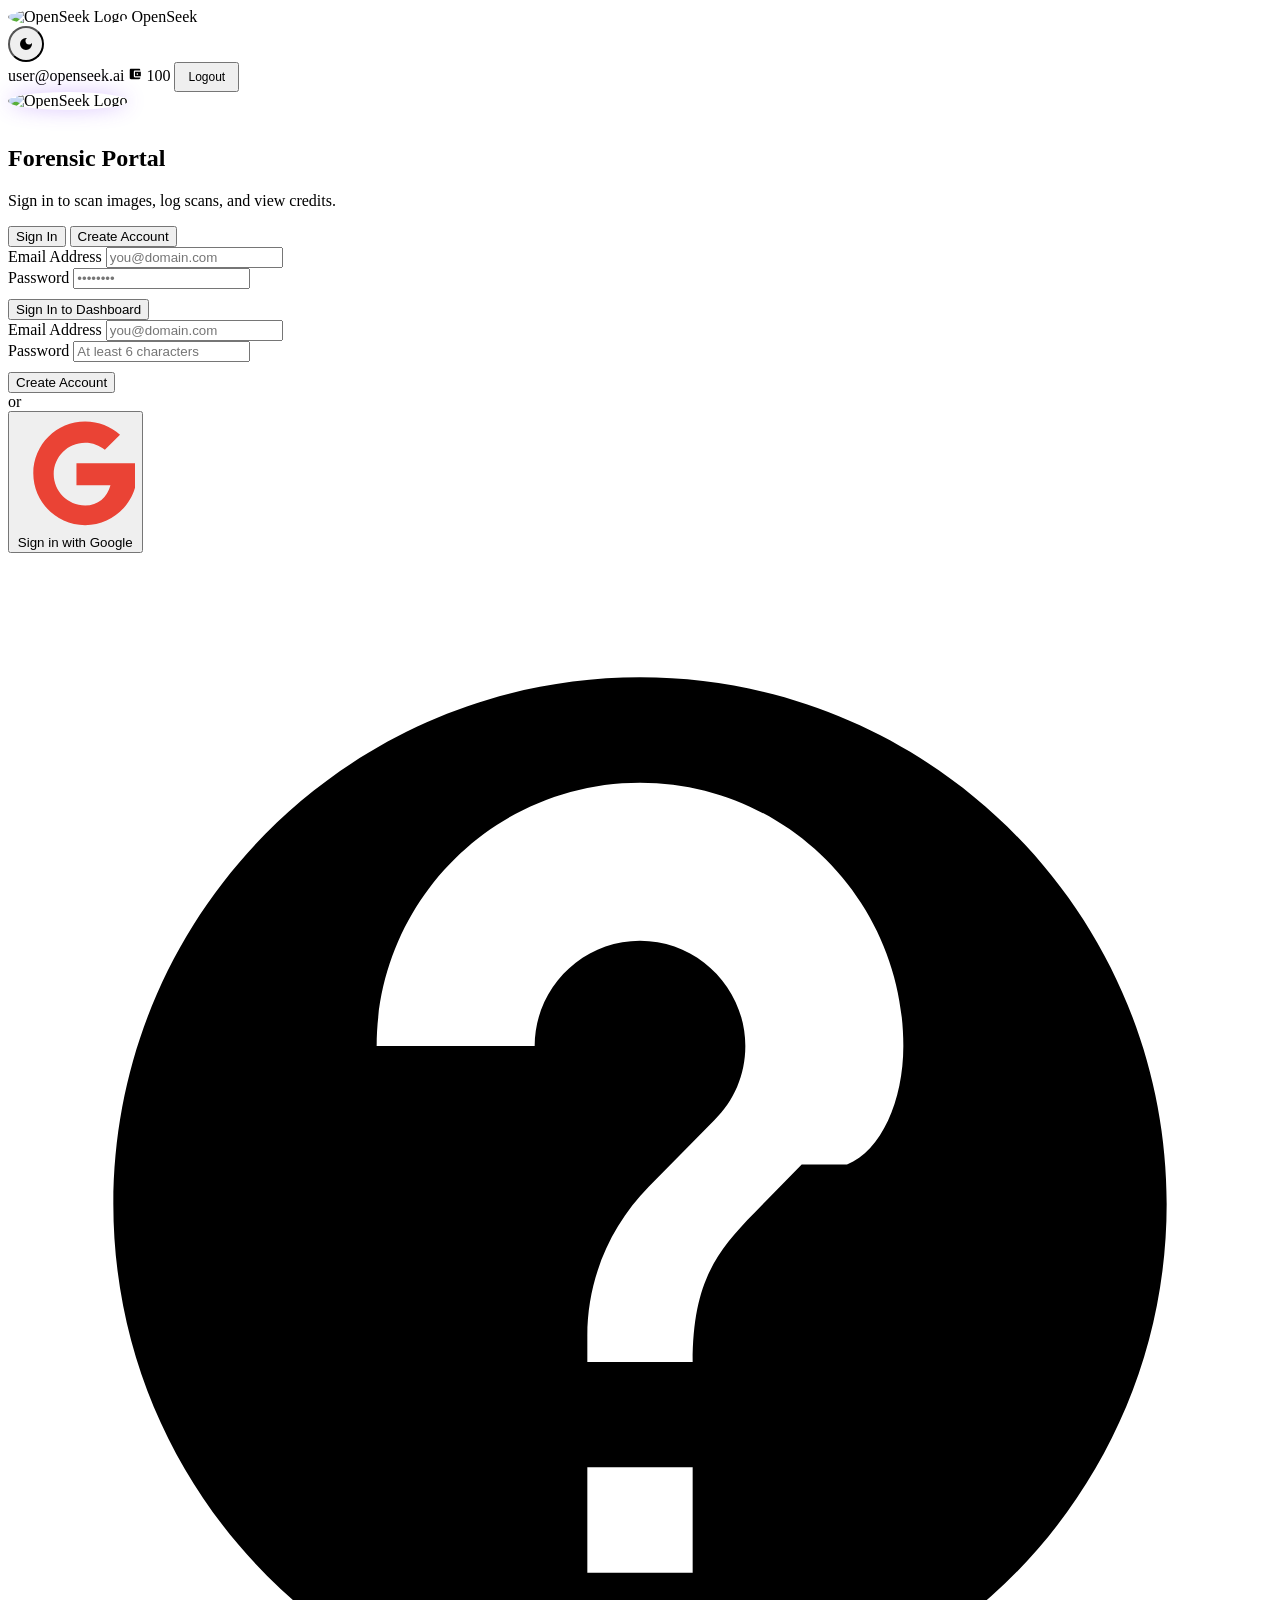
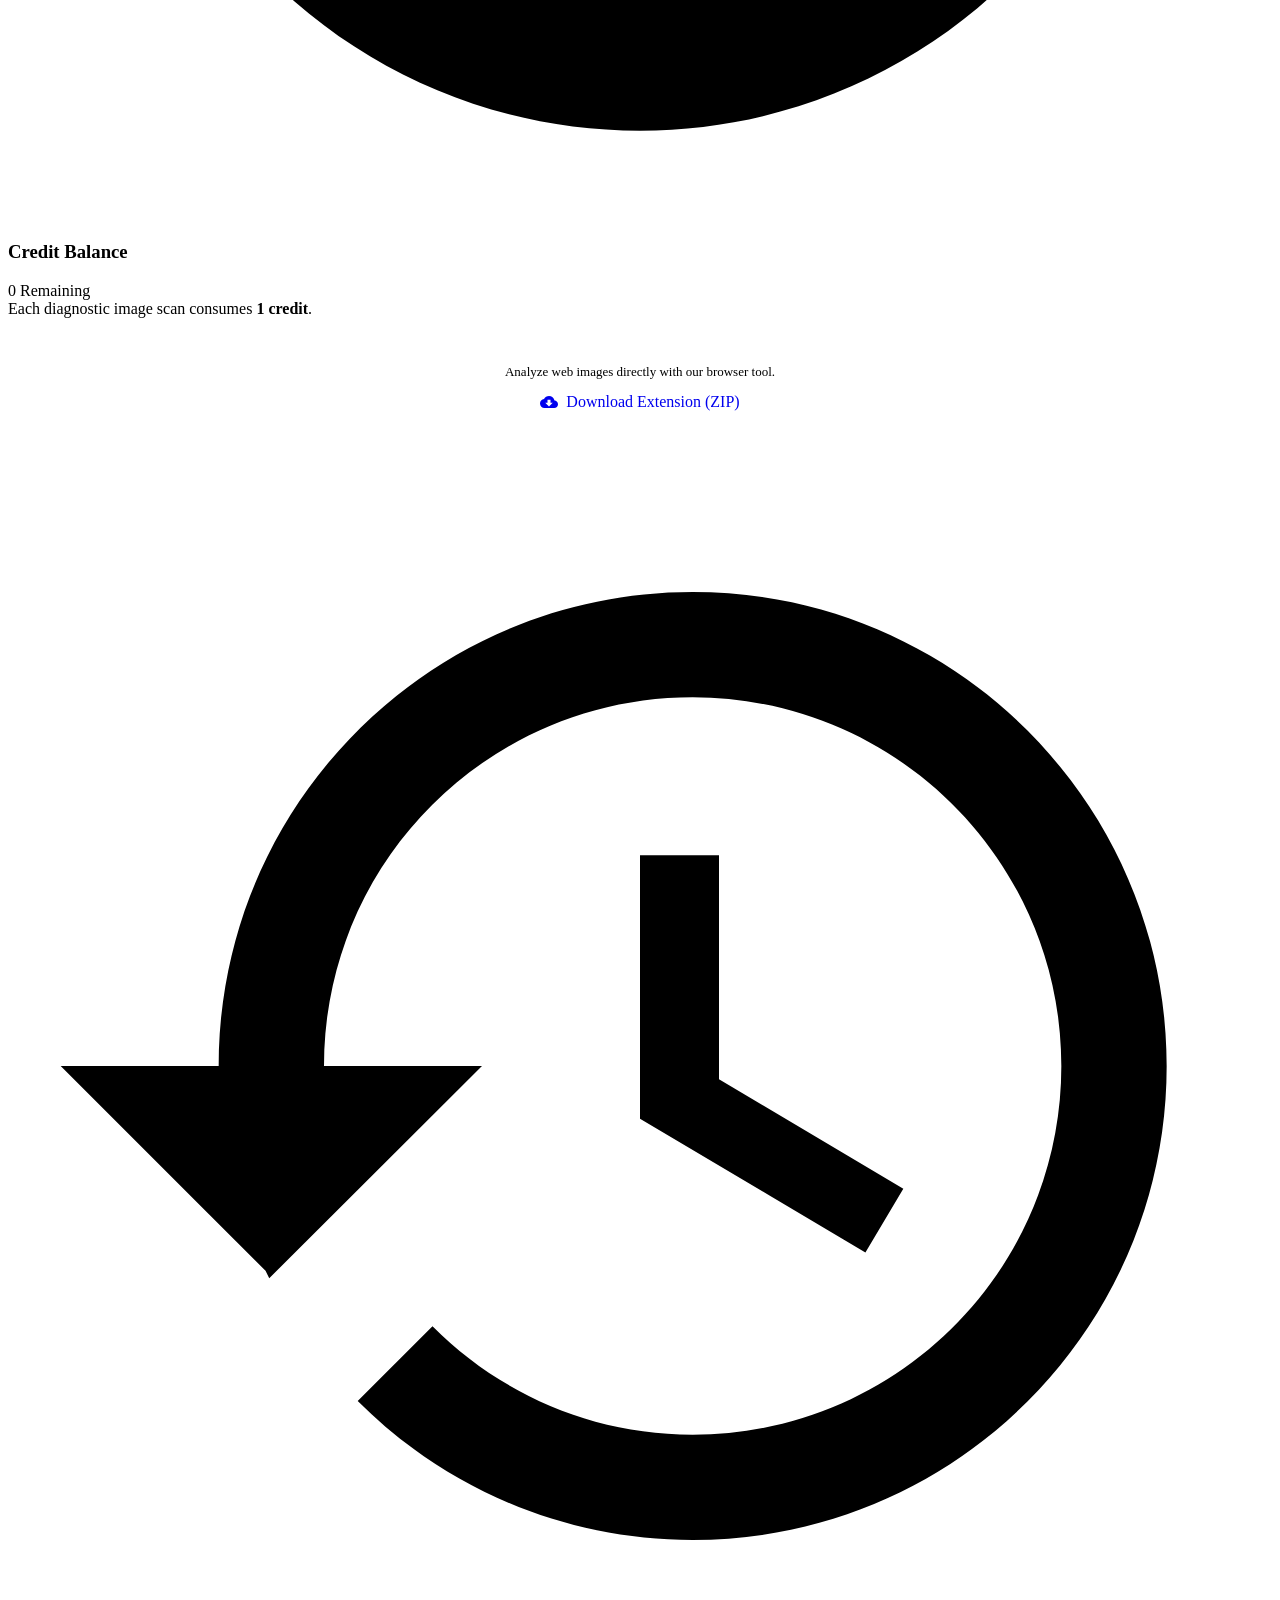
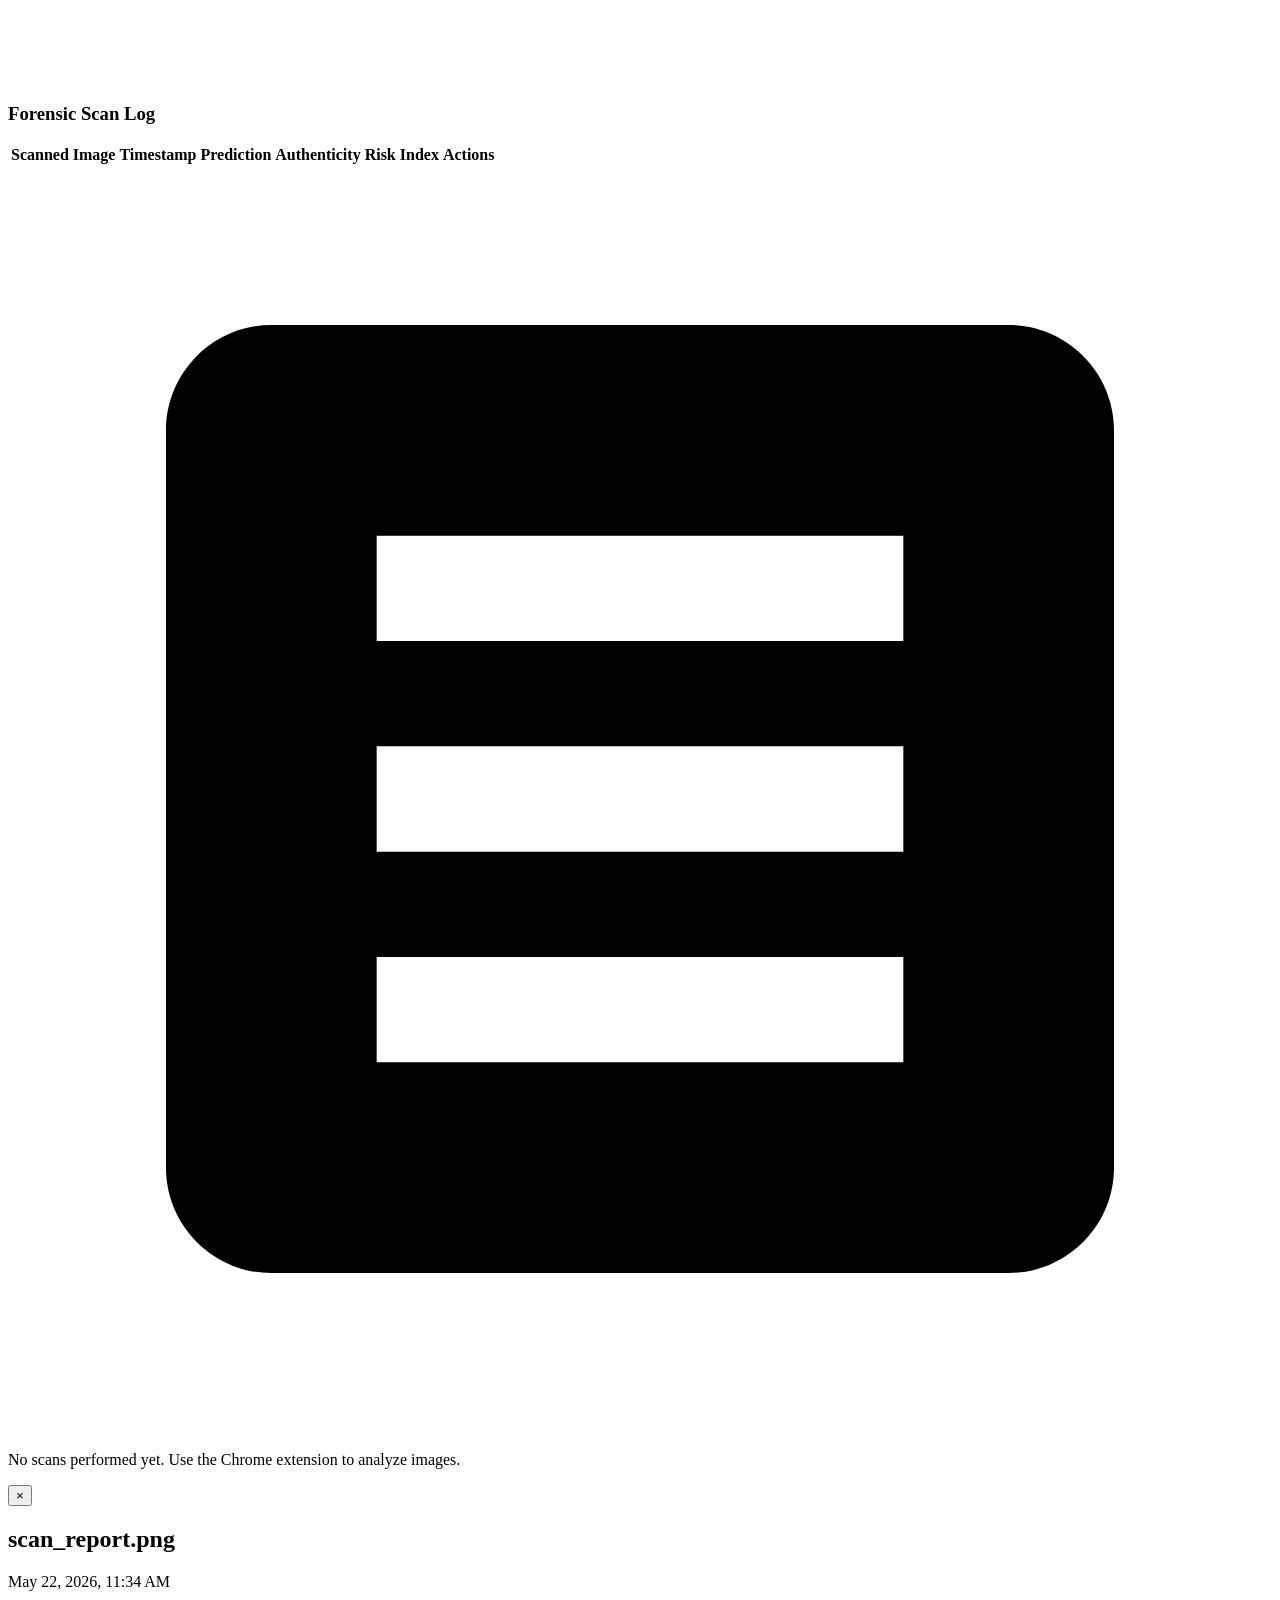
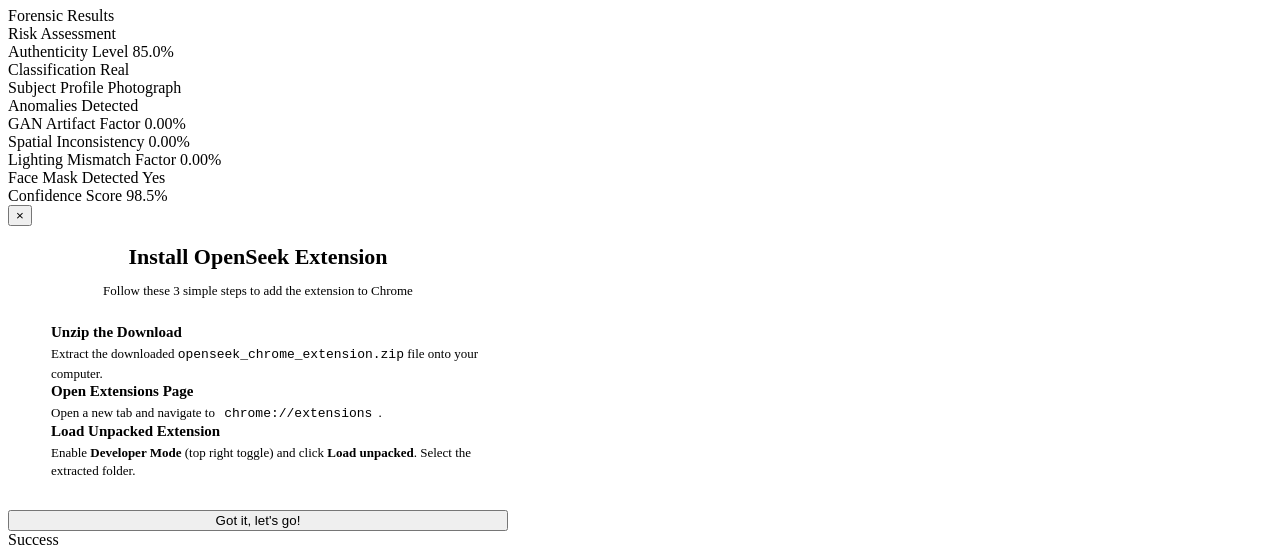
==== backend/static/index.html @ 3a4f6b3b "UI: Add interactive installation guide wizard modal for Chrome Extension download" ====
<!DOCTYPE html>
<html lang="en">
<head>
    <meta charset="UTF-8">
    <meta name="viewport" content="width=device-width, initial-scale=1.0">
    <title>OpenSeek — Deepfake Forensic Dashboard</title>
    <link rel="icon" type="image/png" href="/static/logo.png">
    <link rel="stylesheet" href="/static/style.css?v=6">
</head>
<body>

    <!-- Header Navigation -->
    <header>
        <div class="logo">
            <img src="/static/logo.png" alt="OpenSeek Logo" style="width: 32px; height: 32px; border-radius: 50%; object-fit: cover;">
            <span>OpenSeek</span>
        </div>
        <div class="nav-actions">
            <!-- Theme Toggle Button -->
            <button class="btn btn-secondary theme-toggle-btn" id="theme-toggle" onclick="app.toggleTheme()" style="padding: 8px; border-radius: 50%; width: 36px; height: 36px; display: flex; align-items: center; justify-content: center;" title="Toggle Light/Dark Theme">
                <svg id="theme-toggle-icon" viewBox="0 0 24 24" style="width: 20px; height: 20px; fill: currentColor;">
                    <path d="M12 3a9 9 0 1 0 9 9c0-.46-.04-.92-.1-1.36a5.389 5.389 0 0 1-4.4 2.26 5.403 5.403 0 0 1-3.14-9.8c-.44-.06-.9-.1-1.36-.1z"/>
                </svg>
            </button>
            <div id="header-user-info" class="user-badge hidden">
                <span class="user-email" id="header-email">user@openseek.ai</span>
                <span class="credits-pill">
                    <svg style="width: 14px; height: 14px; fill: currentColor;" viewBox="0 0 24 24">
                        <path d="M21 18v1c0 1.1-.9 2-2 2H5c-1.11 0-2-.9-2-2V5c0-1.1.89-2 2-2h14c1.1 0 2 .9 2 2v1h-9c-1.11 0-2 .9-2 2v8c0 1.1.89 2 2 2h9zm-9-2h10V8H12v8zm4-2.5c-.83 0-1.5-.67-1.5-1.5s.67-1.5 1.5-1.5 1.5.67 1.5 1.5-.67 1.5-1.5 1.5z"/>
                    </svg>
                    <span id="header-credits">100</span>
                </span>
                <button class="btn btn-danger" style="padding: 6px 12px; font-size: 12px;" onclick="app.logout()">Logout</button>
            </div>
        </div>
    </header>

    <!-- Main Content Area -->
    <main class="dashboard-main">

        <!-- 1. Authentication View -->
        <section id="auth-section" class="auth-container glass-panel">
            <div class="auth-intro">
                <img src="/static/logo.png" alt="OpenSeek Logo" style="width: 64px; height: 64px; border-radius: 50%; margin-bottom: 15px; box-shadow: 0 0 20px rgba(138, 70, 255, 0.3); object-fit: cover;">
                <h2>Forensic Portal</h2>
                <p>Sign in to scan images, log scans, and view credits.</p>
            </div>
            
            <div class="auth-tabs">
                <button class="auth-tab active" onclick="app.switchAuthTab('login')">Sign In</button>
                <button class="auth-tab" onclick="app.switchAuthTab('register')">Create Account</button>
            </div>

            <!-- Login Form -->
            <form id="login-form" class="auth-form active" onsubmit="app.handleLogin(event)">
                <div class="input-group">
                    <label for="login-email">Email Address</label>
                    <input type="email" id="login-email" required placeholder="you@domain.com">
                </div>
                <div class="input-group">
                    <label for="login-password">Password</label>
                    <input type="password" id="login-password" required placeholder="••••••••">
                </div>
                <button type="submit" class="btn btn-primary" style="margin-top: 10px;">Sign In to Dashboard</button>
            </form>

            <!-- Register Form -->
            <form id="register-form" class="auth-form" onsubmit="app.handleRegister(event)">
                <div class="input-group">
                    <label for="reg-email">Email Address</label>
                    <input type="email" id="reg-email" required placeholder="you@domain.com">
                </div>
                <div class="input-group">
                    <label for="reg-password">Password</label>
                    <input type="password" id="reg-password" required minlength="6" placeholder="At least 6 characters">
                </div>
                <button type="submit" class="btn btn-primary" style="margin-top: 10px;">Create Account</button>
            </form>

            <!-- Divider -->
            <div class="auth-divider">
                <span>or</span>
            </div>

            <!-- Google Login Button -->
            <button class="btn btn-google" id="google-signin-btn" onclick="app.handleGoogleLogin()">
                <svg viewBox="0 0 24 24">
                    <path fill="#EA4335" d="M12.24 10.285V14.4h6.887c-.648 2.41-2.519 4.114-5.136 4.114-3.51 0-6.358-2.848-6.358-6.358S10.48 5.798 13.99 5.798c1.53 0 2.91.54 4 1.45l3.07-3.07C19.18 2.5 16.78 1.5 14 1.5 8.2 1.5 3.5 6.2 3.5 12s4.7 10.5 10.5 10.5c5.8 0 10.5-4.7 10.5-10.5 0-.7-.07-1.37-.2-2.015H12.24z"/>
                </svg>
                Sign in with Google
            </button>
        </section>

        <!-- 2. Dashboard Panel View -->
        <section id="dashboard-section" class="dashboard-grid hidden">
            
            <!-- Left Side: User Profile & Credits -->
            <div class="profile-card glass-panel">
                <h3 class="card-title">
                    <svg viewBox="0 0 24 24">
                        <path d="M12 2C6.48 2 2 6.48 2 12s4.48 10 10 10 10-4.48 10-10S17.52 2 12 2zm1 17h-2v-2h2v2zm2.07-7.75l-.9.92C13.45 12.9 13 13.5 13 15h-2v-.5c0-1.1.45-2.1 1.17-2.83l1.24-1.26c.37-.36.59-.86.59-1.41 0-1.1-.9-2-2-2s-2 .9-2 2H7c0-2.76 2.24-5 5-5s5 2.24 5 5c0 1.04-.42 1.99-1.07 2.25z"/>
                    </svg>
                    Credit Balance
                </h3>

                <div class="credits-circle-container">
                    <div id="credits-radial-progress" class="credits-progress">
                        <span id="dashboard-credits" class="credits-value">0</span>
                        <span class="credits-max">Remaining</span>
                    </div>
                </div>

                <div class="credits-info">
                    Each diagnostic image scan consumes <strong>1 credit</strong>.
                </div>

                <!-- Chrome Extension Download Section -->
                <div class="extension-download-card" style="margin-top: 25px; padding-top: 20px; border-top: 1px solid var(--border-color); text-align: center;">
                    <div style="font-size: 13px; color: var(--text-muted); margin-bottom: 12px; line-height: 1.4;">
                        Analyze web images directly with our browser tool.
                    </div>
                    <a id="download-extension-btn" href="/download-extension" class="btn btn-primary" style="display: inline-flex; align-items: center; justify-content: center; gap: 8px; width: 100%; text-decoration: none;">
                        <svg viewBox="0 0 24 24" style="width: 18px; height: 18px; fill: currentColor;">
                            <path d="M19.35 10.04C18.67 6.59 15.64 4 12 4 9.11 4 6.6 5.64 5.35 8.04 2.34 8.36 0 10.91 0 14c0 3.31 2.69 6 6 6h13c2.76 0 5-2.24 5-5 0-2.64-2.05-4.78-4.65-4.96zM17 13l-5 5-5-5h3V9h4v4h3z"/>
                        </svg>
                        Download Extension (ZIP)
                    </a>
                </div>
            </div>

            <!-- Right Side: Diagnostic Scans History Table (Universal Width) -->
            <div id="history-section" class="glass-panel history-section hidden" style="margin-top: 0;">
                <div class="history-header">
                    <h3 class="card-title">
                        <svg viewBox="0 0 24 24">
                            <path d="M13 3c-4.97 0-9 4.03-9 9H1l3.89 3.89.07.14L9 12H6c0-3.87 3.13-7 7-7s7 3.13 7 7-3.13 7-7 7c-1.93 0-3.68-.79-4.94-2.06l-1.42 1.42C8.27 19.99 10.51 21 13 21c4.97 0 9-4.03 9-9s-4.03-9-9-9zm-1 5v5l4.28 2.54.72-1.21-3.5-2.08V8H12z"/>
                        </svg>
                        Forensic Scan Log
                    </h3>
                </div>
                
                <div class="table-wrapper">
                    <table class="history-table">
                        <thead>
                            <tr>
                                <th>Scanned Image</th>
                                <th>Timestamp</th>
                                <th>Prediction</th>
                                <th>Authenticity</th>
                                <th>Risk Index</th>
                                <th>Actions</th>
                            </tr>
                        </thead>
                        <tbody id="history-table-body">
                            <!-- History injected here -->
                        </tbody>
                    </table>
                </div>

                <!-- Empty State -->
                <div id="history-empty" class="empty-state">
                    <svg viewBox="0 0 24 24">
                        <path d="M19 3H5c-1.1 0-2 .9-2 2v14c0 1.1.9 2 2 2h14c1.1 0 2-.9 2-2V5c0-1.1-.9-2-2-2zm-2 10H7v-2h10v2zm0-4H7V7h10v2zm0 8H7v-2h10v2z"/>
                    </svg>
                    <p>No scans performed yet. Use the Chrome extension to analyze images.</p>
                </div>
            </div>
        </section>

    </main>

    <!-- Modal Popup for detailed inspection -->
    <div class="modal-overlay" id="detail-modal" onclick="app.closeModal(event)">
        <div class="modal-box glass-panel" onclick="event.stopPropagation()">
            <button class="modal-close" onclick="app.closeModal(event)">&times;</button>
            <div class="modal-header">
                <h2 id="modal-filename">scan_report.png</h2>
                <p id="modal-timestamp">May 22, 2026, 11:34 AM</p>
            </div>
            
            <div class="modal-content-grid">
                
                <div class="modal-section-title">Forensic Results</div>
                <div class="result-row">
                    <span class="result-row-label">Risk Assessment</span>
                    <span id="modal-risk-badge"></span>
                </div>
                <div class="result-row">
                    <span class="result-row-label">Authenticity Level</span>
                    <span class="result-row-value" id="modal-authenticity">85.0%</span>
                </div>
                <div class="result-row">
                    <span class="result-row-label">Classification</span>
                    <span class="result-row-value" id="modal-class">Real</span>
                </div>
                <div class="result-row">
                    <span class="result-row-label">Subject Profile</span>
                    <span class="result-row-value" id="modal-content-type">Photograph</span>
                </div>
                
                <div class="modal-section-title">Anomalies Detected</div>
                <div class="result-row">
                    <span class="result-row-label">GAN Artifact Factor</span>
                    <span class="result-row-value" id="modal-gan-factor">0.00%</span>
                </div>
                <div class="result-row">
                    <span class="result-row-label">Spatial Inconsistency</span>
                    <span class="result-row-value" id="modal-spatial-factor">0.00%</span>
                </div>
                <div class="result-row">
                    <span class="result-row-label">Lighting Mismatch Factor</span>
                    <span class="result-row-value" id="modal-lighting-factor">0.00%</span>
                </div>
                <div class="result-row">
                    <span class="result-row-label">Face Mask Detected</span>
                    <span class="result-row-value" id="modal-face-detected">Yes</span>
                </div>
                <div class="result-row">
                    <span class="result-row-label">Confidence Score</span>
                    <span class="result-row-value" id="modal-confidence">98.5%</span>
                </div>
            </div>
        </div>
    <div class="modal-overlay" id="extension-modal" onclick="app.closeExtensionModal(event)">
        <div class="modal-box glass-panel" onclick="event.stopPropagation()" style="max-width: 500px;">
            <button class="modal-close" onclick="app.closeExtensionModal(event)">&times;</button>
            <div class="modal-header" style="text-align: center; margin-bottom: 25px;">
                <h2 style="font-size: 22px; font-weight: 700; margin-bottom: 5px;">Install OpenSeek Extension</h2>
                <p style="font-size: 13px; color: var(--text-muted);">Follow these 3 simple steps to add the extension to Chrome</p>
            </div>
            
            <div class="modal-content-grid" style="gap: 20px;">
                <div style="display: flex; gap: 15px; align-items: flex-start;">
                    <div style="background: var(--accent-primary); color: white; border-radius: 50%; width: 28px; height: 28px; display: flex; align-items: center; justify-content: center; font-weight: 700; flex-shrink: 0; font-size: 14px;">1</div>
                    <div>
                        <strong style="display: block; margin-bottom: 4px; font-size: 15px; font-weight: 600;">Unzip the Download</strong>
                        <span style="font-size: 13px; color: var(--text-muted); line-height: 1.4; display: block;">Extract the downloaded <code>openseek_chrome_extension.zip</code> file onto your computer.</span>
                    </div>
                </div>

                <div style="display: flex; gap: 15px; align-items: flex-start;">
                    <div style="background: var(--accent-primary); color: white; border-radius: 50%; width: 28px; height: 28px; display: flex; align-items: center; justify-content: center; font-weight: 700; flex-shrink: 0; font-size: 14px;">2</div>
                    <div>
                        <strong style="display: block; margin-bottom: 4px; font-size: 15px; font-weight: 600;">Open Extensions Page</strong>
                        <span style="font-size: 13px; color: var(--text-muted); line-height: 1.4; display: block;">Open a new tab and navigate to <code style="user-select: all; cursor: pointer; color: var(--accent-secondary); background: rgba(255,255,255,0.05); padding: 2px 6px; border-radius: 4px;" onclick="navigator.clipboard.writeText('chrome://extensions'); app.showToast('Copied chrome://extensions to clipboard!');">chrome://extensions</code>.</span>
                    </div>
                </div>

                <div style="display: flex; gap: 15px; align-items: flex-start;">
                    <div style="background: var(--accent-primary); color: white; border-radius: 50%; width: 28px; height: 28px; display: flex; align-items: center; justify-content: center; font-weight: 700; flex-shrink: 0; font-size: 14px;">3</div>
                    <div>
                        <strong style="display: block; margin-bottom: 4px; font-size: 15px; font-weight: 600;">Load Unpacked Extension</strong>
                        <span style="font-size: 13px; color: var(--text-muted); line-height: 1.4; display: block;">Enable <strong>Developer Mode</strong> (top right toggle) and click <strong>Load unpacked</strong>. Select the extracted folder.</span>
                    </div>
                </div>
            </div>

            <div style="margin-top: 30px; display: flex; justify-content: center; width: 100%;">
                <button class="btn btn-primary" onclick="app.closeExtensionModal(event)" style="width: 100%;">Got it, let's go!</button>
            </div>
        </div>
    </div>


    <!-- Notification Toast -->
    <div class="toast" id="toast-banner">
        <span id="toast-msg">Success</span>
    </div>

    <!-- Firebase App and Auth SDKs (Compat version) -->
    <script src="https://www.gstatic.com/firebasejs/10.8.0/firebase-app-compat.js"></script>
    <script src="https://www.gstatic.com/firebasejs/10.8.0/firebase-auth-compat.js"></script>

    <script src="/static/app.js?v=6"></script>
</body>
</html>
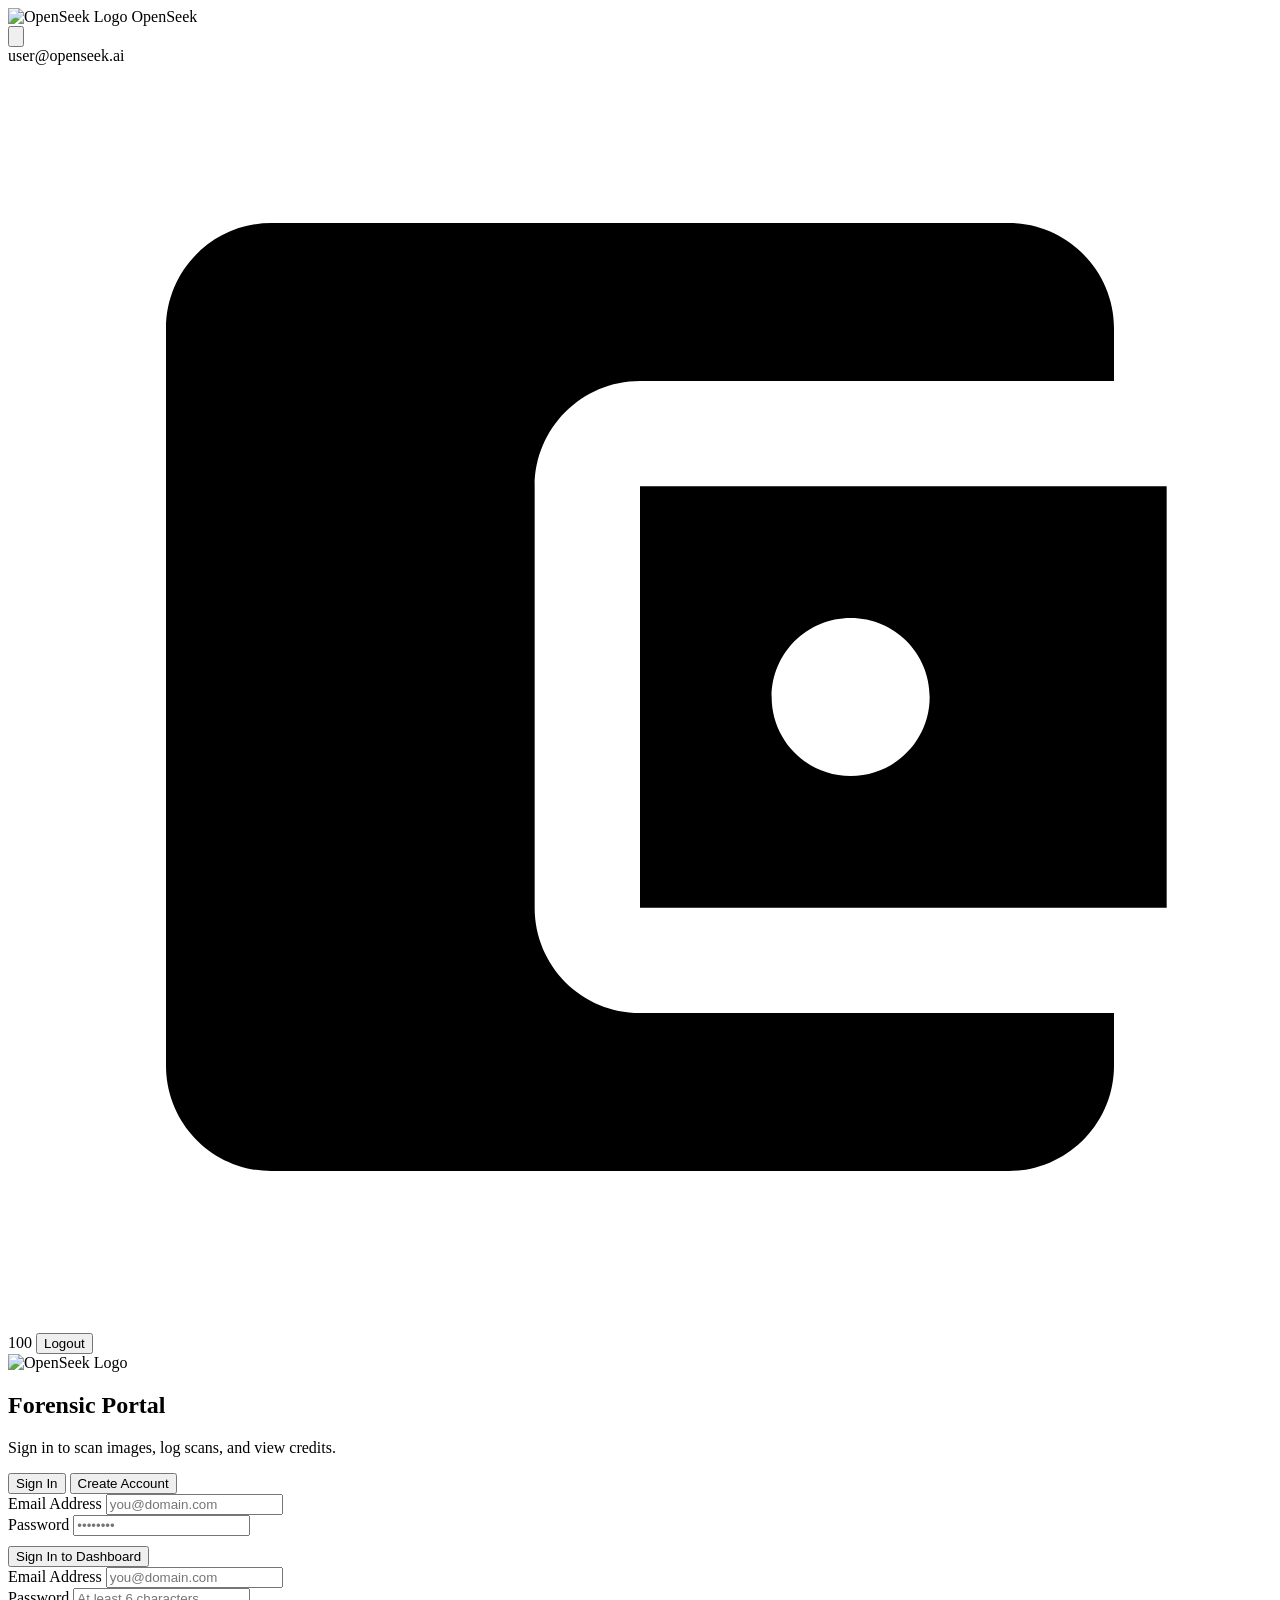
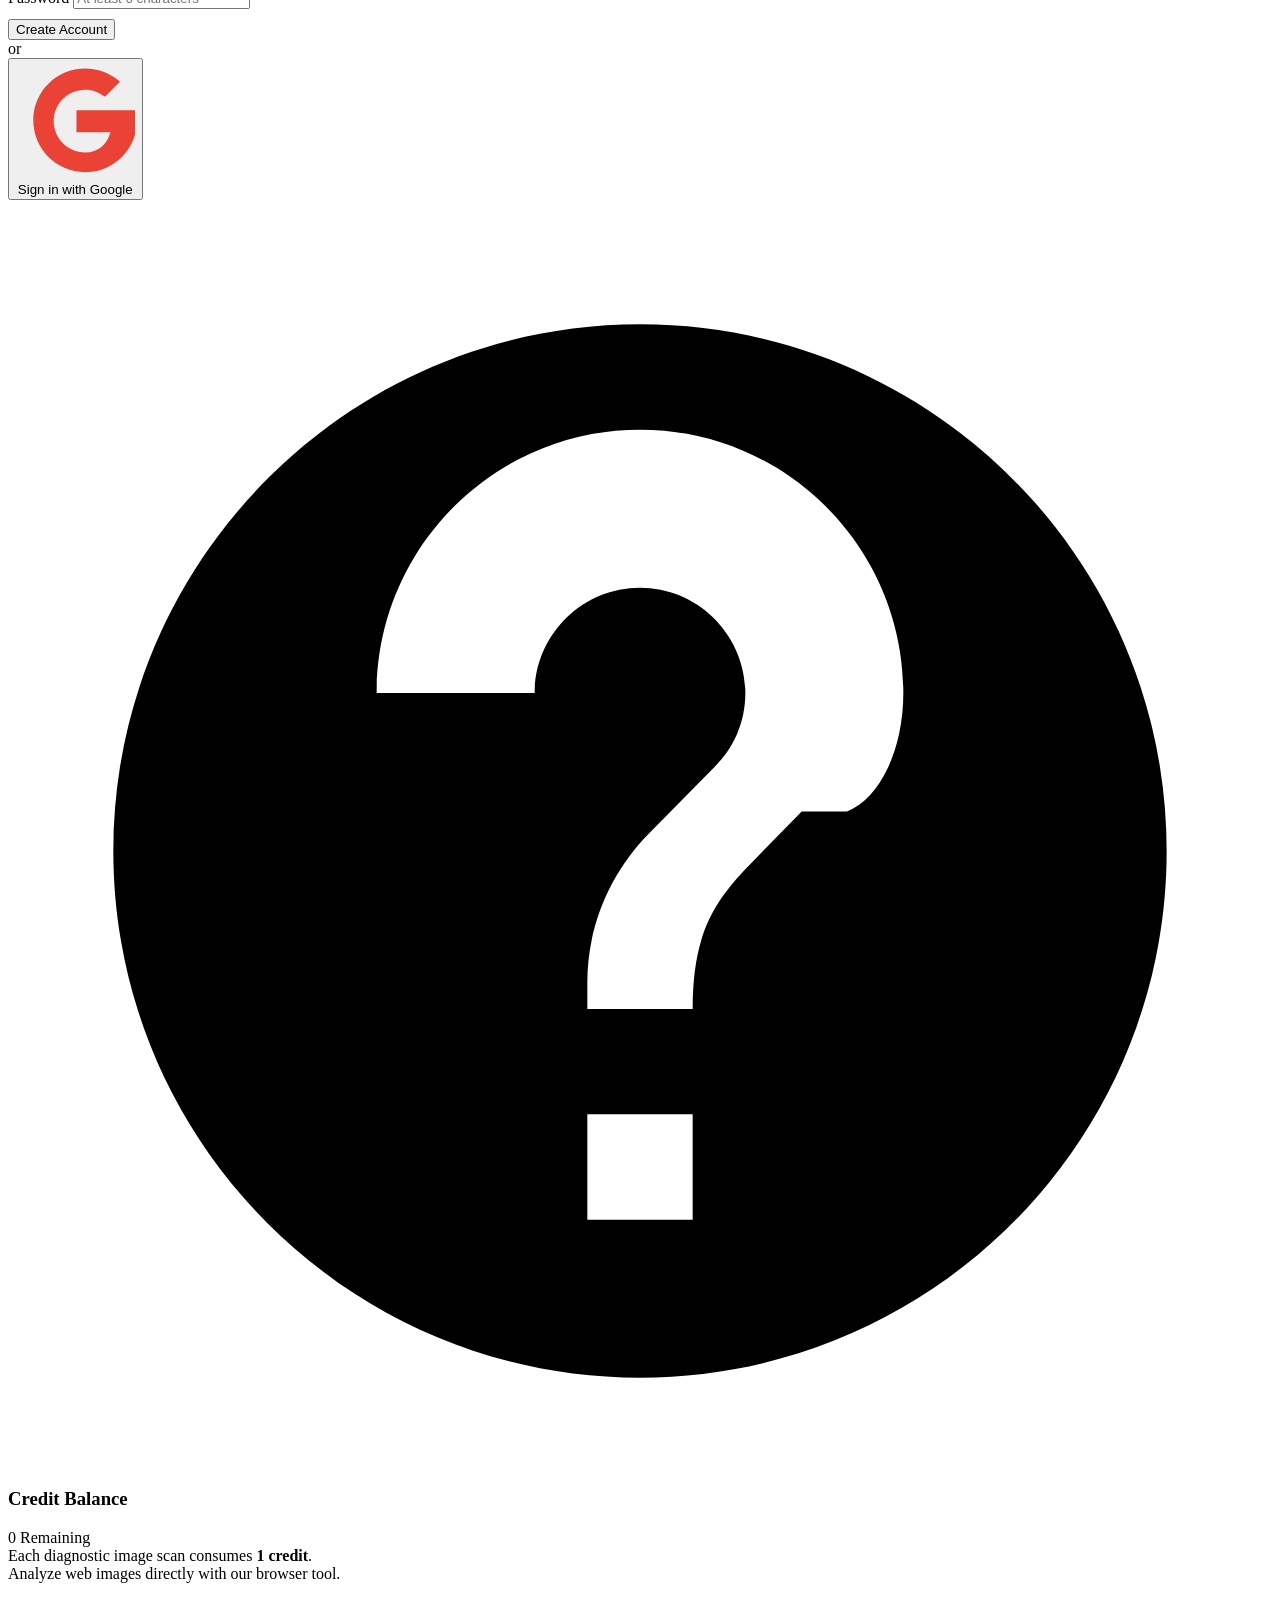
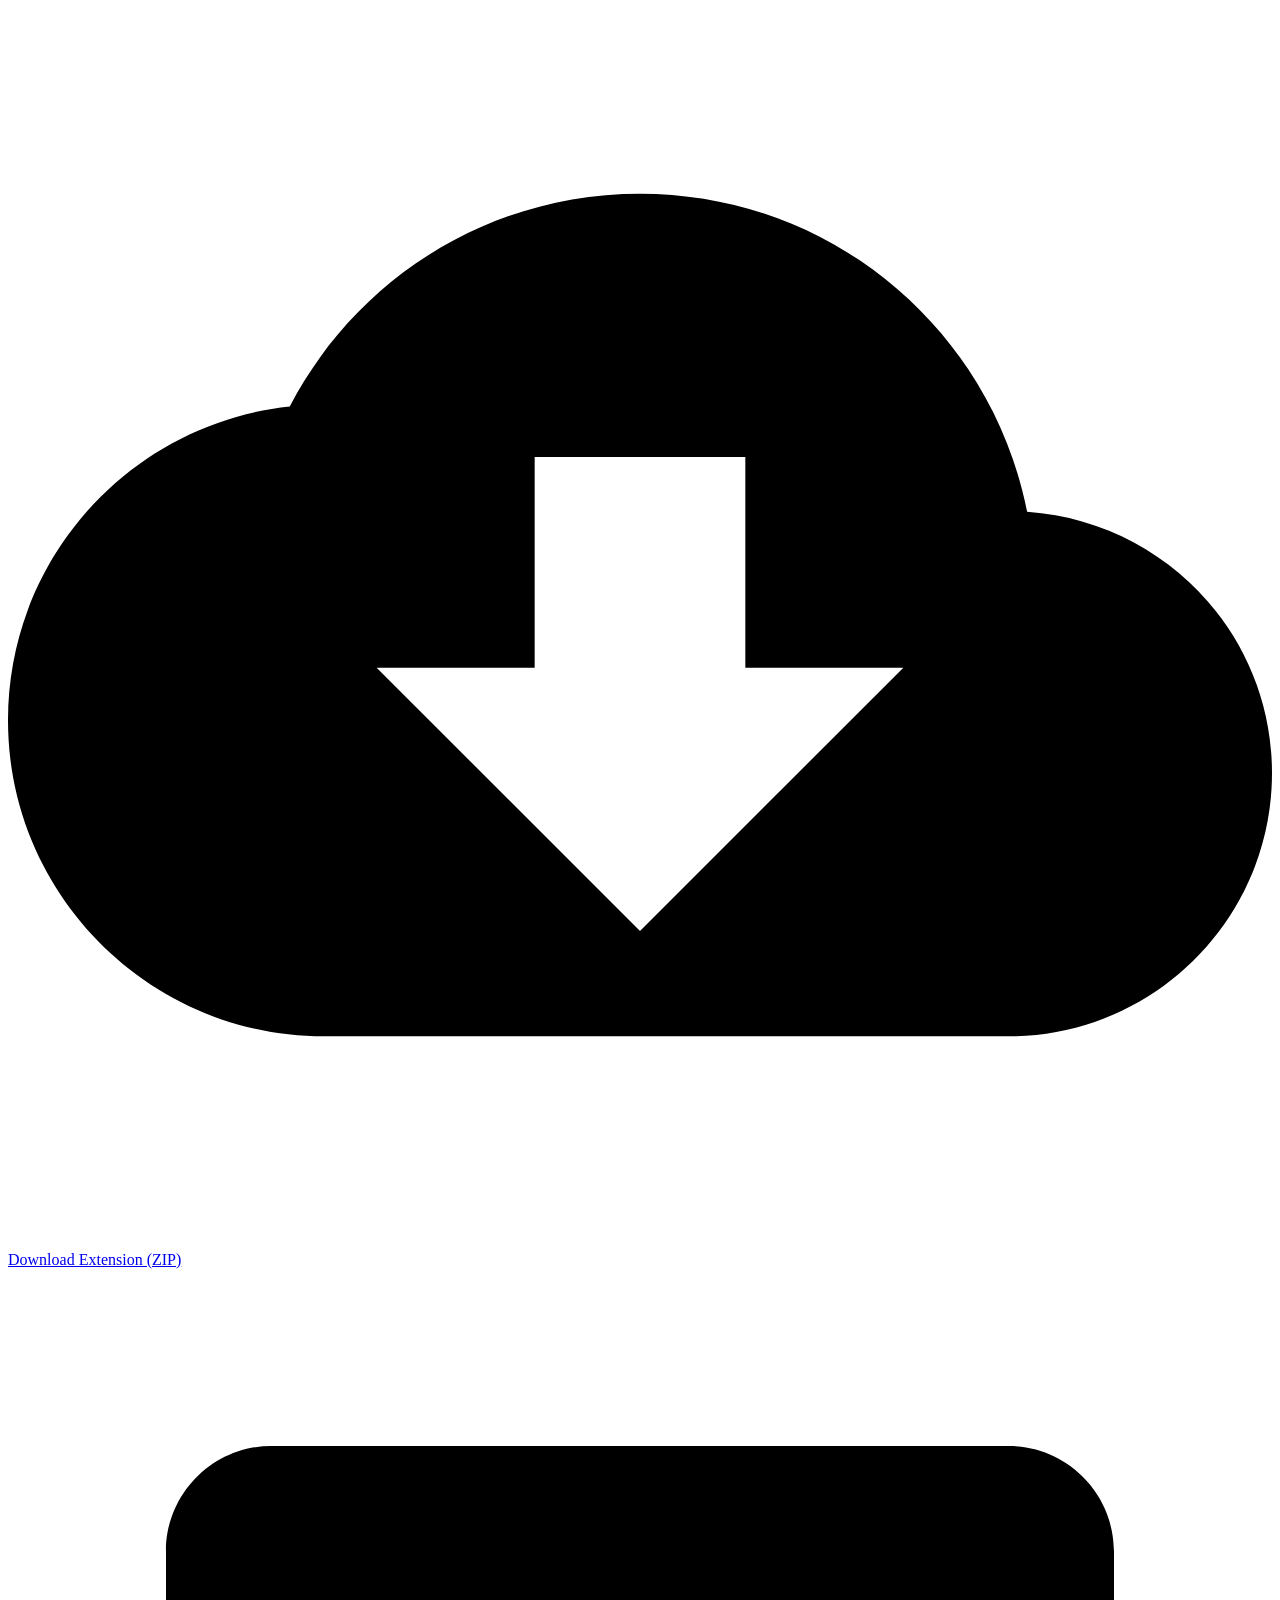
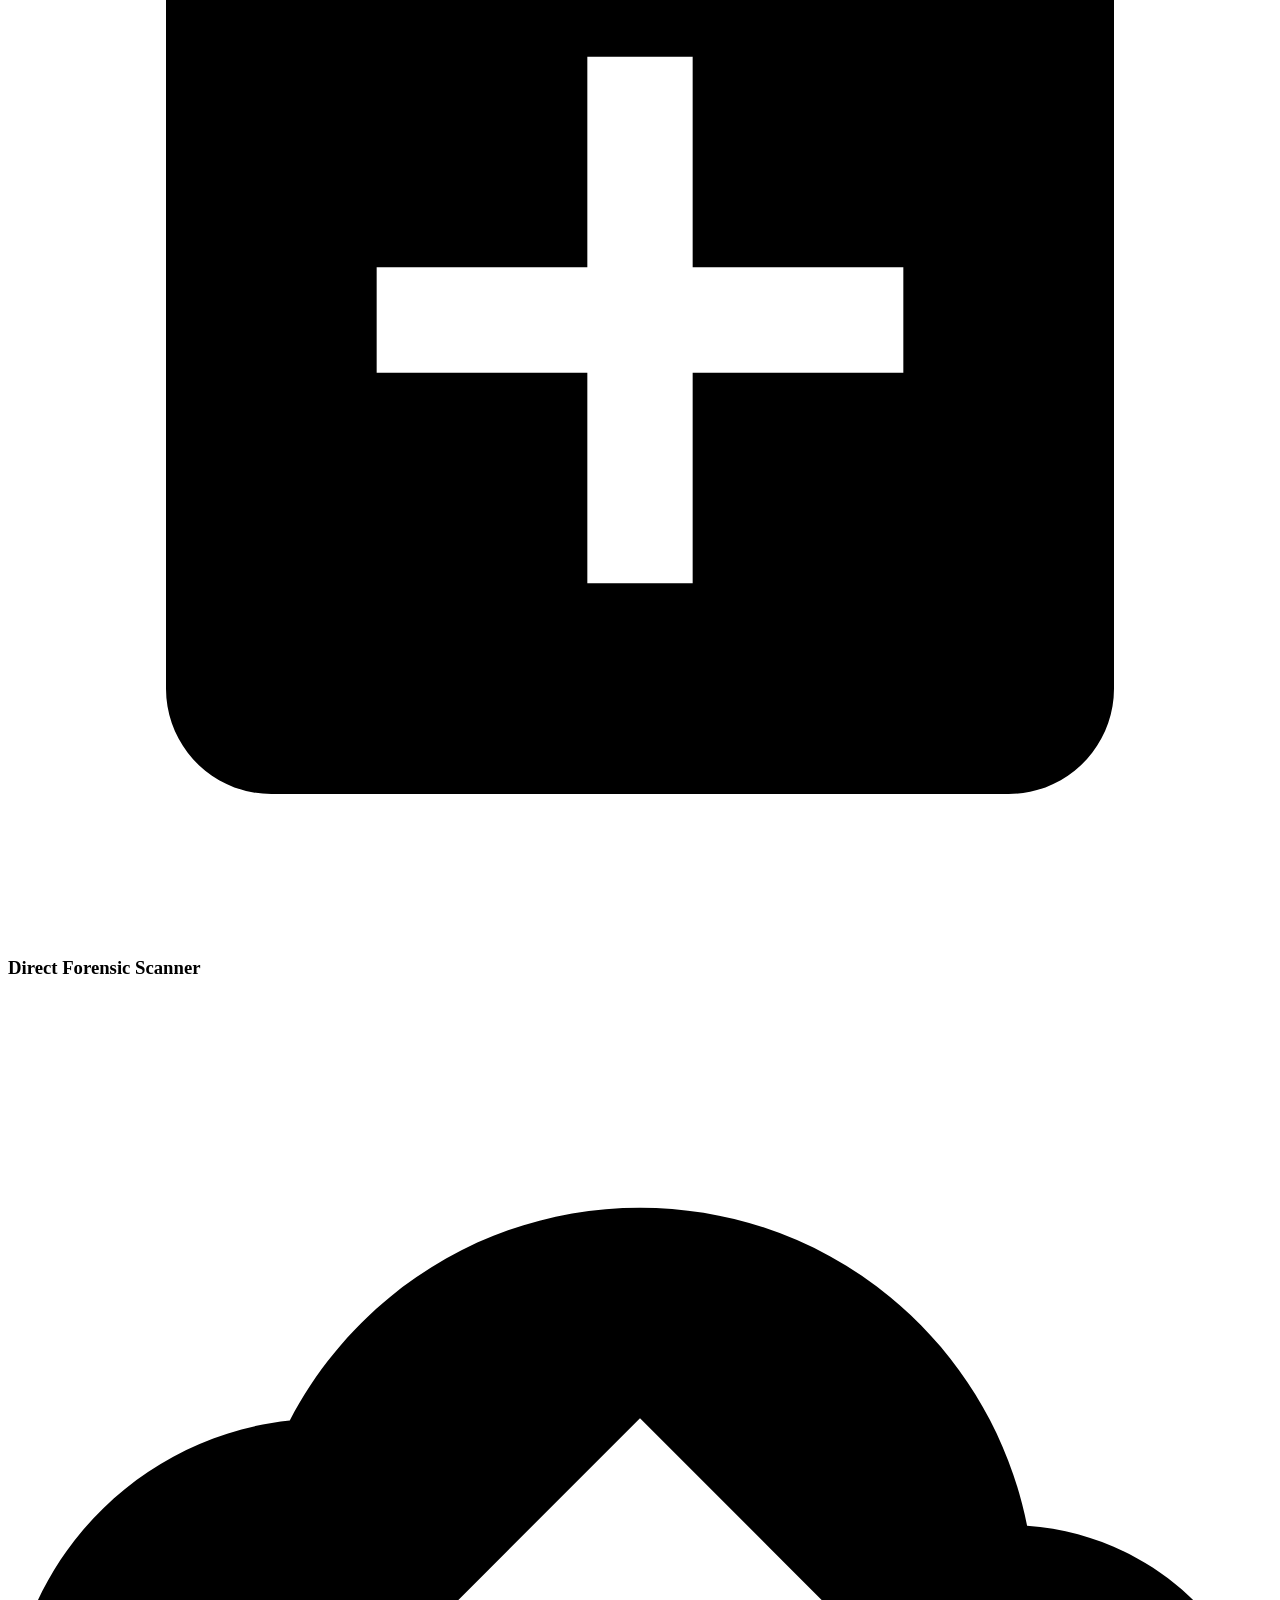
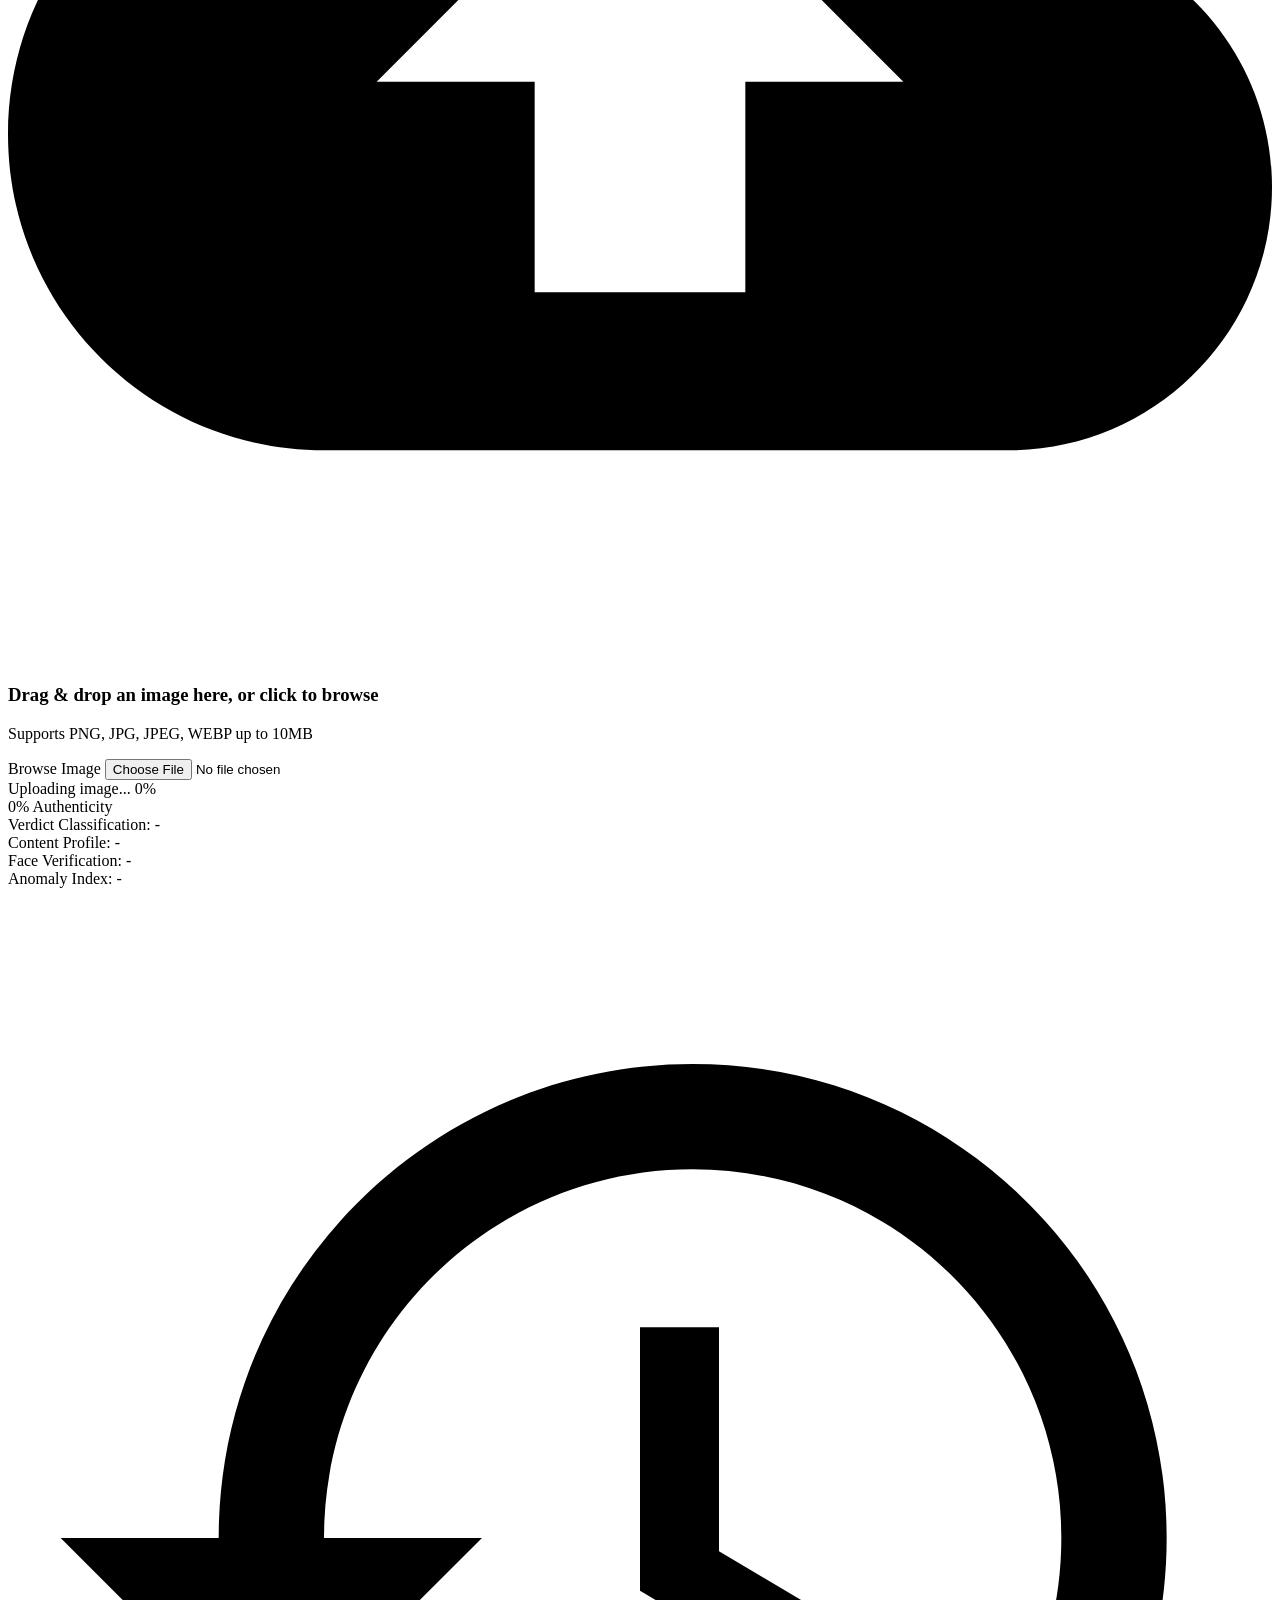
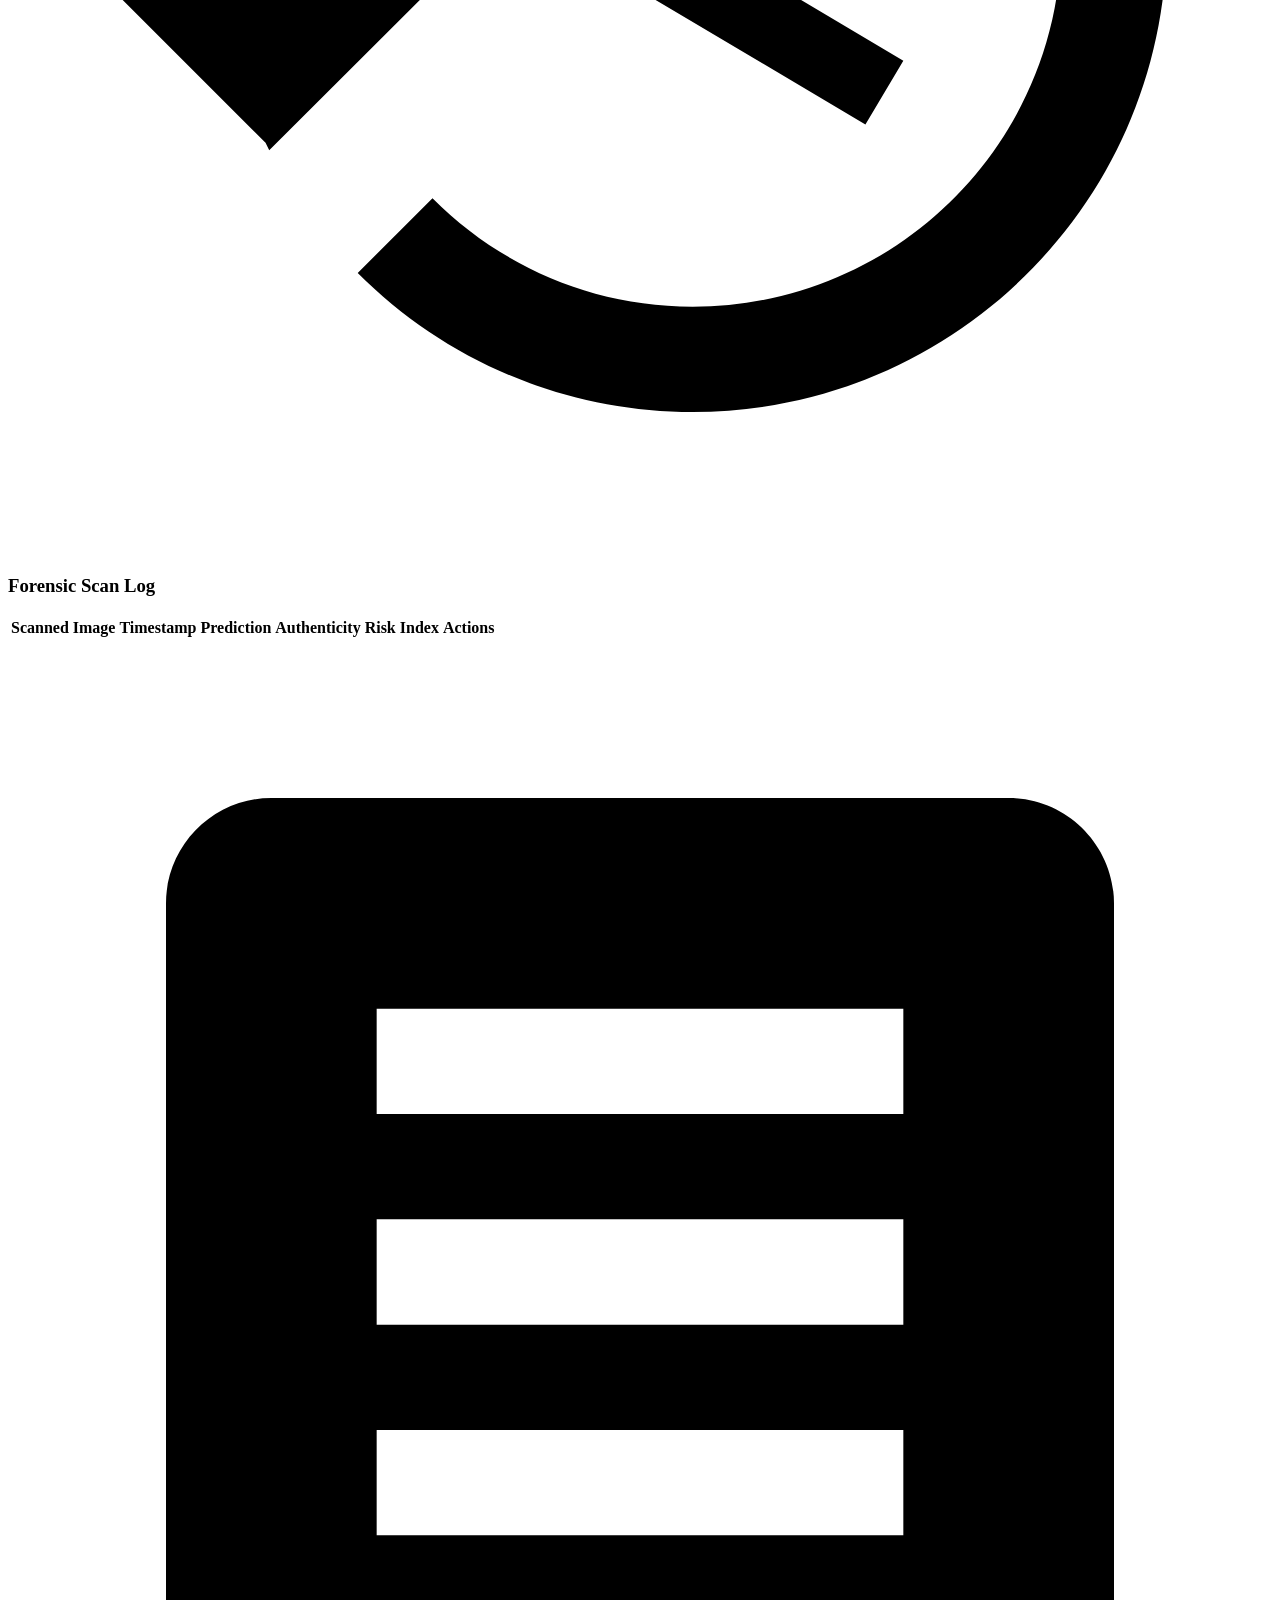
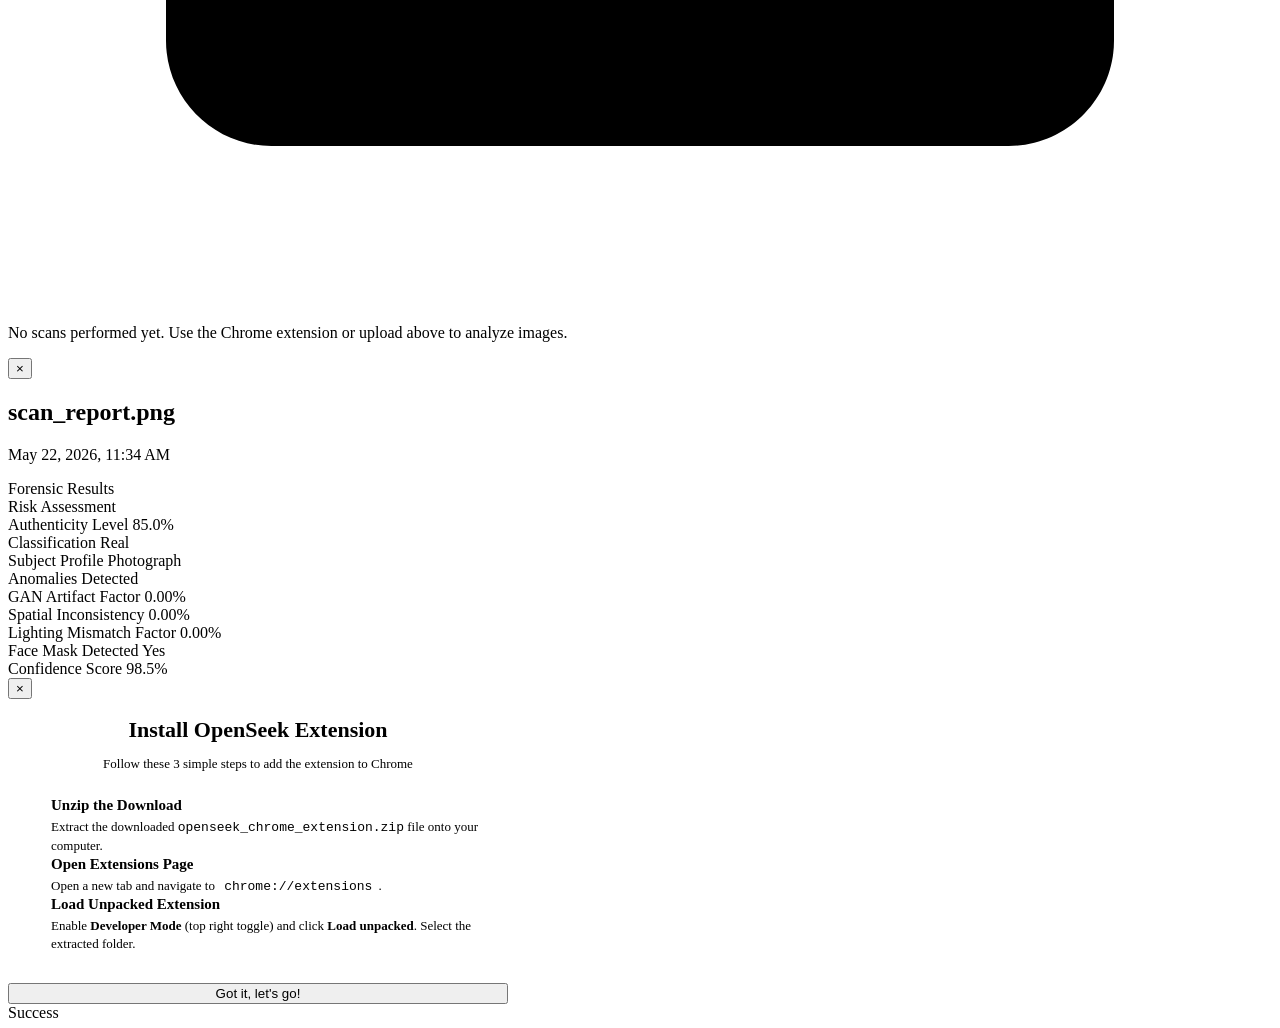
==== commit 97fb3d8a: "Redesign web dashboard and integrate Forensic Scanner UI, default to dark theme" ====
--- a/backend/static/index.html
+++ b/backend/static/index.html
@@ -5,32 +5,32 @@
     <meta name="viewport" content="width=device-width, initial-scale=1.0">
     <title>OpenSeek — Deepfake Forensic Dashboard</title>
     <link rel="icon" type="image/png" href="/static/logo.png">
-    <link rel="stylesheet" href="/static/style.css?v=6">
+    <link rel="stylesheet" href="/static/style.css?v=7">
 </head>
 <body>
 
     <!-- Header Navigation -->
     <header>
         <div class="logo">
-            <img src="/static/logo.png" alt="OpenSeek Logo" style="width: 32px; height: 32px; border-radius: 50%; object-fit: cover;">
+            <img src="/static/logo.png" alt="OpenSeek Logo" class="logo-img">
             <span>OpenSeek</span>
         </div>
         <div class="nav-actions">
             <!-- Theme Toggle Button -->
-            <button class="btn btn-secondary theme-toggle-btn" id="theme-toggle" onclick="app.toggleTheme()" style="padding: 8px; border-radius: 50%; width: 36px; height: 36px; display: flex; align-items: center; justify-content: center;" title="Toggle Light/Dark Theme">
-                <svg id="theme-toggle-icon" viewBox="0 0 24 24" style="width: 20px; height: 20px; fill: currentColor;">
+            <button class="btn btn-secondary theme-toggle-btn" id="theme-toggle" onclick="app.toggleTheme()" title="Toggle Light/Dark Theme">
+                <svg id="theme-toggle-icon" viewBox="0 0 24 24">
                     <path d="M12 3a9 9 0 1 0 9 9c0-.46-.04-.92-.1-1.36a5.389 5.389 0 0 1-4.4 2.26 5.403 5.403 0 0 1-3.14-9.8c-.44-.06-.9-.1-1.36-.1z"/>
                 </svg>
             </button>
             <div id="header-user-info" class="user-badge hidden">
                 <span class="user-email" id="header-email">user@openseek.ai</span>
                 <span class="credits-pill">
-                    <svg style="width: 14px; height: 14px; fill: currentColor;" viewBox="0 0 24 24">
+                    <svg viewBox="0 0 24 24">
                         <path d="M21 18v1c0 1.1-.9 2-2 2H5c-1.11 0-2-.9-2-2V5c0-1.1.89-2 2-2h14c1.1 0 2 .9 2 2v1h-9c-1.11 0-2 .9-2 2v8c0 1.1.89 2 2 2h9zm-9-2h10V8H12v8zm4-2.5c-.83 0-1.5-.67-1.5-1.5s.67-1.5 1.5-1.5 1.5.67 1.5 1.5-.67 1.5-1.5 1.5z"/>
                     </svg>
                     <span id="header-credits">100</span>
                 </span>
-                <button class="btn btn-danger" style="padding: 6px 12px; font-size: 12px;" onclick="app.logout()">Logout</button>
+                <button class="btn btn-danger" onclick="app.logout()">Logout</button>
             </div>
         </div>
     </header>
@@ -41,7 +41,7 @@
         <!-- 1. Authentication View -->
         <section id="auth-section" class="auth-container glass-panel">
             <div class="auth-intro">
-                <img src="/static/logo.png" alt="OpenSeek Logo" style="width: 64px; height: 64px; border-radius: 50%; margin-bottom: 15px; box-shadow: 0 0 20px rgba(138, 70, 255, 0.3); object-fit: cover;">
+                <img src="/static/logo.png" alt="OpenSeek Logo" class="auth-logo">
                 <h2>Forensic Portal</h2>
                 <p>Sign in to scan images, log scans, and view credits.</p>
             </div>
@@ -115,12 +115,12 @@
                 </div>
 
                 <!-- Chrome Extension Download Section -->
-                <div class="extension-download-card" style="margin-top: 25px; padding-top: 20px; border-top: 1px solid var(--border-color); text-align: center;">
-                    <div style="font-size: 13px; color: var(--text-muted); margin-bottom: 12px; line-height: 1.4;">
+                <div class="extension-download-card">
+                    <div class="extension-info-text">
                         Analyze web images directly with our browser tool.
                     </div>
-                    <a id="download-extension-btn" href="/download-extension" class="btn btn-primary" style="display: inline-flex; align-items: center; justify-content: center; gap: 8px; width: 100%; text-decoration: none;">
-                        <svg viewBox="0 0 24 24" style="width: 18px; height: 18px; fill: currentColor;">
+                    <a id="download-extension-btn" href="/download-extension" class="btn btn-primary download-btn">
+                        <svg viewBox="0 0 24 24">
                             <path d="M19.35 10.04C18.67 6.59 15.64 4 12 4 9.11 4 6.6 5.64 5.35 8.04 2.34 8.36 0 10.91 0 14c0 3.31 2.69 6 6 6h13c2.76 0 5-2.24 5-5 0-2.64-2.05-4.78-4.65-4.96zM17 13l-5 5-5-5h3V9h4v4h3z"/>
                         </svg>
                         Download Extension (ZIP)
@@ -128,42 +128,109 @@
                 </div>
             </div>
 
-            <!-- Right Side: Diagnostic Scans History Table (Universal Width) -->
-            <div id="history-section" class="glass-panel history-section hidden" style="margin-top: 0;">
-                <div class="history-header">
+            <!-- Right Side: Scanner Card & History Section (Stacked) -->
+            <div class="dashboard-right-col">
+                
+                <!-- Direct Scanner Card -->
+                <div class="scanner-card glass-panel">
                     <h3 class="card-title">
                         <svg viewBox="0 0 24 24">
-                            <path d="M13 3c-4.97 0-9 4.03-9 9H1l3.89 3.89.07.14L9 12H6c0-3.87 3.13-7 7-7s7 3.13 7 7-3.13 7-7 7c-1.93 0-3.68-.79-4.94-2.06l-1.42 1.42C8.27 19.99 10.51 21 13 21c4.97 0 9-4.03 9-9s-4.03-9-9-9zm-1 5v5l4.28 2.54.72-1.21-3.5-2.08V8H12z"/>
+                            <path d="M19 3H5c-1.1 0-2 .9-2 2v14c0 1.1.9 2 2 2h14c1.1 0 2-.9 2-2V5c0-1.1-.9-2-2-2zm-2 10h-4v4h-2v-4H7v-2h4V7h2v4h4v2z"/>
                         </svg>
-                        Forensic Scan Log
+                        Direct Forensic Scanner
                     </h3>
-                </div>
-                
-                <div class="table-wrapper">
-                    <table class="history-table">
-                        <thead>
-                            <tr>
-                                <th>Scanned Image</th>
-                                <th>Timestamp</th>
-                                <th>Prediction</th>
-                                <th>Authenticity</th>
-                                <th>Risk Index</th>
-                                <th>Actions</th>
-                            </tr>
-                        </thead>
-                        <tbody id="history-table-body">
-                            <!-- History injected here -->
-                        </tbody>
-                    </table>
-                </div>
-
-                <!-- Empty State -->
-                <div id="history-empty" class="empty-state">
-                    <svg viewBox="0 0 24 24">
-                        <path d="M19 3H5c-1.1 0-2 .9-2 2v14c0 1.1.9 2 2 2h14c1.1 0 2-.9 2-2V5c0-1.1-.9-2-2-2zm-2 10H7v-2h10v2zm0-4H7V7h10v2zm0 8H7v-2h10v2z"/>
-                    </svg>
-                    <p>No scans performed yet. Use the Chrome extension to analyze images.</p>
-                </div>
+                    
+                    <div class="dropzone" id="drop-zone" onclick="document.getElementById('file-input').click()">
+                        <div class="dropzone-icon">
+                            <svg viewBox="0 0 24 24">
+                                <path d="M19.35 10.04C18.67 6.59 15.64 4 12 4 9.11 4 6.6 5.64 5.35 8.04 2.34 8.36 0 10.91 0 14c0 3.31 2.69 6 6 6h13c2.76 0 5-2.24 5-5 0-2.64-2.05-4.78-4.65-4.96zM14 13v4h-4v-4H7l5-5 5 5h-3z"/>
+                            </svg>
+                        </div>
+                        <h3>Drag & drop an image here, or click to browse</h3>
+                        <p>Supports PNG, JPG, JPEG, WEBP up to 10MB</p>
+                        <span class="btn btn-secondary">Browse Image</span>
+                        <input type="file" id="file-input" class="file-input" accept="image/*" onchange="app.handleFileSelect(event)">
+                    </div>
+
+                    <!-- Progress Indicator -->
+                    <div class="scan-progress-container" id="scan-progress-box">
+                        <div class="progress-header">
+                            <span id="scan-status-text">Uploading image...</span>
+                            <span id="scan-progress-percent">0%</span>
+                        </div>
+                        <div class="progress-bar-bg">
+                            <div class="progress-bar-fill" id="scan-progress-fill"></div>
+                        </div>
+                    </div>
+
+                    <!-- Scan Results Display -->
+                    <div class="scan-result-panel" id="scan-result-box">
+                        <div class="result-gauge-box">
+                            <div class="gauge-circle" id="result-radial-gauge">
+                                <span class="gauge-score" id="result-score">0%</span>
+                                <span class="gauge-label">Authenticity</span>
+                            </div>
+                            <div id="result-badge-container" class="result-badge-wrap"></div>
+                        </div>
+                        <div class="result-details-box">
+                            <div class="result-row">
+                                <span class="result-row-label">Verdict Classification:</span>
+                                <span class="result-row-value" id="result-class">-</span>
+                            </div>
+                            <div class="result-row">
+                                <span class="result-row-label">Content Profile:</span>
+                                <span class="result-row-value" id="result-content-type">-</span>
+                            </div>
+                            <div class="result-row">
+                                <span class="result-row-label">Face Verification:</span>
+                                <span class="result-row-value" id="result-face-verify">-</span>
+                            </div>
+                            <div class="result-row">
+                                <span class="result-row-label">Anomaly Index:</span>
+                                <span class="result-row-value" id="result-anomaly-score">-</span>
+                            </div>
+                        </div>
+                    </div>
+                </div>
+
+                <!-- History Log Table -->
+                <div id="history-section" class="glass-panel history-section hidden">
+                    <div class="history-header">
+                        <h3 class="card-title">
+                            <svg viewBox="0 0 24 24">
+                                <path d="M13 3c-4.97 0-9 4.03-9 9H1l3.89 3.89.07.14L9 12H6c0-3.87 3.13-7 7-7s7 3.13 7 7-3.13 7-7 7c-1.93 0-3.68-.79-4.94-2.06l-1.42 1.42C8.27 19.99 10.51 21 13 21c4.97 0 9-4.03 9-9s-4.03-9-9-9zm-1 5v5l4.28 2.54.72-1.21-3.5-2.08V8H12z"/>
+                            </svg>
+                            Forensic Scan Log
+                        </h3>
+                    </div>
+                    
+                    <div class="table-wrapper">
+                        <table class="history-table">
+                            <thead>
+                                <tr>
+                                    <th>Scanned Image</th>
+                                    <th>Timestamp</th>
+                                    <th>Prediction</th>
+                                    <th>Authenticity</th>
+                                    <th>Risk Index</th>
+                                    <th>Actions</th>
+                                </tr>
+                            </thead>
+                            <tbody id="history-table-body">
+                                <!-- Injected dynamically -->
+                            </tbody>
+                        </table>
+                    </div>
+
+                    <!-- Empty State -->
+                    <div id="history-empty" class="empty-state">
+                        <svg viewBox="0 0 24 24">
+                            <path d="M19 3H5c-1.1 0-2 .9-2 2v14c0 1.1.9 2 2 2h14c1.1 0 2-.9 2-2V5c0-1.1-.9-2-2-2zm-2 10H7v-2h10v2zm0-4H7V7h10v2zm0 8H7v-2h10v2z"/>
+                        </svg>
+                        <p>No scans performed yet. Use the Chrome extension or upload above to analyze images.</p>
+                    </div>
+                </div>
+
             </div>
         </section>
 
@@ -179,7 +246,6 @@
             </div>
             
             <div class="modal-content-grid">
-                
                 <div class="modal-section-title">Forensic Results</div>
                 <div class="result-row">
                     <span class="result-row-label">Risk Assessment</span>
@@ -221,6 +287,9 @@
                 </div>
             </div>
         </div>
+    </div>
+
+    <!-- Installation Modal -->
     <div class="modal-overlay" id="extension-modal" onclick="app.closeExtensionModal(event)">
         <div class="modal-box glass-panel" onclick="event.stopPropagation()" style="max-width: 500px;">
             <button class="modal-close" onclick="app.closeExtensionModal(event)">&times;</button>
@@ -261,7 +330,6 @@
         </div>
     </div>
 
-
     <!-- Notification Toast -->
     <div class="toast" id="toast-banner">
         <span id="toast-msg">Success</span>
@@ -271,6 +339,6 @@
     <script src="https://www.gstatic.com/firebasejs/10.8.0/firebase-app-compat.js"></script>
     <script src="https://www.gstatic.com/firebasejs/10.8.0/firebase-auth-compat.js"></script>
 
-    <script src="/static/app.js?v=6"></script>
+    <script src="/static/app.js?v=7"></script>
 </body>
 </html>
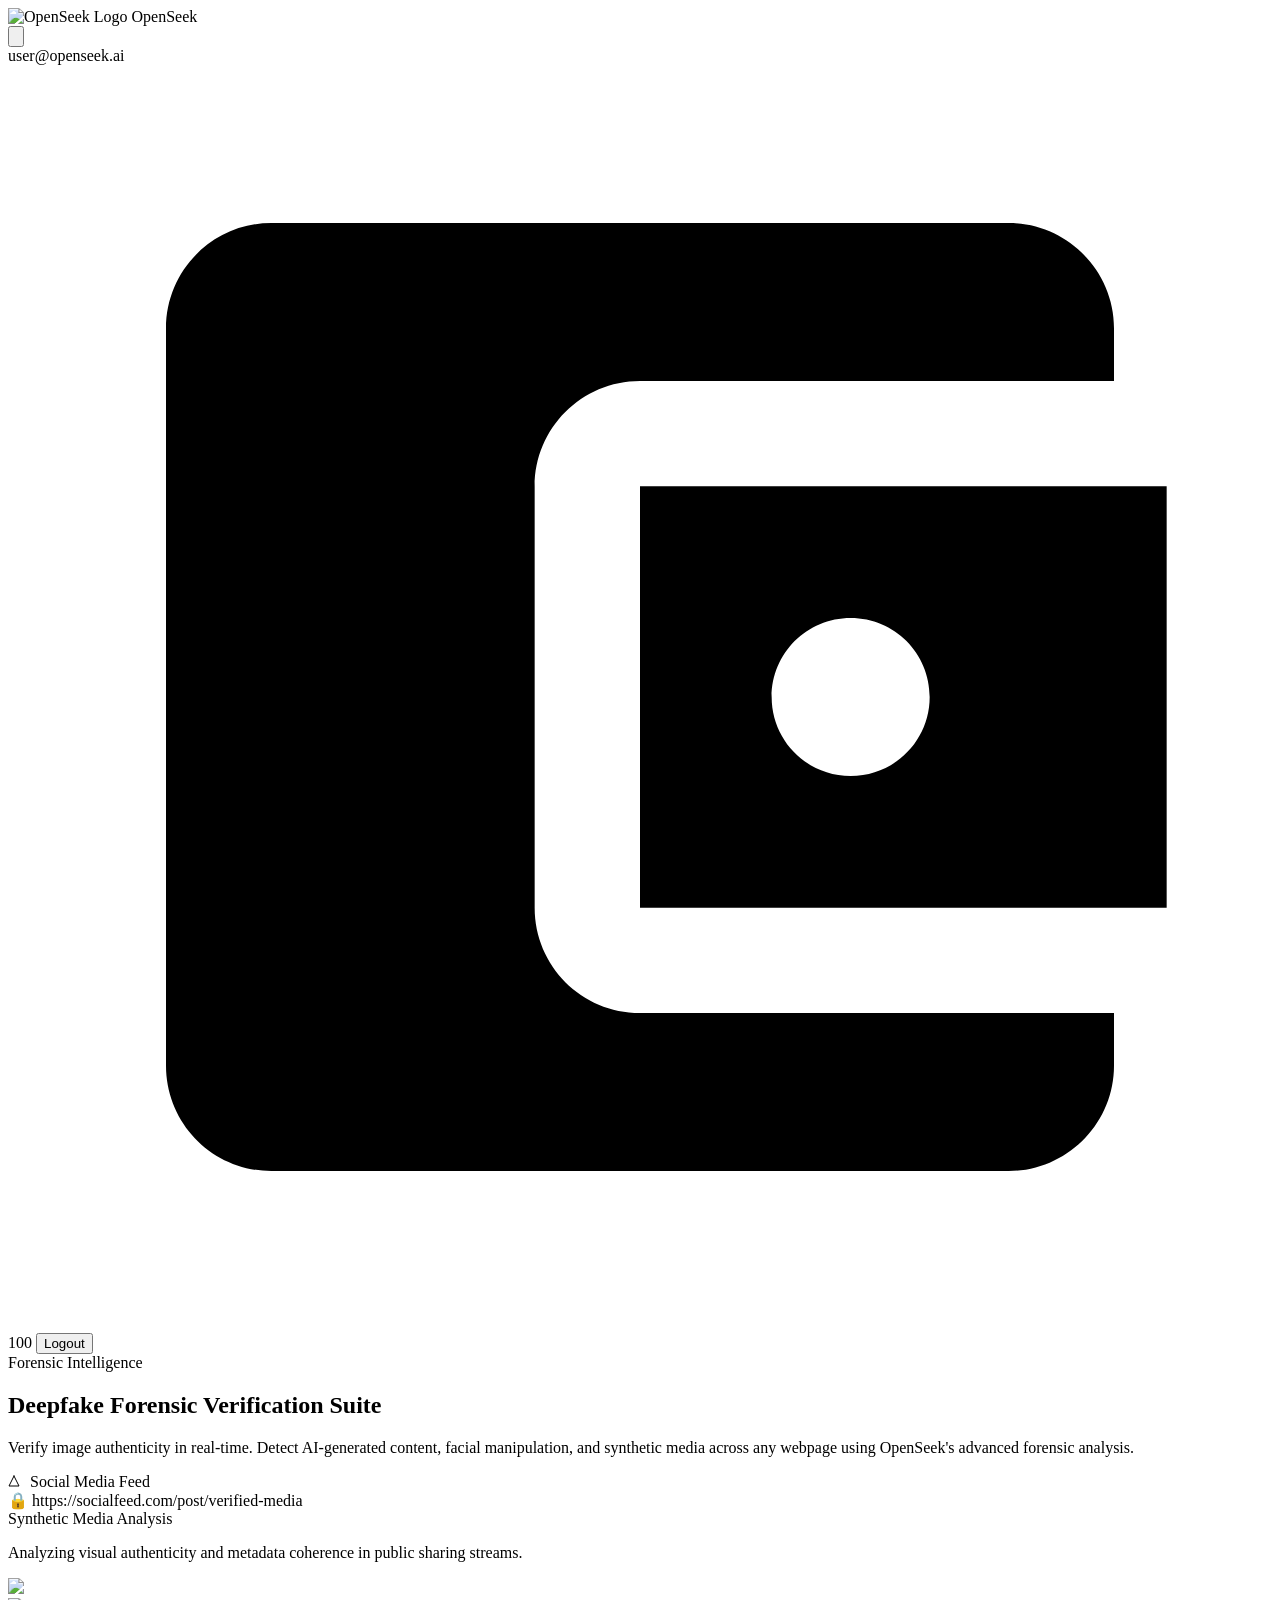
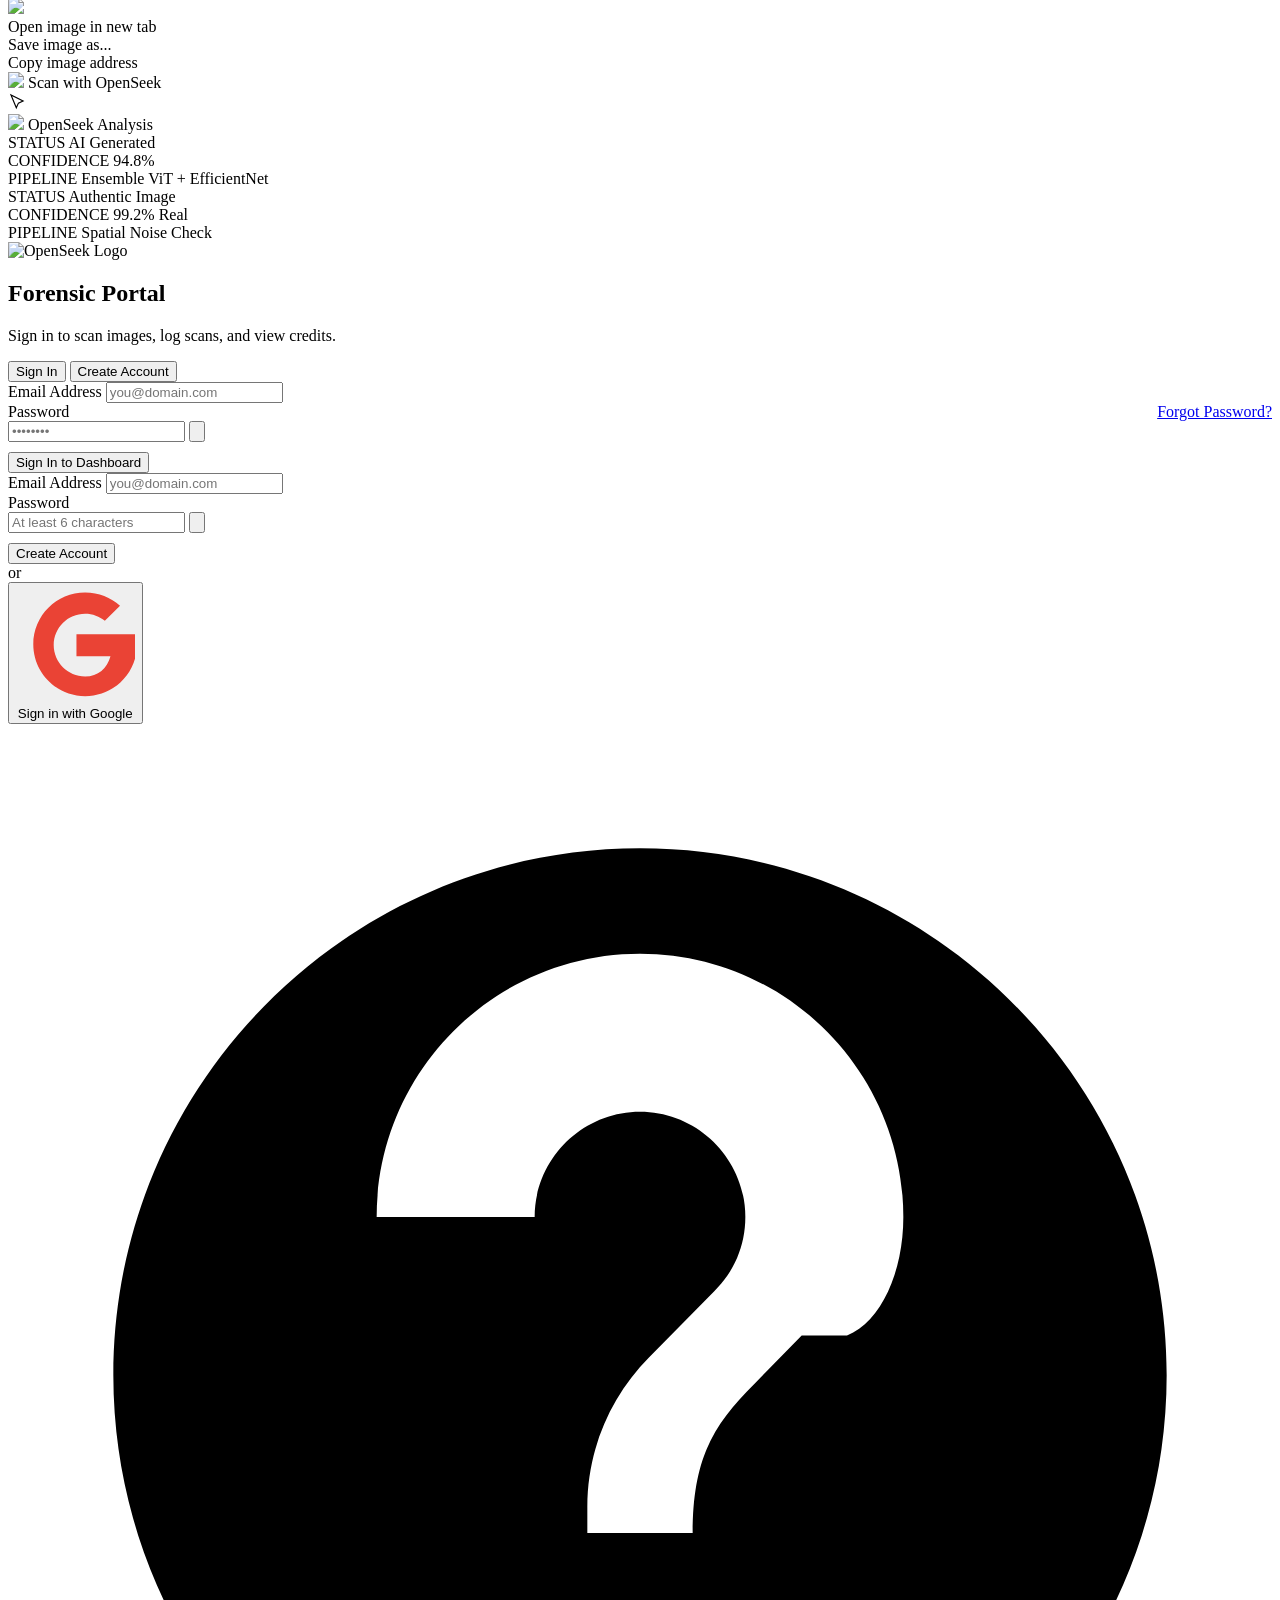
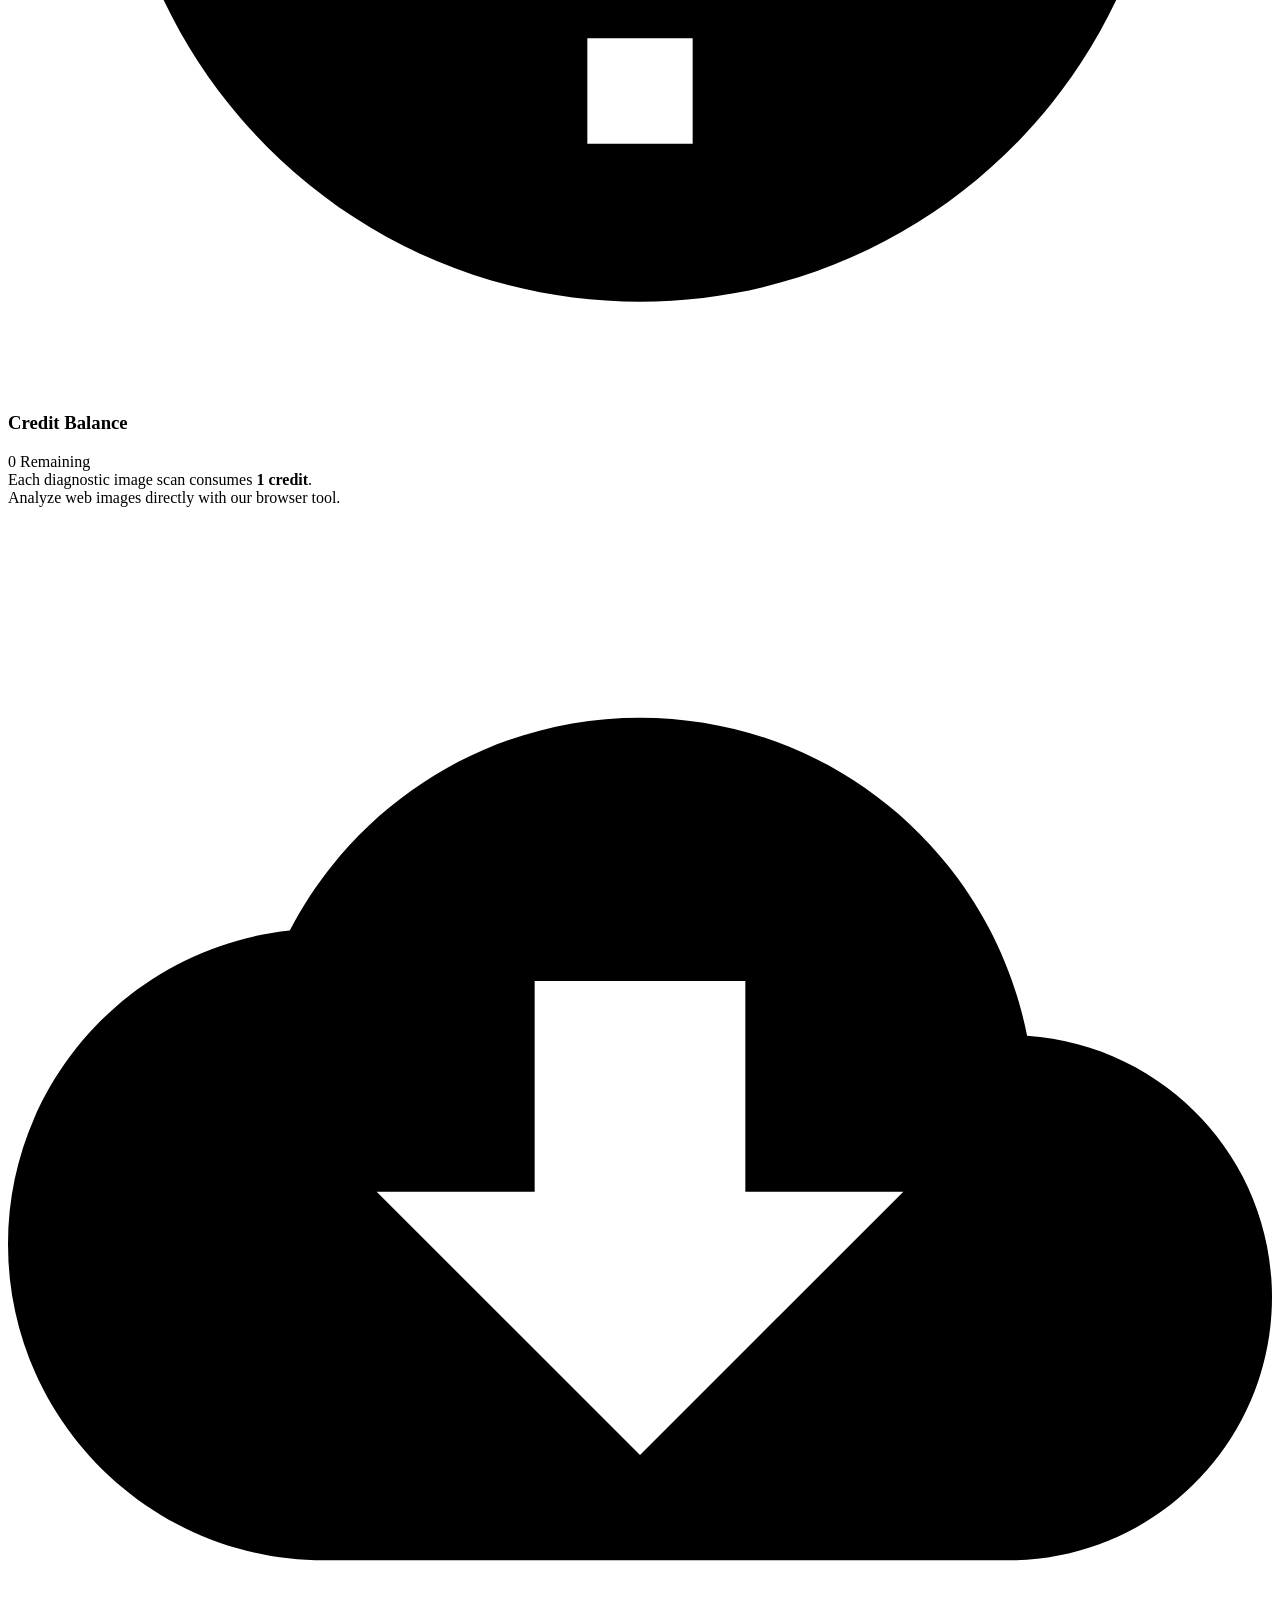
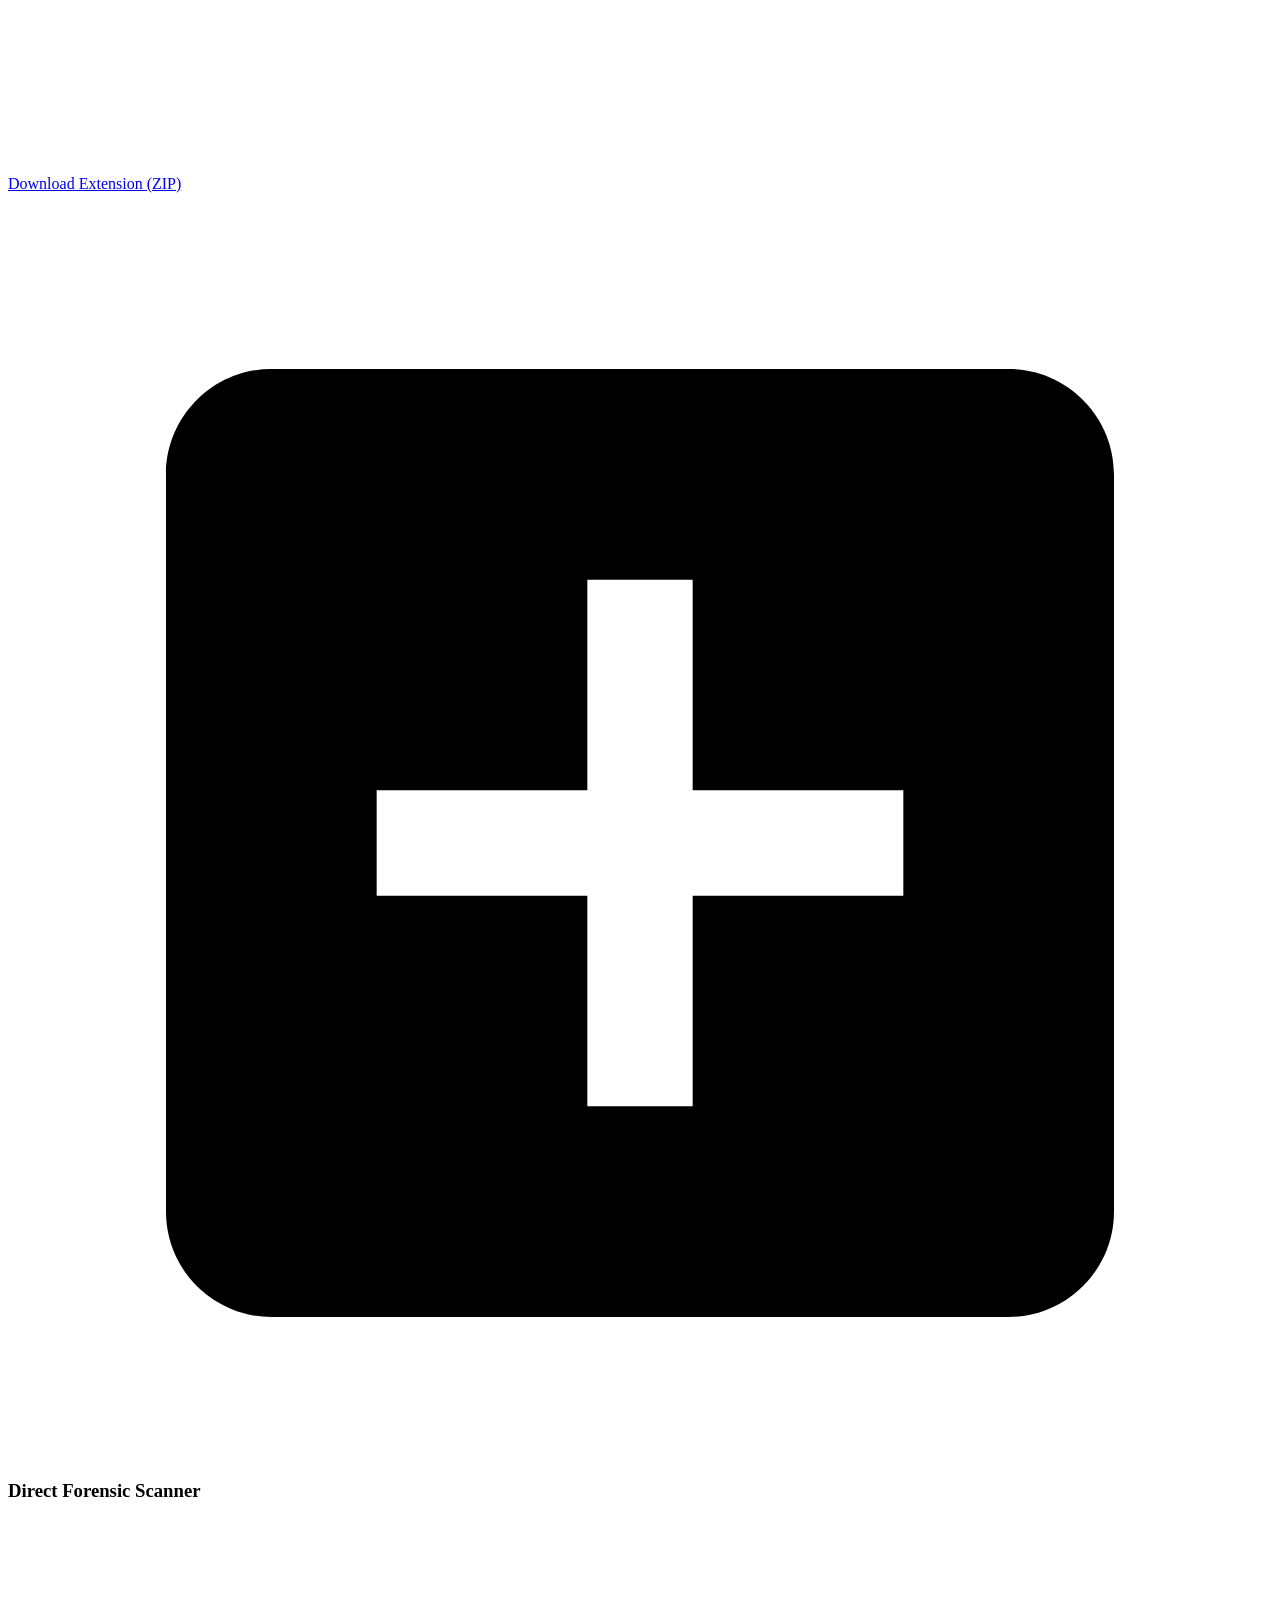
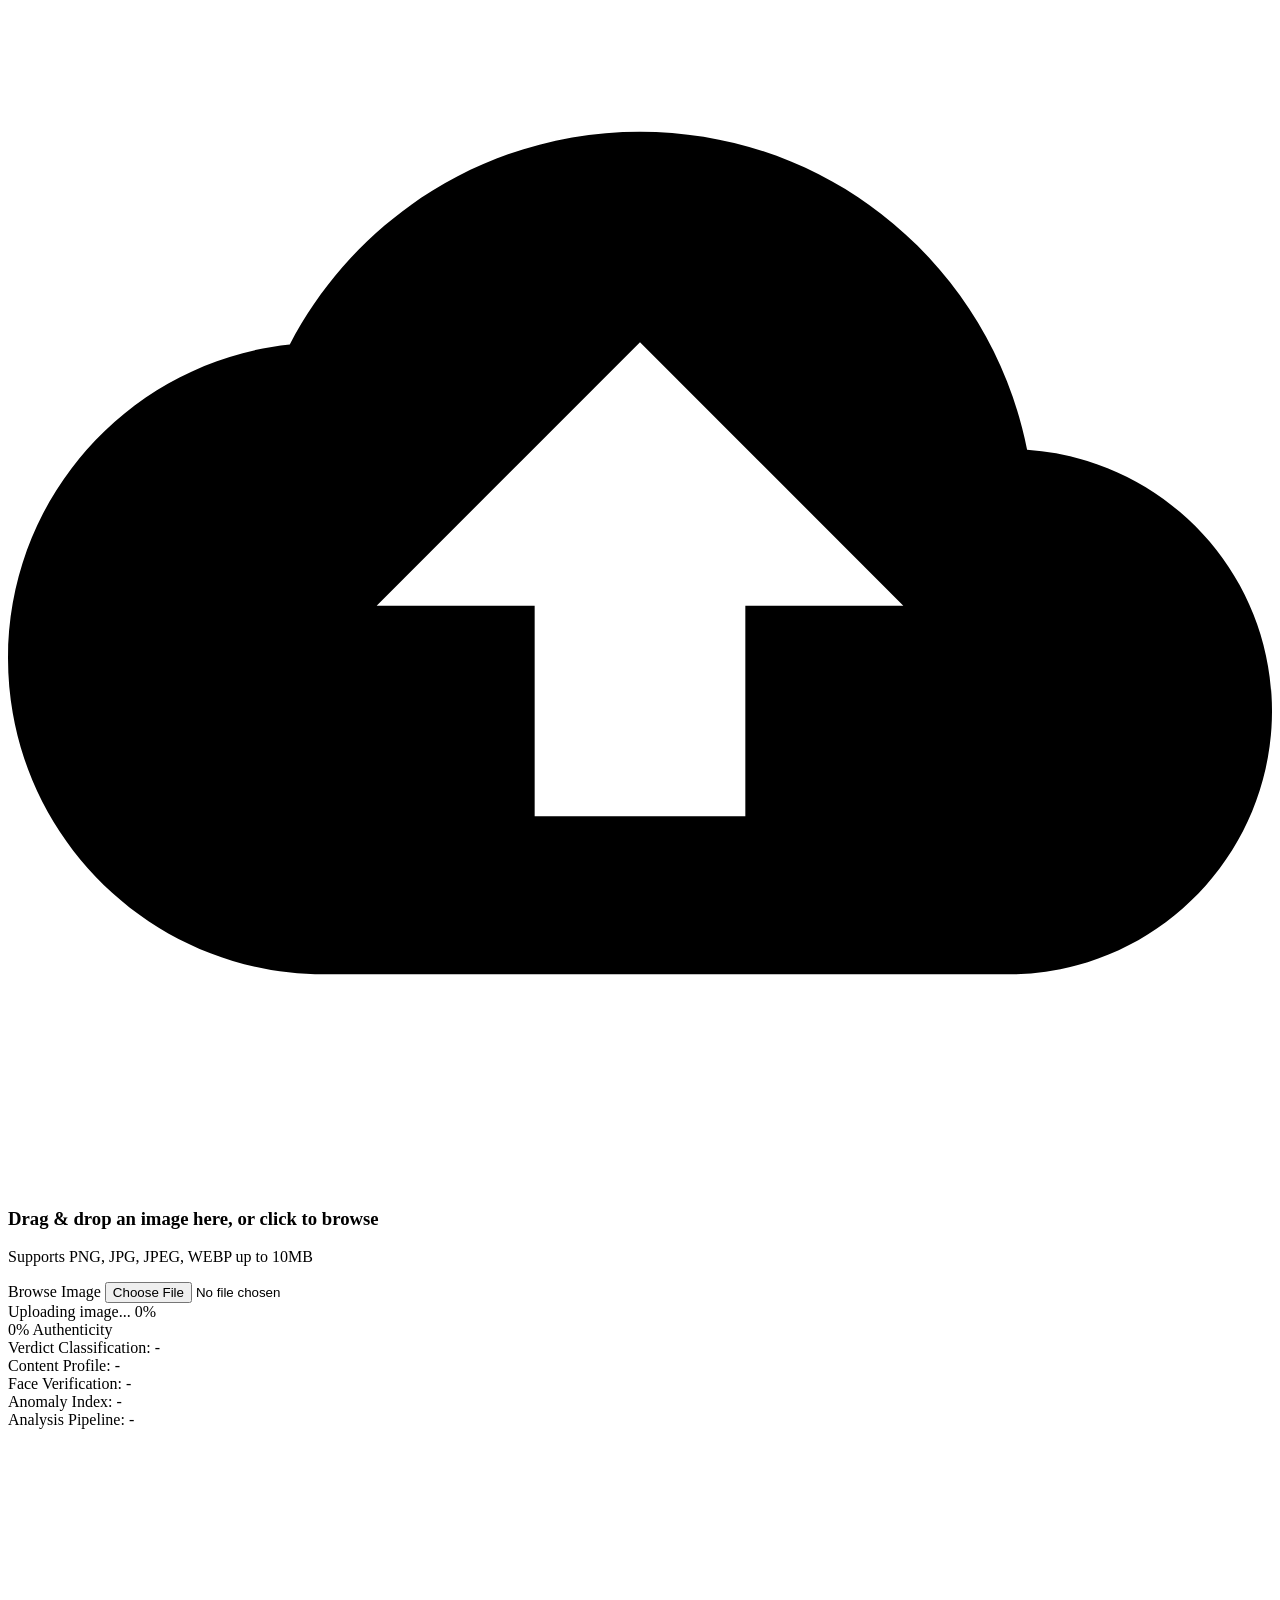
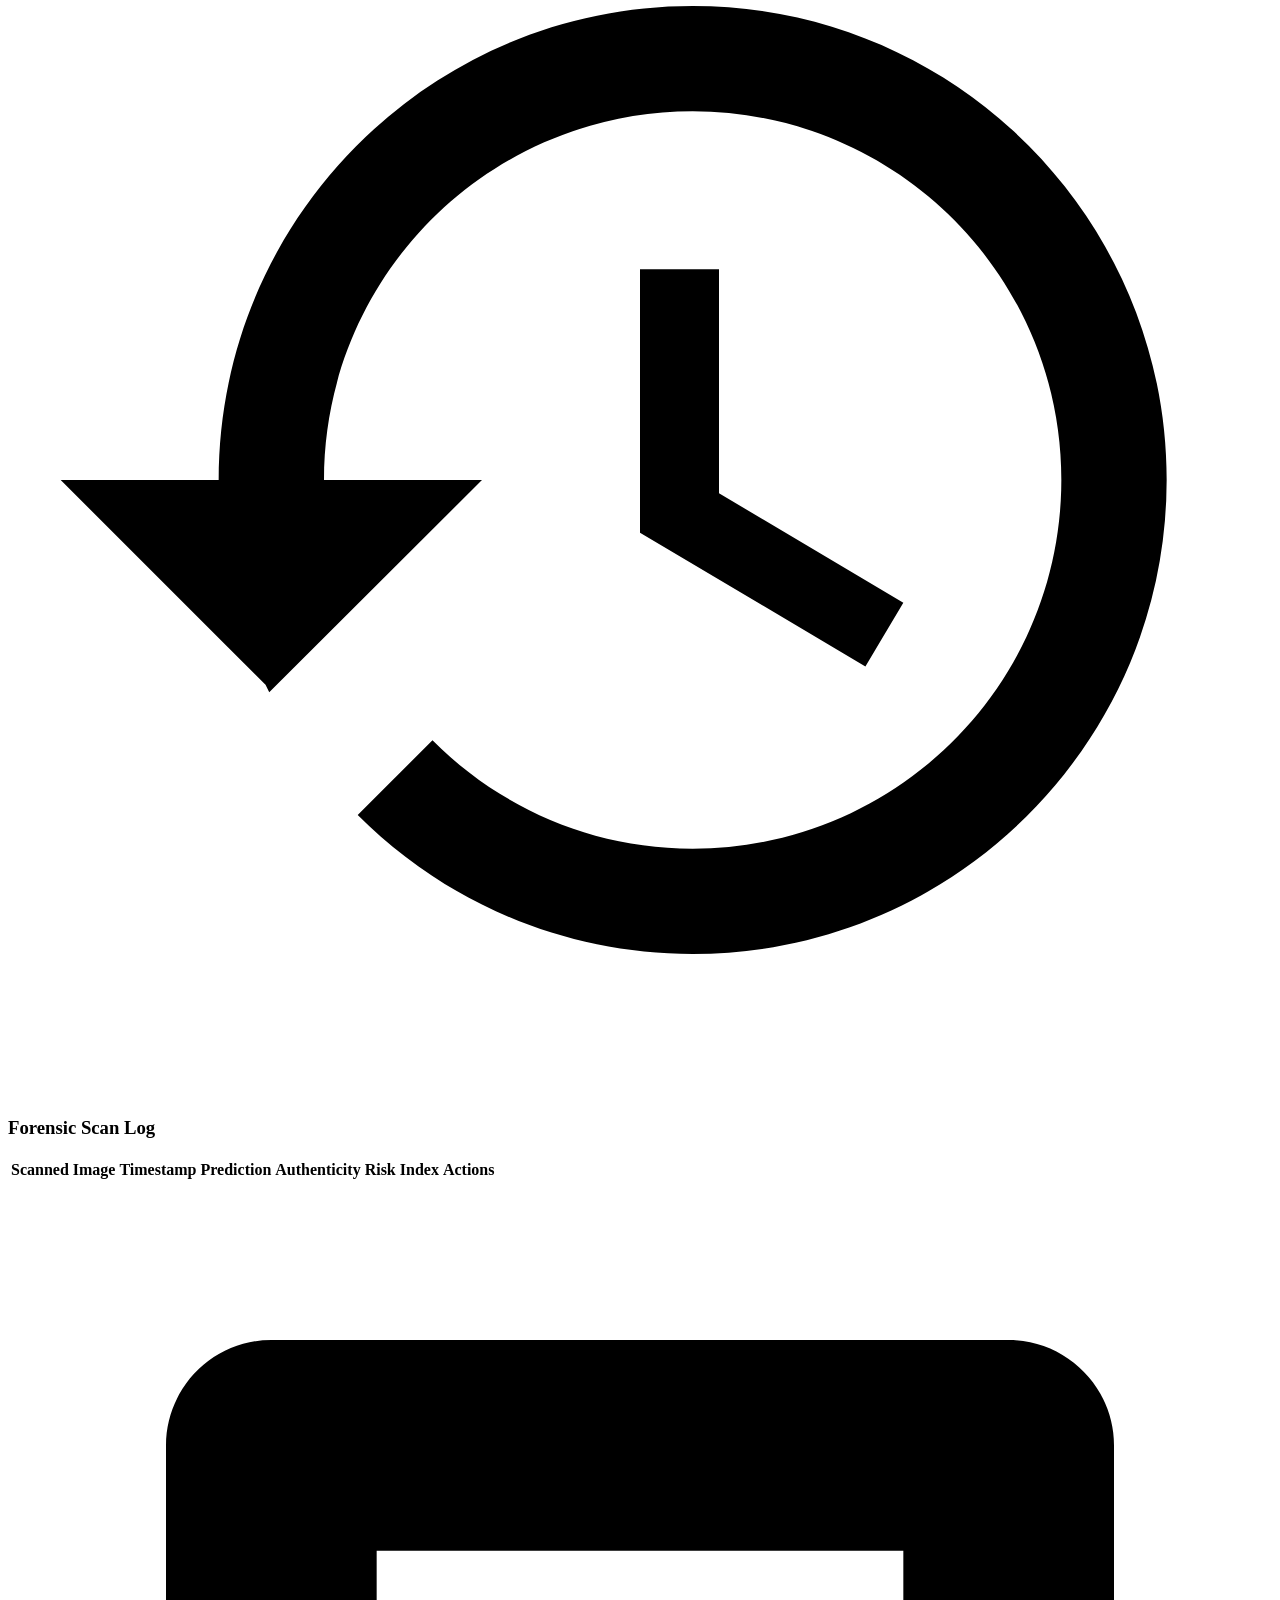
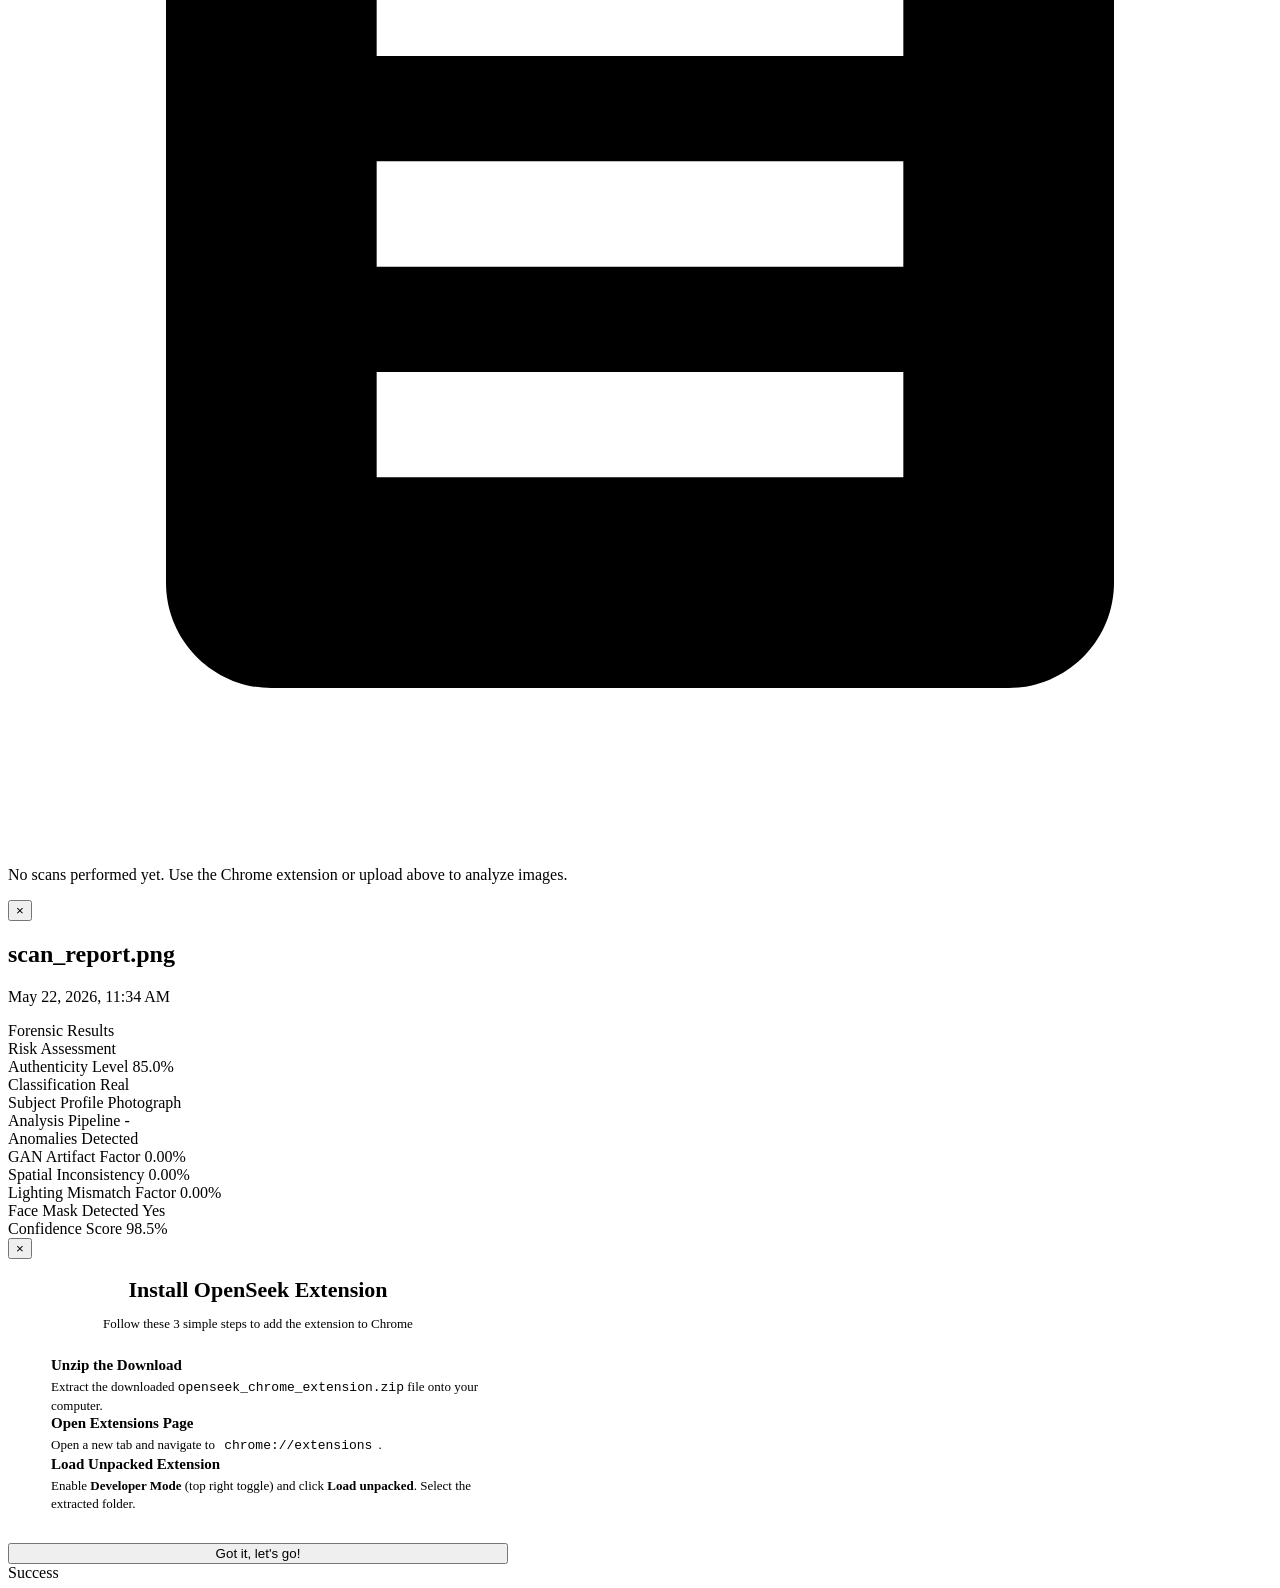
==== commit b5fa9646: "login page" ====
--- a/backend/static/index.html
+++ b/backend/static/index.html
@@ -5,9 +5,13 @@
     <meta name="viewport" content="width=device-width, initial-scale=1.0">
     <title>OpenSeek — Deepfake Forensic Dashboard</title>
     <link rel="icon" type="image/png" href="/static/logo.png">
-    <link rel="stylesheet" href="/static/style.css?v=7">
+    <link rel="stylesheet" href="/static/style.css?v=13">
 </head>
 <body>
+    <!-- Ambient background glows -->
+    <div class="blob blob-1"></div>
+    <div class="blob blob-2"></div>
+    <div class="blob blob-3"></div>
 
     <!-- Header Navigation -->
     <header>
@@ -40,55 +44,194 @@
 
         <!-- 1. Authentication View -->
         <section id="auth-section" class="auth-container glass-panel">
-            <div class="auth-intro">
-                <img src="/static/logo.png" alt="OpenSeek Logo" class="auth-logo">
-                <h2>Forensic Portal</h2>
-                <p>Sign in to scan images, log scans, and view credits.</p>
-            </div>
-            
-            <div class="auth-tabs">
-                <button class="auth-tab active" onclick="app.switchAuthTab('login')">Sign In</button>
-                <button class="auth-tab" onclick="app.switchAuthTab('register')">Create Account</button>
-            </div>
-
-            <!-- Login Form -->
-            <form id="login-form" class="auth-form active" onsubmit="app.handleLogin(event)">
-                <div class="input-group">
-                    <label for="login-email">Email Address</label>
-                    <input type="email" id="login-email" required placeholder="you@domain.com">
-                </div>
-                <div class="input-group">
-                    <label for="login-password">Password</label>
-                    <input type="password" id="login-password" required placeholder="••••••••">
-                </div>
-                <button type="submit" class="btn btn-primary" style="margin-top: 10px;">Sign In to Dashboard</button>
-            </form>
-
-            <!-- Register Form -->
-            <form id="register-form" class="auth-form" onsubmit="app.handleRegister(event)">
-                <div class="input-group">
-                    <label for="reg-email">Email Address</label>
-                    <input type="email" id="reg-email" required placeholder="you@domain.com">
-                </div>
-                <div class="input-group">
-                    <label for="reg-password">Password</label>
-                    <input type="password" id="reg-password" required minlength="6" placeholder="At least 6 characters">
-                </div>
-                <button type="submit" class="btn btn-primary" style="margin-top: 10px;">Create Account</button>
-            </form>
-
-            <!-- Divider -->
-            <div class="auth-divider">
-                <span>or</span>
-            </div>
-
-            <!-- Google Login Button -->
-            <button class="btn btn-google" id="google-signin-btn" onclick="app.handleGoogleLogin()">
-                <svg viewBox="0 0 24 24">
-                    <path fill="#EA4335" d="M12.24 10.285V14.4h6.887c-.648 2.41-2.519 4.114-5.136 4.114-3.51 0-6.358-2.848-6.358-6.358S10.48 5.798 13.99 5.798c1.53 0 2.91.54 4 1.45l3.07-3.07C19.18 2.5 16.78 1.5 14 1.5 8.2 1.5 3.5 6.2 3.5 12s4.7 10.5 10.5 10.5c5.8 0 10.5-4.7 10.5-10.5 0-.7-.07-1.37-.2-2.015H12.24z"/>
-                </svg>
-                Sign in with Google
-            </button>
+            <!-- Left Side Showcase -->
+            <div class="auth-showcase">
+                <div class="showcase-glow"></div>
+                <div class="showcase-content">
+                    <span class="showcase-tag">Forensic Intelligence</span>
+                    <h2 class="showcase-title">Deepfake Forensic Verification Suite</h2>
+                    <p class="showcase-desc">Verify image authenticity in real-time. Detect AI-generated content, facial manipulation, and synthetic media across any webpage using OpenSeek's advanced forensic analysis.</p>
+                    
+                    <div class="mock-browser-container">
+                        <div class="mock-browser">
+                            <div class="browser-header">
+                                <div class="browser-dots">
+                                    <span class="dot-red"></span>
+                                    <span class="dot-yellow"></span>
+                                    <span class="dot-green"></span>
+                                </div>
+                                <div class="browser-tab">
+                                    <svg class="tab-icon" viewBox="0 0 24 24" fill="none" stroke="currentColor" stroke-width="2" stroke-linecap="round" stroke-linejoin="round" style="width: 12px; height: 12px; margin-right: 6px;"><path d="M12 2L2 22h20L12 2z"/></svg>
+                                    <span>Social Media Feed</span>
+                                </div>
+                                <div class="browser-address">
+                                    <span class="lock-icon">🔒</span>
+                                    <span>https://socialfeed.com/post/verified-media</span>
+                                </div>
+                            </div>
+                            <div class="browser-viewport">
+                                <div class="webpage-content">
+                                    <div class="webpage-title">Synthetic Media Analysis</div>
+                                    <p class="webpage-sub">Analyzing visual authenticity and metadata coherence in public sharing streams.</p>
+                                    
+                                    <div class="webpage-image-wrapper">
+                                        <div class="webpage-photo-card">
+                                            <!-- AI Face Slide (Slide 1) -->
+                                            <div class="slideshow-slide slide-ai">
+                                                <img src="/static/demo_ai_face.png" class="slide-img">
+                                                <div class="photo-glow"></div>
+                                                <div class="scan-laser-line"></div>
+                                            </div>
+                                            
+                                            <!-- Real Face Slide (Slide 2) -->
+                                            <div class="slideshow-slide slide-real">
+                                                <img src="/static/demo_real_face.png" class="slide-img">
+                                                <div class="photo-glow"></div>
+                                                <div class="scan-laser-line"></div>
+                                            </div>
+                                        </div>
+
+                                        <!-- Right-click Context Menu Mockup -->
+                                        <div class="context-menu-mock">
+                                            <div class="menu-mock-item">Open image in new tab</div>
+                                            <div class="menu-mock-item">Save image as...</div>
+                                            <div class="menu-mock-item">Copy image address</div>
+                                            <div class="menu-mock-divider"></div>
+                                            <div class="menu-mock-item menu-mock-openseek">
+                                                <img src="/static/logo.png" class="menu-mock-logo">
+                                                <span>Scan with OpenSeek</span>
+                                            </div>
+                                        </div>
+
+                                        <!-- Mock Mouse Pointer -->
+                                        <div class="mock-mouse-pointer">
+                                            <svg viewBox="0 0 24 24" fill="none" style="width: 18px; height: 18px;">
+                                                <path d="M4 4l7.07 17.07 2.83-6.24 6.24-2.83L4 4z" fill="#ffffff" stroke="#000000" stroke-width="1.5"/>
+                                            </svg>
+                                        </div>
+
+                                        <!-- Float Report Modal Overlay -->
+                                        <div class="floating-extension-report">
+                                            <div class="ext-report-head">
+                                                <img src="/static/logo.png" class="ext-logo">
+                                                <span class="ext-title">OpenSeek Analysis</span>
+                                            </div>
+                                            
+                                            <!-- AI Result Content (Slide 1) -->
+                                            <div class="ext-report-body ext-body-ai">
+                                                <div class="ext-metric">
+                                                    <span class="ext-label">STATUS</span>
+                                                    <span class="ext-value val-red">AI Generated</span>
+                                                </div>
+                                                <div class="ext-metric">
+                                                    <span class="ext-label">CONFIDENCE</span>
+                                                    <span class="ext-value val-red">94.8%</span>
+                                                </div>
+                                                <div class="ext-metric">
+                                                    <span class="ext-label">PIPELINE</span>
+                                                    <span class="ext-value-desc">Ensemble ViT + EfficientNet</span>
+                                                </div>
+                                            </div>
+
+                                            <!-- Real Result Content (Slide 2) -->
+                                            <div class="ext-report-body ext-body-real">
+                                                <div class="ext-metric">
+                                                    <span class="ext-label">STATUS</span>
+                                                    <span class="ext-value val-green">Authentic Image</span>
+                                                </div>
+                                                <div class="ext-metric">
+                                                    <span class="ext-label">CONFIDENCE</span>
+                                                    <span class="ext-value val-green">99.2% Real</span>
+                                                </div>
+                                                <div class="ext-metric">
+                                                    <span class="ext-label">PIPELINE</span>
+                                                    <span class="ext-value-desc">Spatial Noise Check</span>
+                                                </div>
+                                            </div>
+                                        </div>
+                                    </div>
+                                </div>
+                            </div>
+                        </div>
+                    </div>
+                </div>
+            </div>
+
+            <!-- Right Side Login Card -->
+            <div class="auth-card">
+                <div class="auth-intro">
+                    <img src="/static/logo.png" alt="OpenSeek Logo" class="auth-logo">
+                    <h2>Forensic Portal</h2>
+                    <p>Sign in to scan images, log scans, and view credits.</p>
+                </div>
+                
+                <div class="auth-tabs">
+                    <button class="auth-tab active" onclick="app.switchAuthTab('login')">Sign In</button>
+                    <button class="auth-tab" onclick="app.switchAuthTab('register')">Create Account</button>
+                </div>
+
+                <!-- Login Form -->
+                <form id="login-form" class="auth-form active" onsubmit="app.handleLogin(event)" novalidate>
+                    <div class="input-group">
+                        <label for="login-email">Email Address</label>
+                        <input type="email" id="login-email" required placeholder="you@domain.com" oninput="app.validateLoginEmail()">
+                        <span class="validation-message hidden" id="login-email-error"></span>
+                    </div>
+                    <div class="input-group">
+                        <div style="display: flex; justify-content: space-between; align-items: center;">
+                            <label for="login-password">Password</label>
+                            <a href="#" class="forgot-password-link" onclick="app.handleForgotPassword(event)">Forgot Password?</a>
+                        </div>
+                        <div class="input-password-wrapper">
+                            <input type="password" id="login-password" required placeholder="••••••••" oninput="app.validateLoginPassword()">
+                            <button type="button" class="password-toggle-btn" onclick="app.togglePasswordVisibility('login-password', this)">
+                                <svg viewBox="0 0 24 24" fill="none" stroke="currentColor" stroke-width="2" stroke-linecap="round" stroke-linejoin="round"><path d="M1 12s4-8 11-8 11 8 11 8-4 8-11 8-11-8-11-8z"/><circle cx="12" cy="12" r="3"/></svg>
+                            </button>
+                        </div>
+                        <span class="validation-message hidden" id="login-password-error"></span>
+                    </div>
+                    <button type="submit" class="btn btn-primary" id="login-submit-btn" style="margin-top: 10px;">
+                        <span class="btn-text">Sign In to Dashboard</span>
+                        <span class="btn-spinner hidden"></span>
+                    </button>
+                </form>
+
+                <!-- Register Form -->
+                <form id="register-form" class="auth-form" onsubmit="app.handleRegister(event)" novalidate>
+                    <div class="input-group">
+                        <label for="reg-email">Email Address</label>
+                        <input type="email" id="reg-email" required placeholder="you@domain.com" oninput="app.validateRegEmail()">
+                        <span class="validation-message hidden" id="reg-email-error"></span>
+                    </div>
+                    <div class="input-group">
+                        <label for="reg-password">Password</label>
+                        <div class="input-password-wrapper">
+                            <input type="password" id="reg-password" required minlength="6" placeholder="At least 6 characters" oninput="app.validateRegPassword()">
+                            <button type="button" class="password-toggle-btn" onclick="app.togglePasswordVisibility('reg-password', this)">
+                                <svg viewBox="0 0 24 24" fill="none" stroke="currentColor" stroke-width="2" stroke-linecap="round" stroke-linejoin="round"><path d="M1 12s4-8 11-8 11 8 11 8-4 8-11 8-11-8-11-8z"/><circle cx="12" cy="12" r="3"/></svg>
+                            </button>
+                        </div>
+                        <span class="validation-message hidden" id="reg-password-error"></span>
+                    </div>
+                    <button type="submit" class="btn btn-primary" id="reg-submit-btn" style="margin-top: 10px;">
+                        <span class="btn-text">Create Account</span>
+                        <span class="btn-spinner hidden"></span>
+                    </button>
+                </form>
+
+                <!-- Divider -->
+                <div class="auth-divider">
+                    <span>or</span>
+                </div>
+
+                <!-- Google Login Button -->
+                <button class="btn btn-google" id="google-signin-btn" onclick="app.handleGoogleLogin()">
+                    <svg viewBox="0 0 24 24">
+                        <path fill="#EA4335" d="M12.24 10.285V14.4h6.887c-.648 2.41-2.519 4.114-5.136 4.114-3.51 0-6.358-2.848-6.358-6.358S10.48 5.798 13.99 5.798c1.53 0 2.91.54 4 1.45l3.07-3.07C19.18 2.5 16.78 1.5 14 1.5 8.2 1.5 3.5 6.2 3.5 12s4.7 10.5 10.5 10.5c5.8 0 10.5-4.7 10.5-10.5 0-.7-.07-1.37-.2-2.015H12.24z"/>
+                    </svg>
+                    Sign in with Google
+                </button>
+            </div>
         </section>
 
         <!-- 2. Dashboard Panel View -->
@@ -189,6 +332,10 @@
                                 <span class="result-row-label">Anomaly Index:</span>
                                 <span class="result-row-value" id="result-anomaly-score">-</span>
                             </div>
+                            <div class="result-row">
+                                <span class="result-row-label">Analysis Pipeline:</span>
+                                <span class="result-row-value" id="result-pipeline">-</span>
+                            </div>
                         </div>
                     </div>
                 </div>
@@ -263,6 +410,10 @@
                     <span class="result-row-label">Subject Profile</span>
                     <span class="result-row-value" id="modal-content-type">Photograph</span>
                 </div>
+                <div class="result-row">
+                    <span class="result-row-label">Analysis Pipeline</span>
+                    <span class="result-row-value" id="modal-pipeline">-</span>
+                </div>
                 
                 <div class="modal-section-title">Anomalies Detected</div>
                 <div class="result-row">
@@ -339,6 +490,6 @@
     <script src="https://www.gstatic.com/firebasejs/10.8.0/firebase-app-compat.js"></script>
     <script src="https://www.gstatic.com/firebasejs/10.8.0/firebase-auth-compat.js"></script>
 
-    <script src="/static/app.js?v=7"></script>
+    <script src="/static/app.js?v=15"></script>
 </body>
 </html>
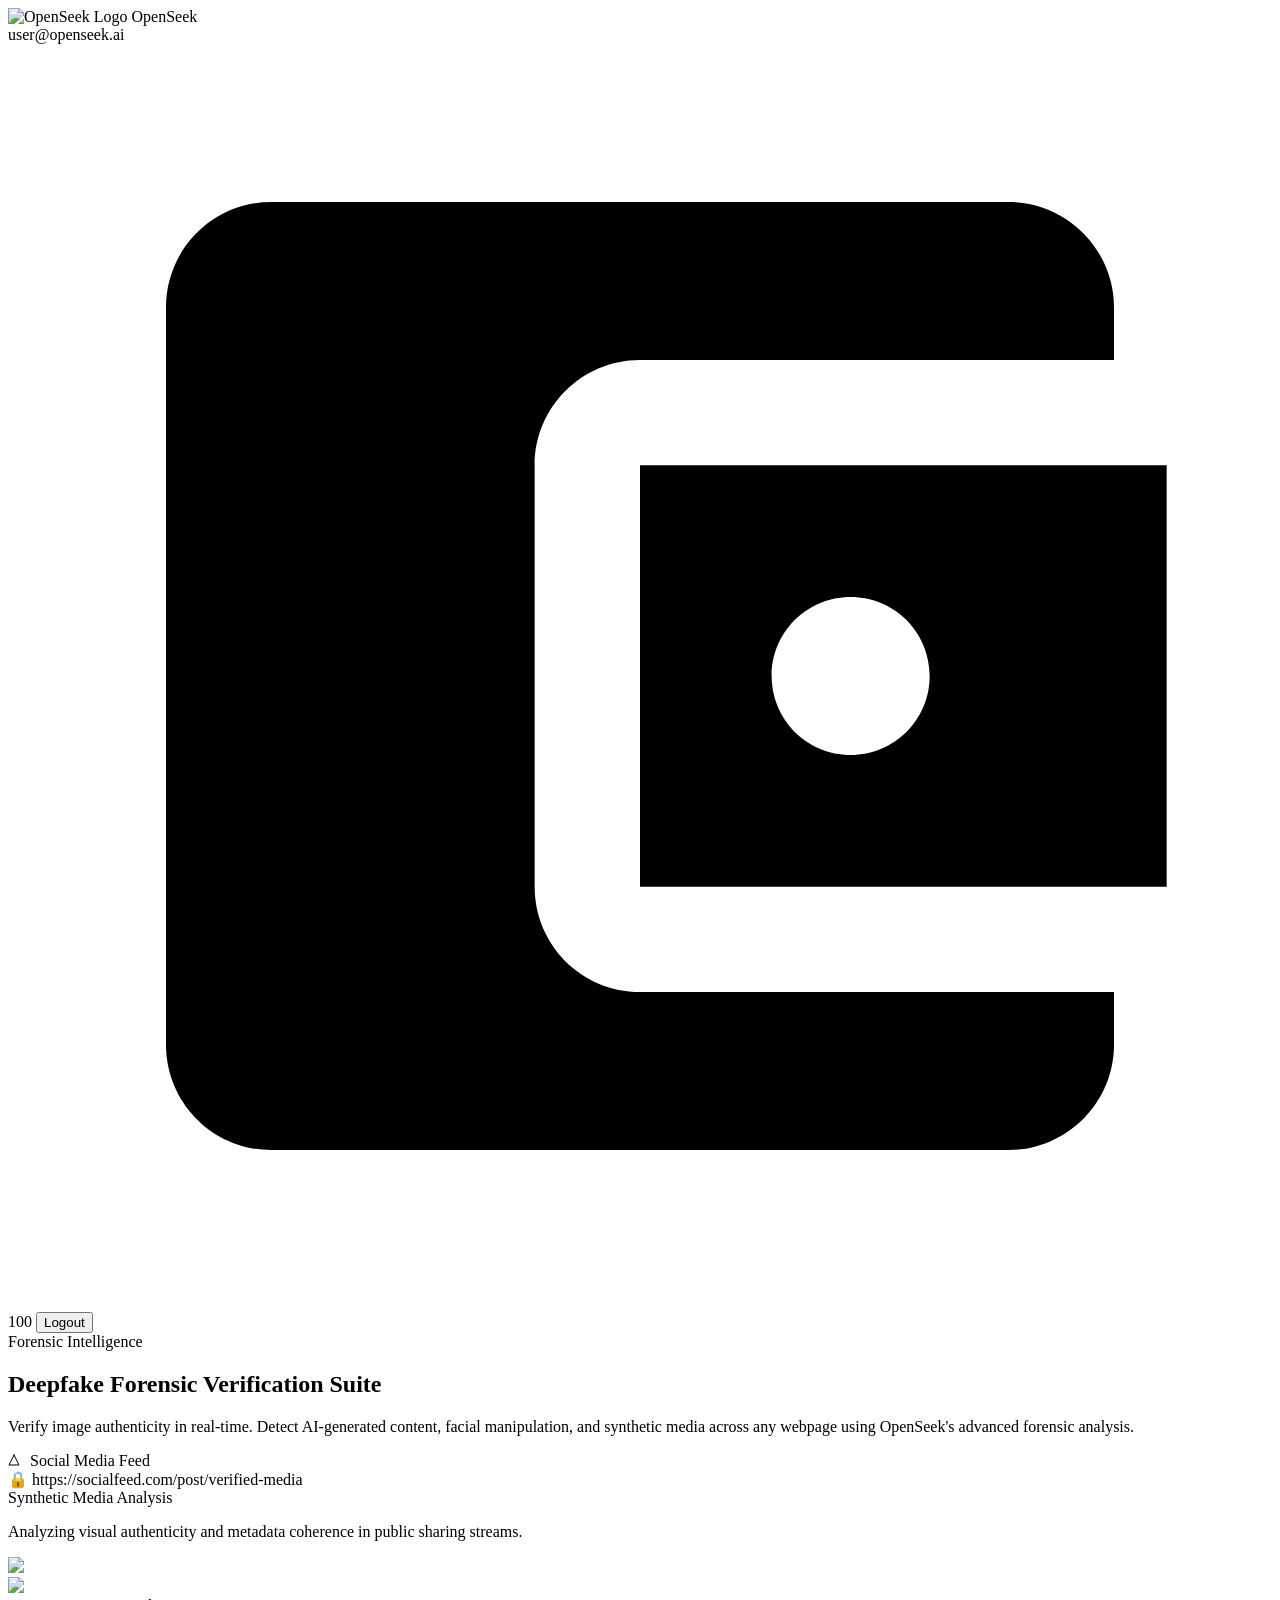
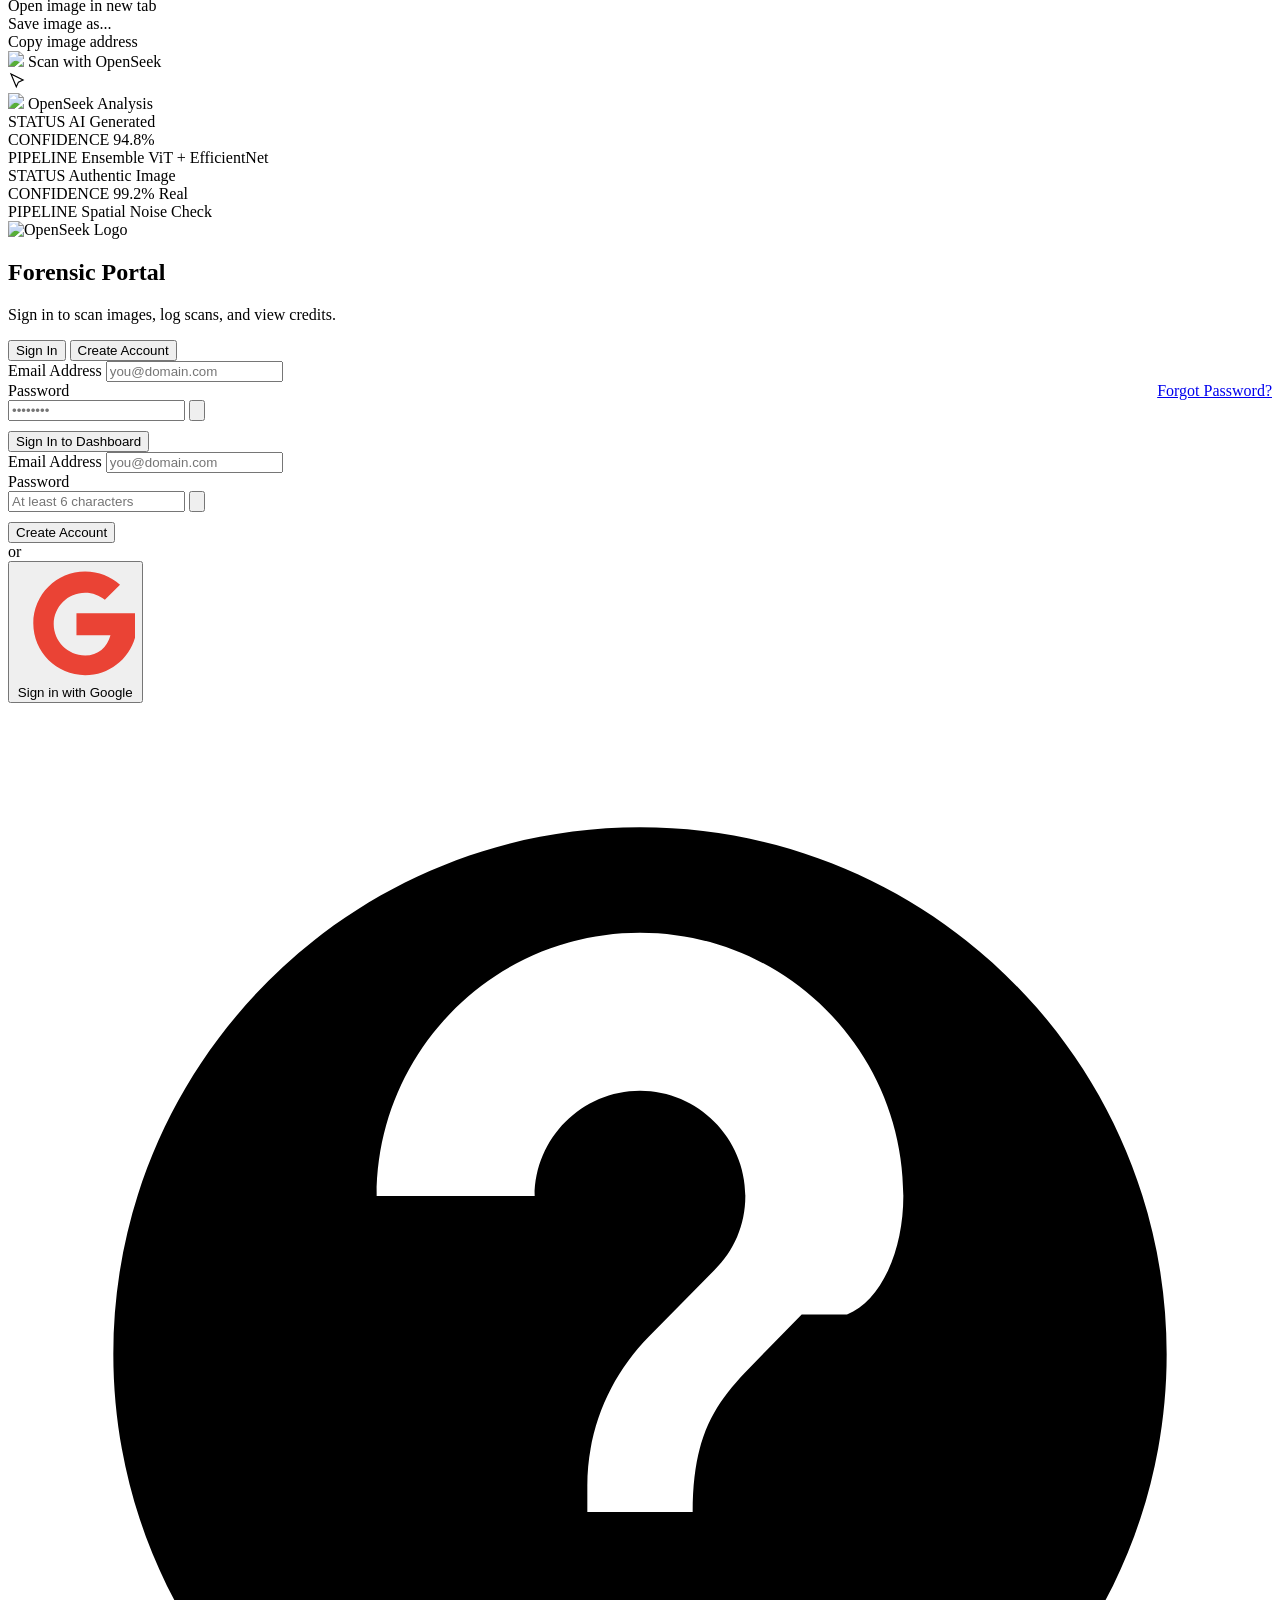
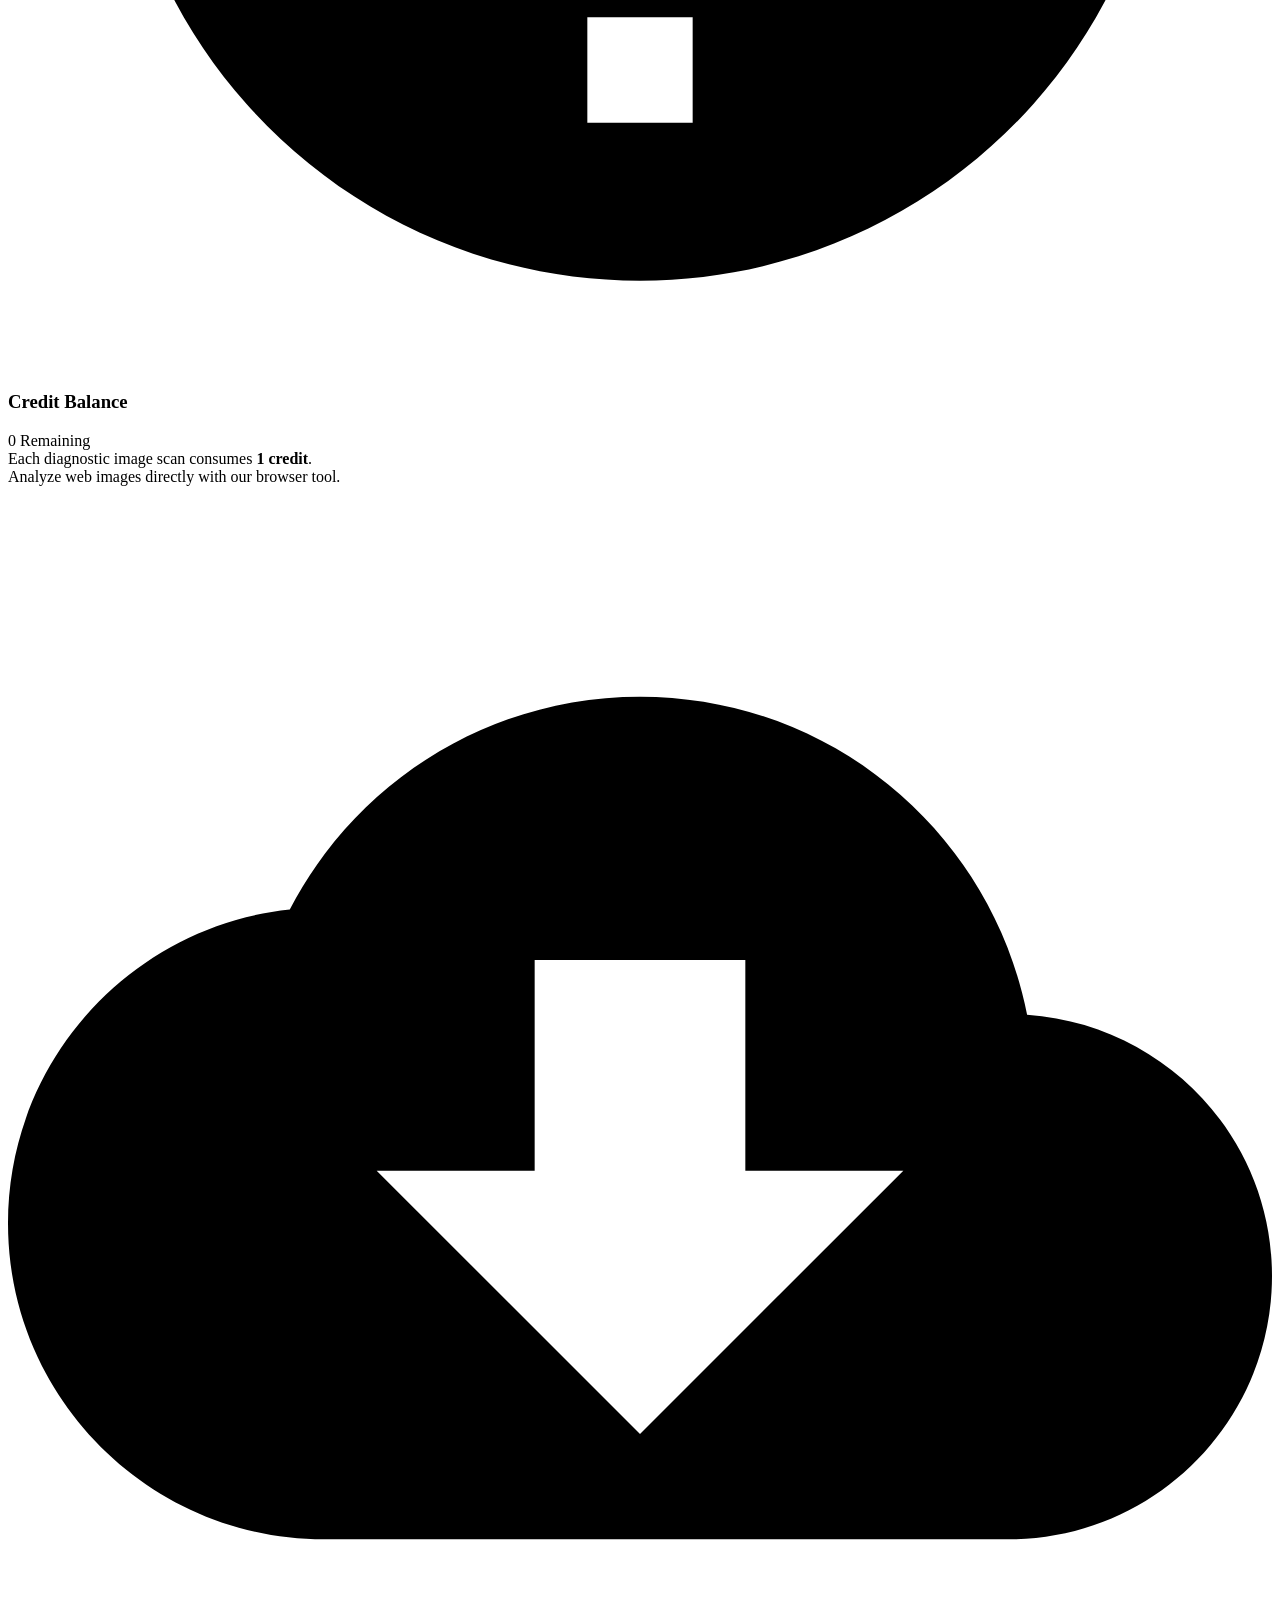
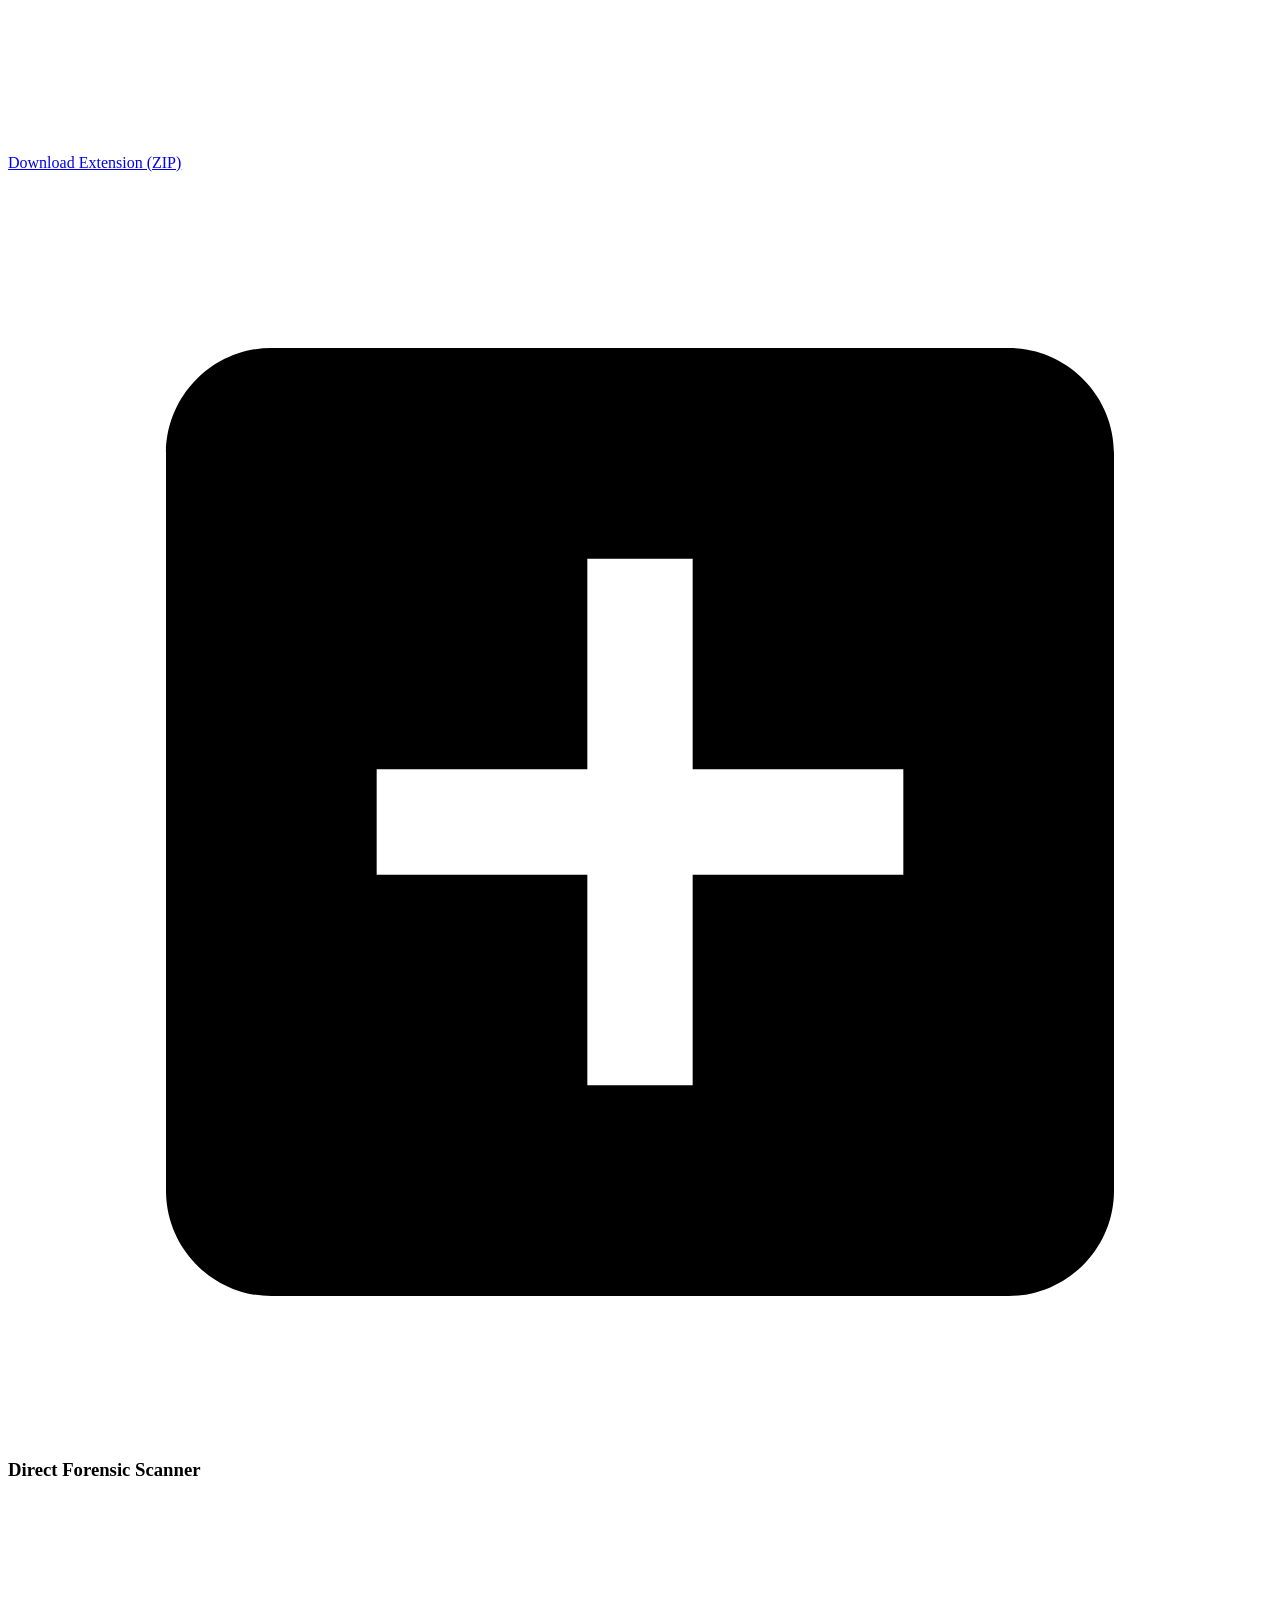
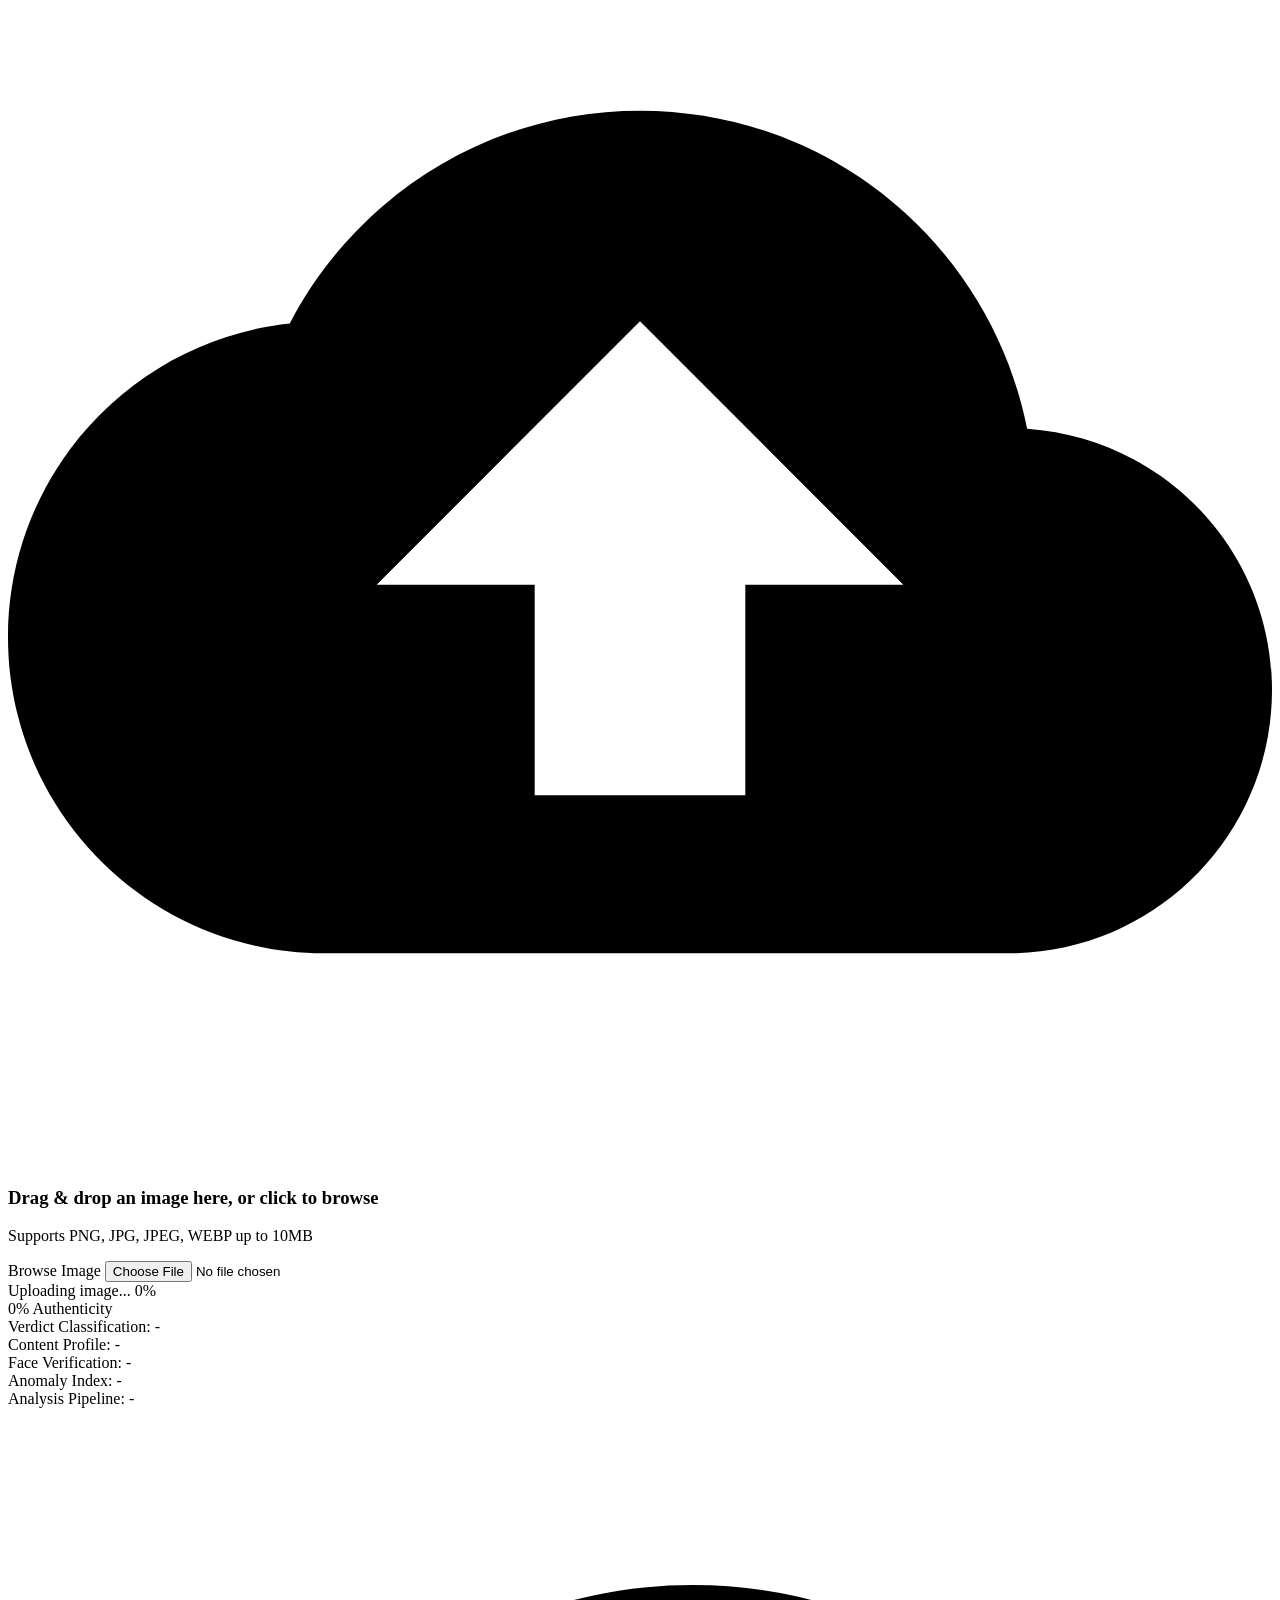
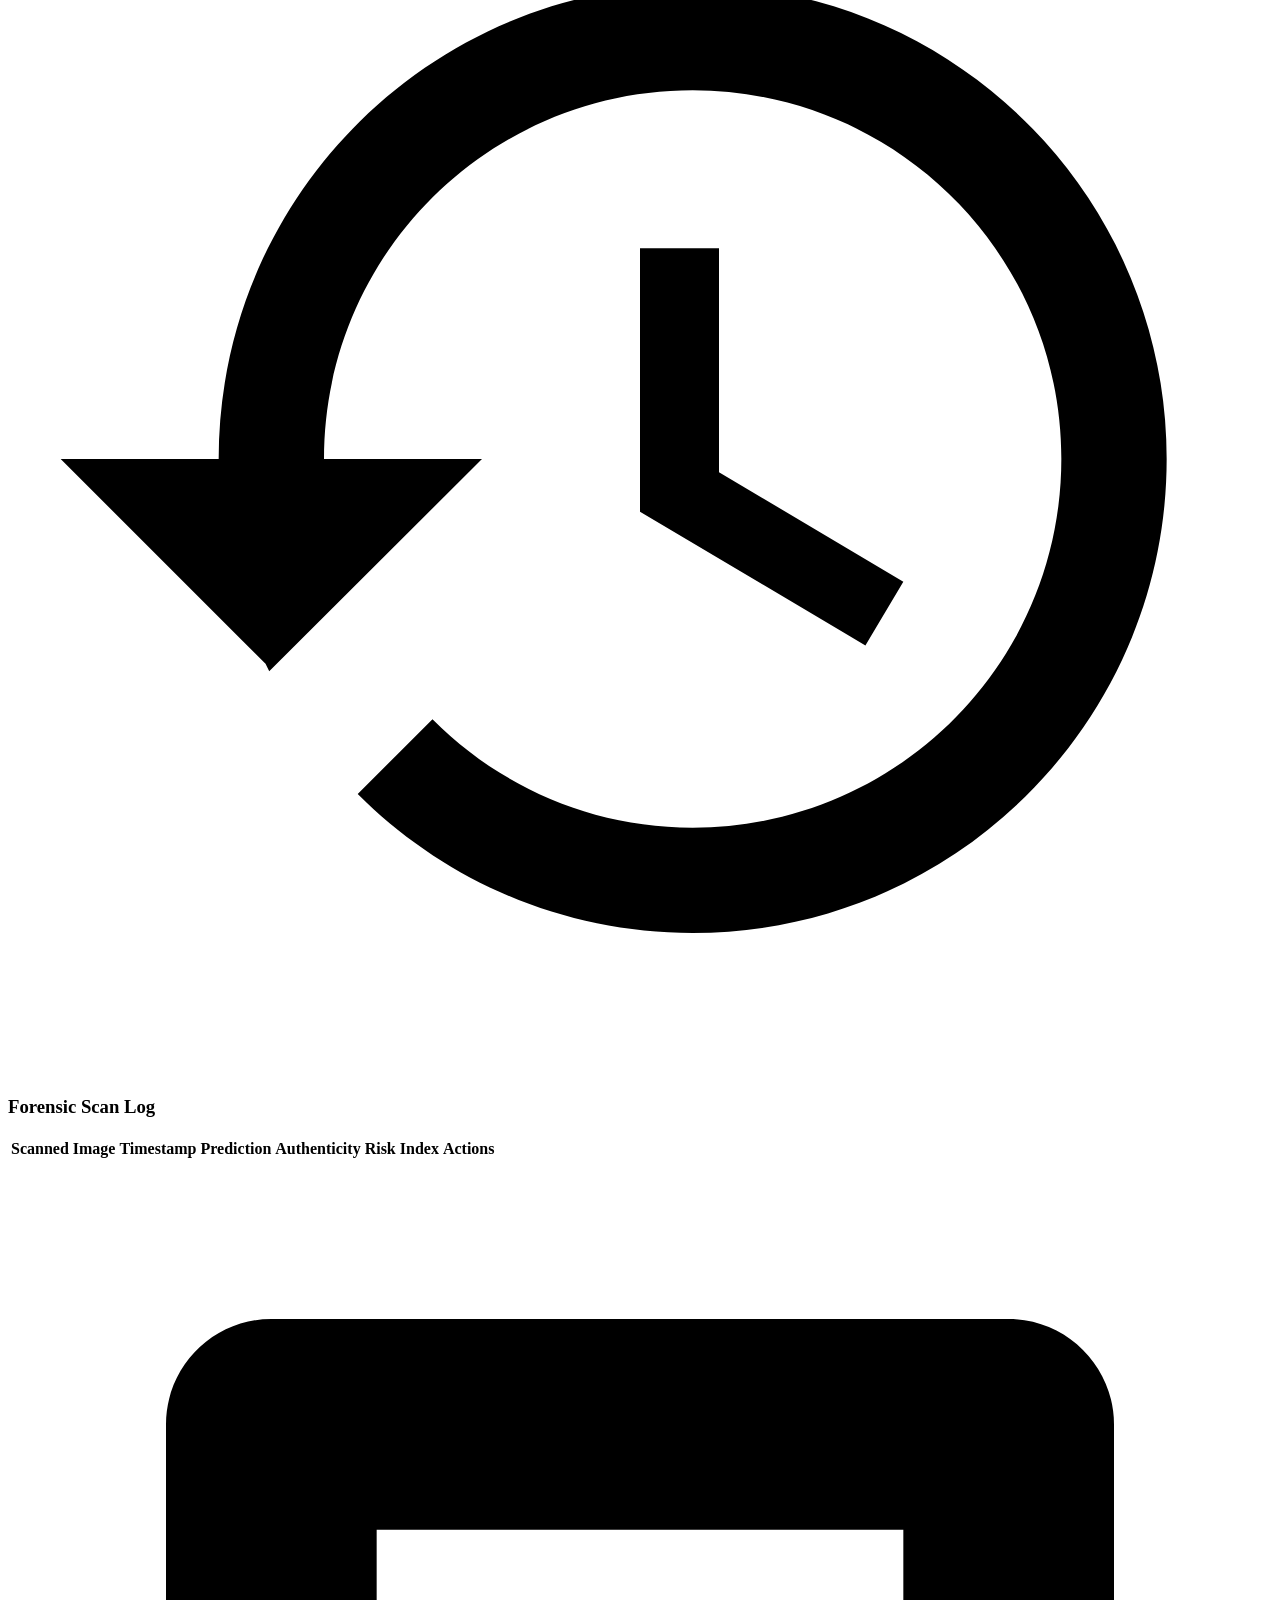
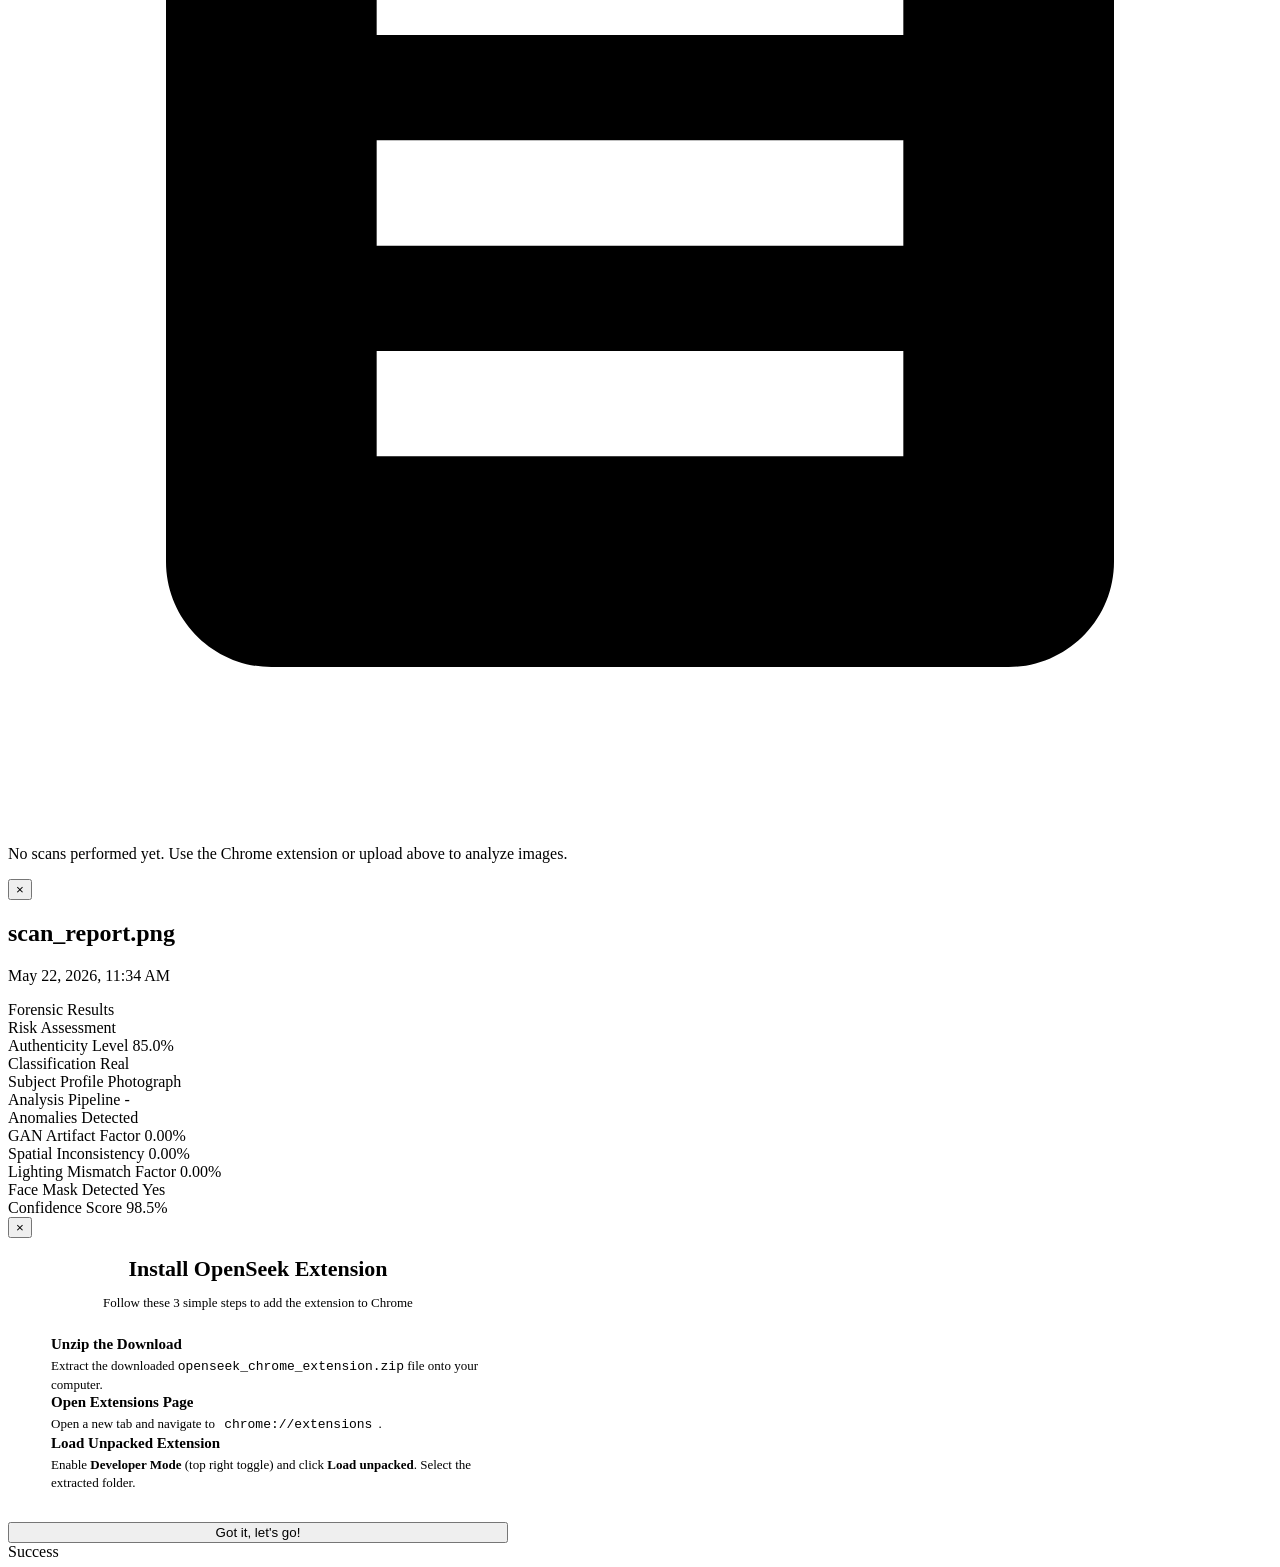
==== commit be6478d2: "fix: resolve vercel routing loop/404 error and update theme configuration" ====
--- a/backend/static/index.html
+++ b/backend/static/index.html
@@ -20,12 +20,6 @@
             <span>OpenSeek</span>
         </div>
         <div class="nav-actions">
-            <!-- Theme Toggle Button -->
-            <button class="btn btn-secondary theme-toggle-btn" id="theme-toggle" onclick="app.toggleTheme()" title="Toggle Light/Dark Theme">
-                <svg id="theme-toggle-icon" viewBox="0 0 24 24">
-                    <path d="M12 3a9 9 0 1 0 9 9c0-.46-.04-.92-.1-1.36a5.389 5.389 0 0 1-4.4 2.26 5.403 5.403 0 0 1-3.14-9.8c-.44-.06-.9-.1-1.36-.1z"/>
-                </svg>
-            </button>
             <div id="header-user-info" class="user-badge hidden">
                 <span class="user-email" id="header-email">user@openseek.ai</span>
                 <span class="credits-pill">
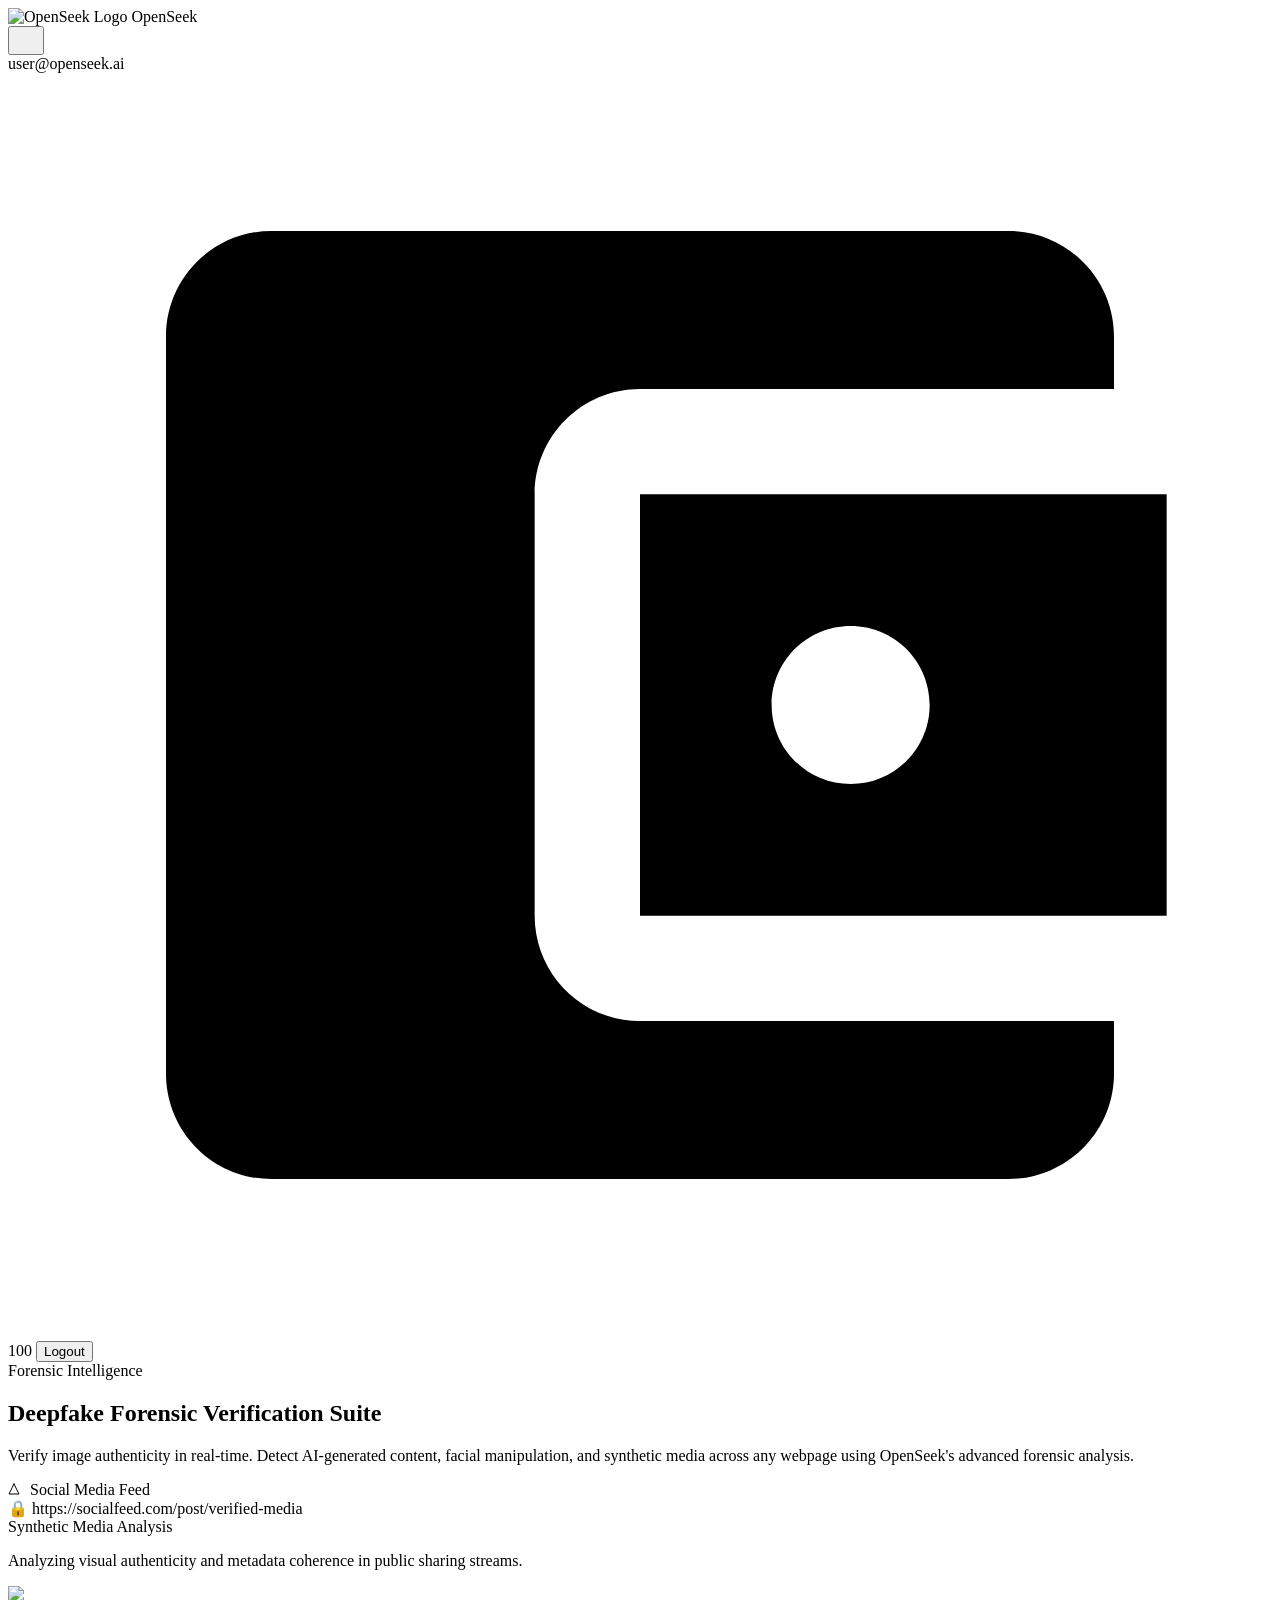
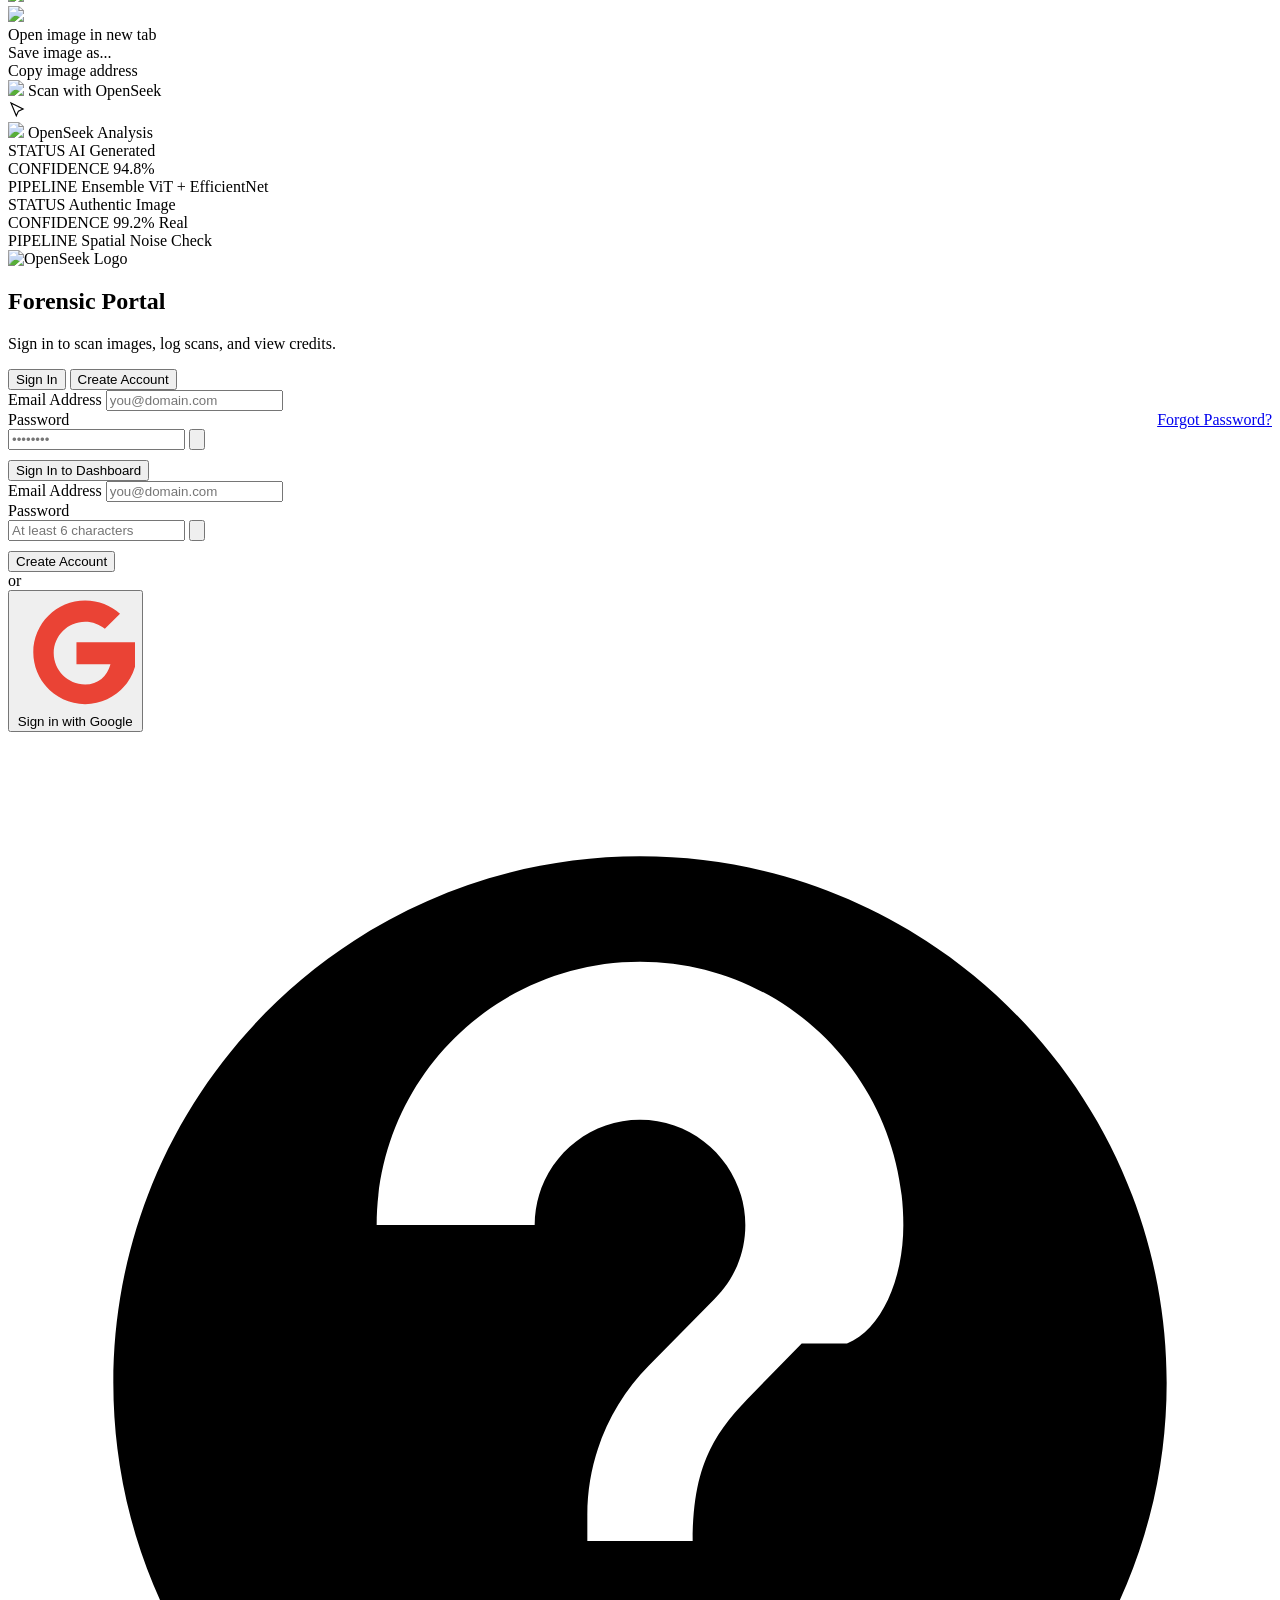
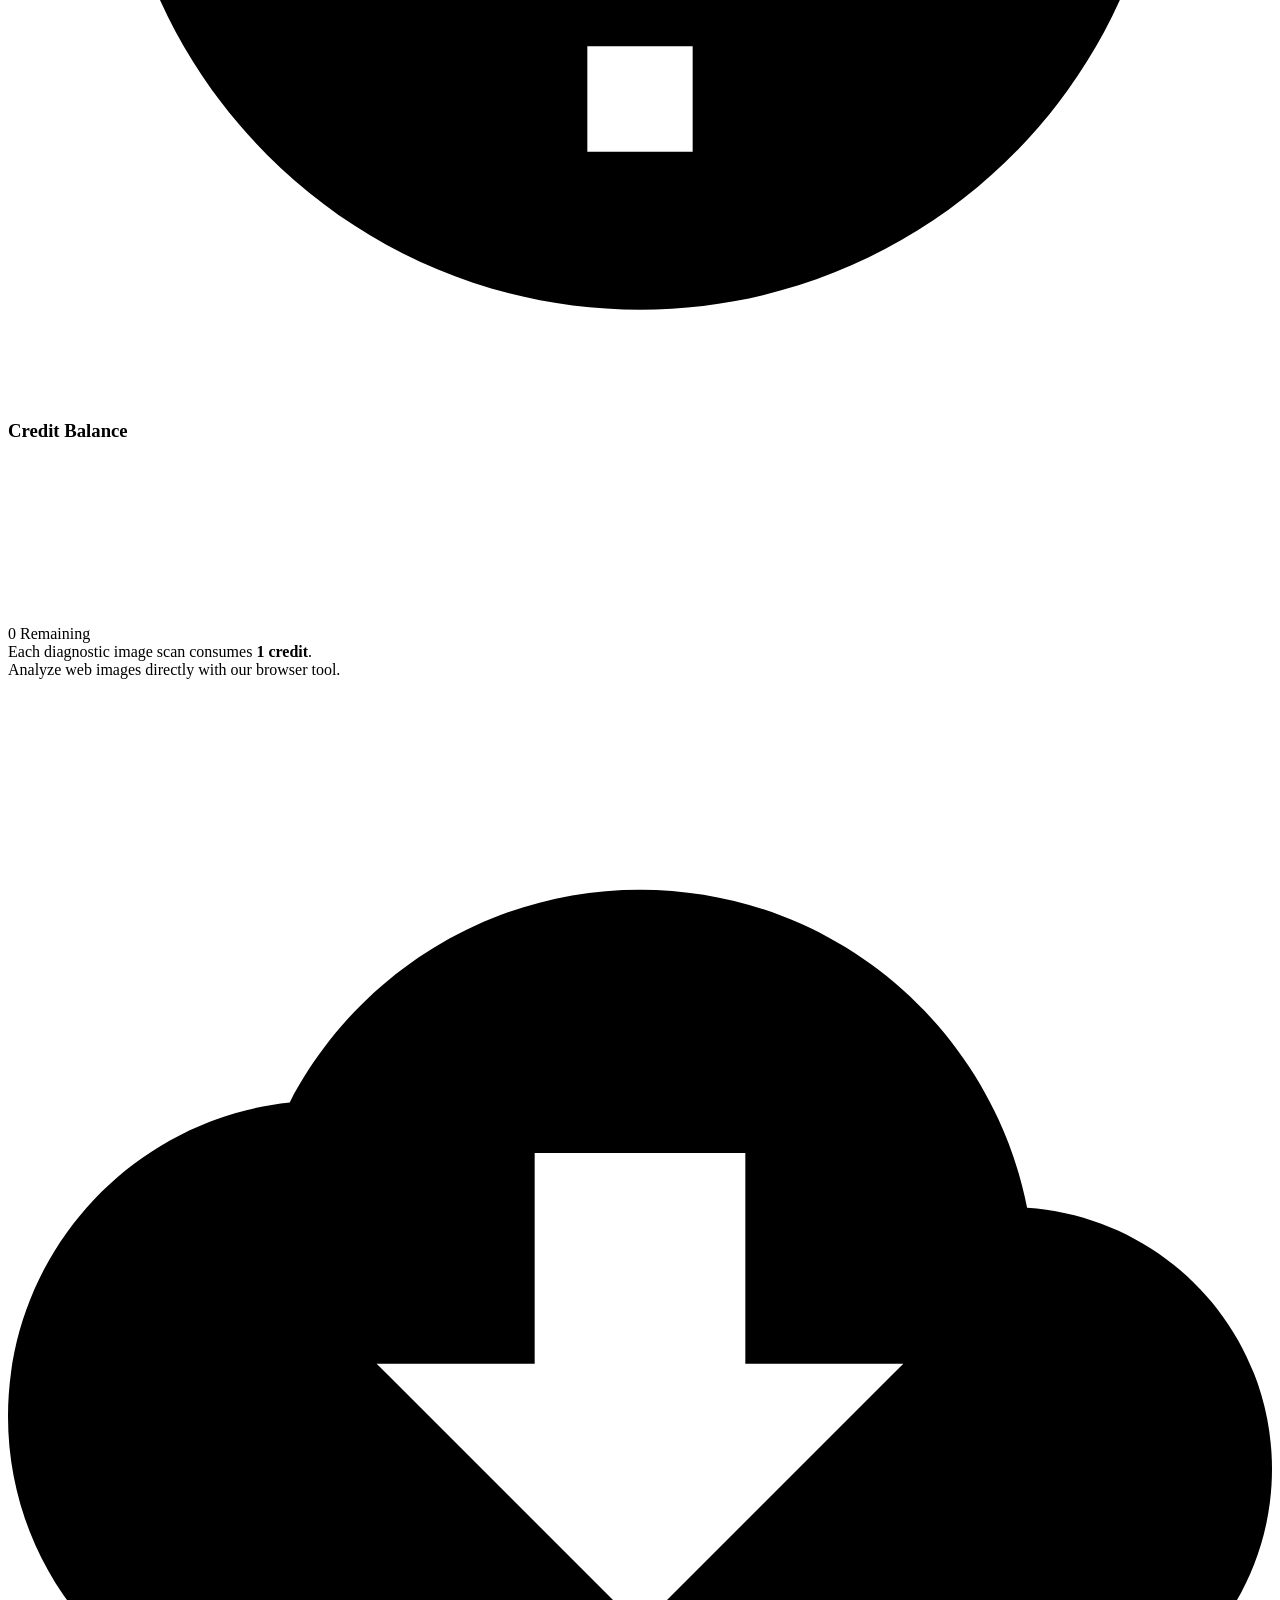
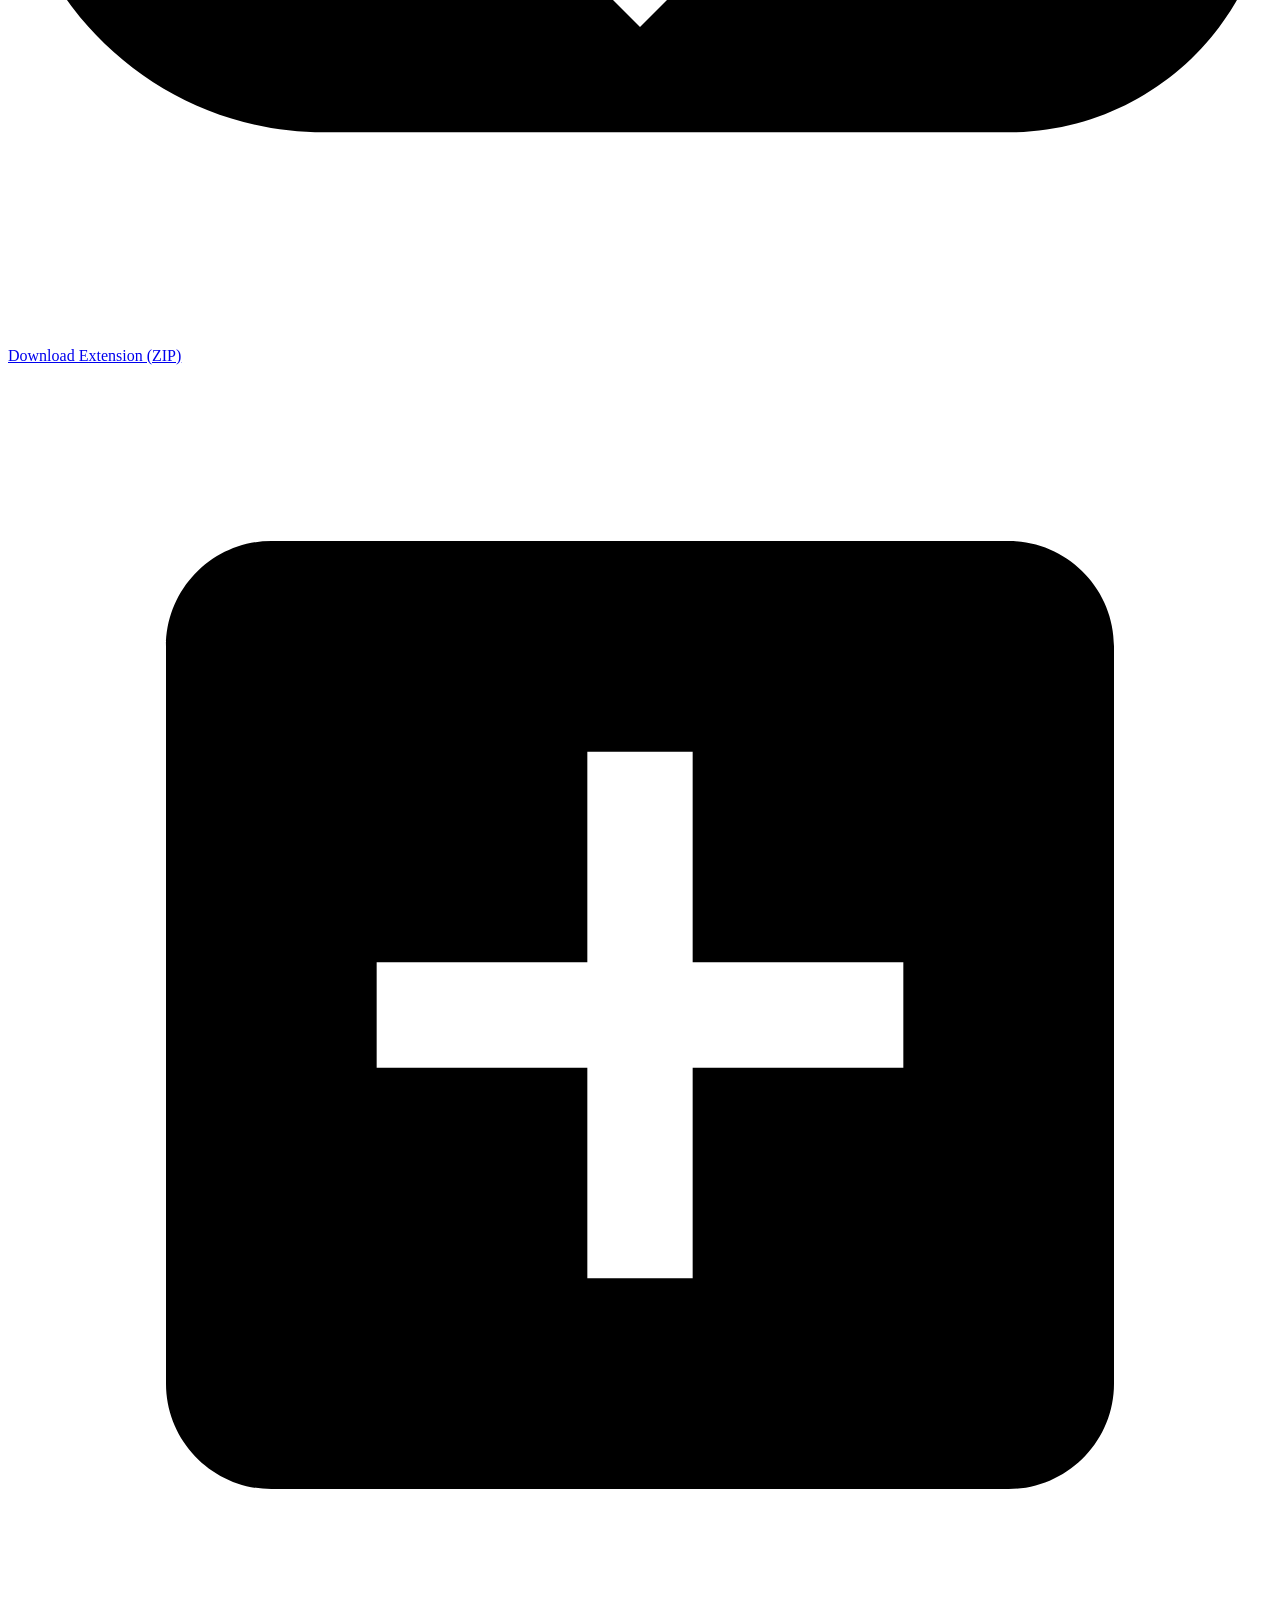
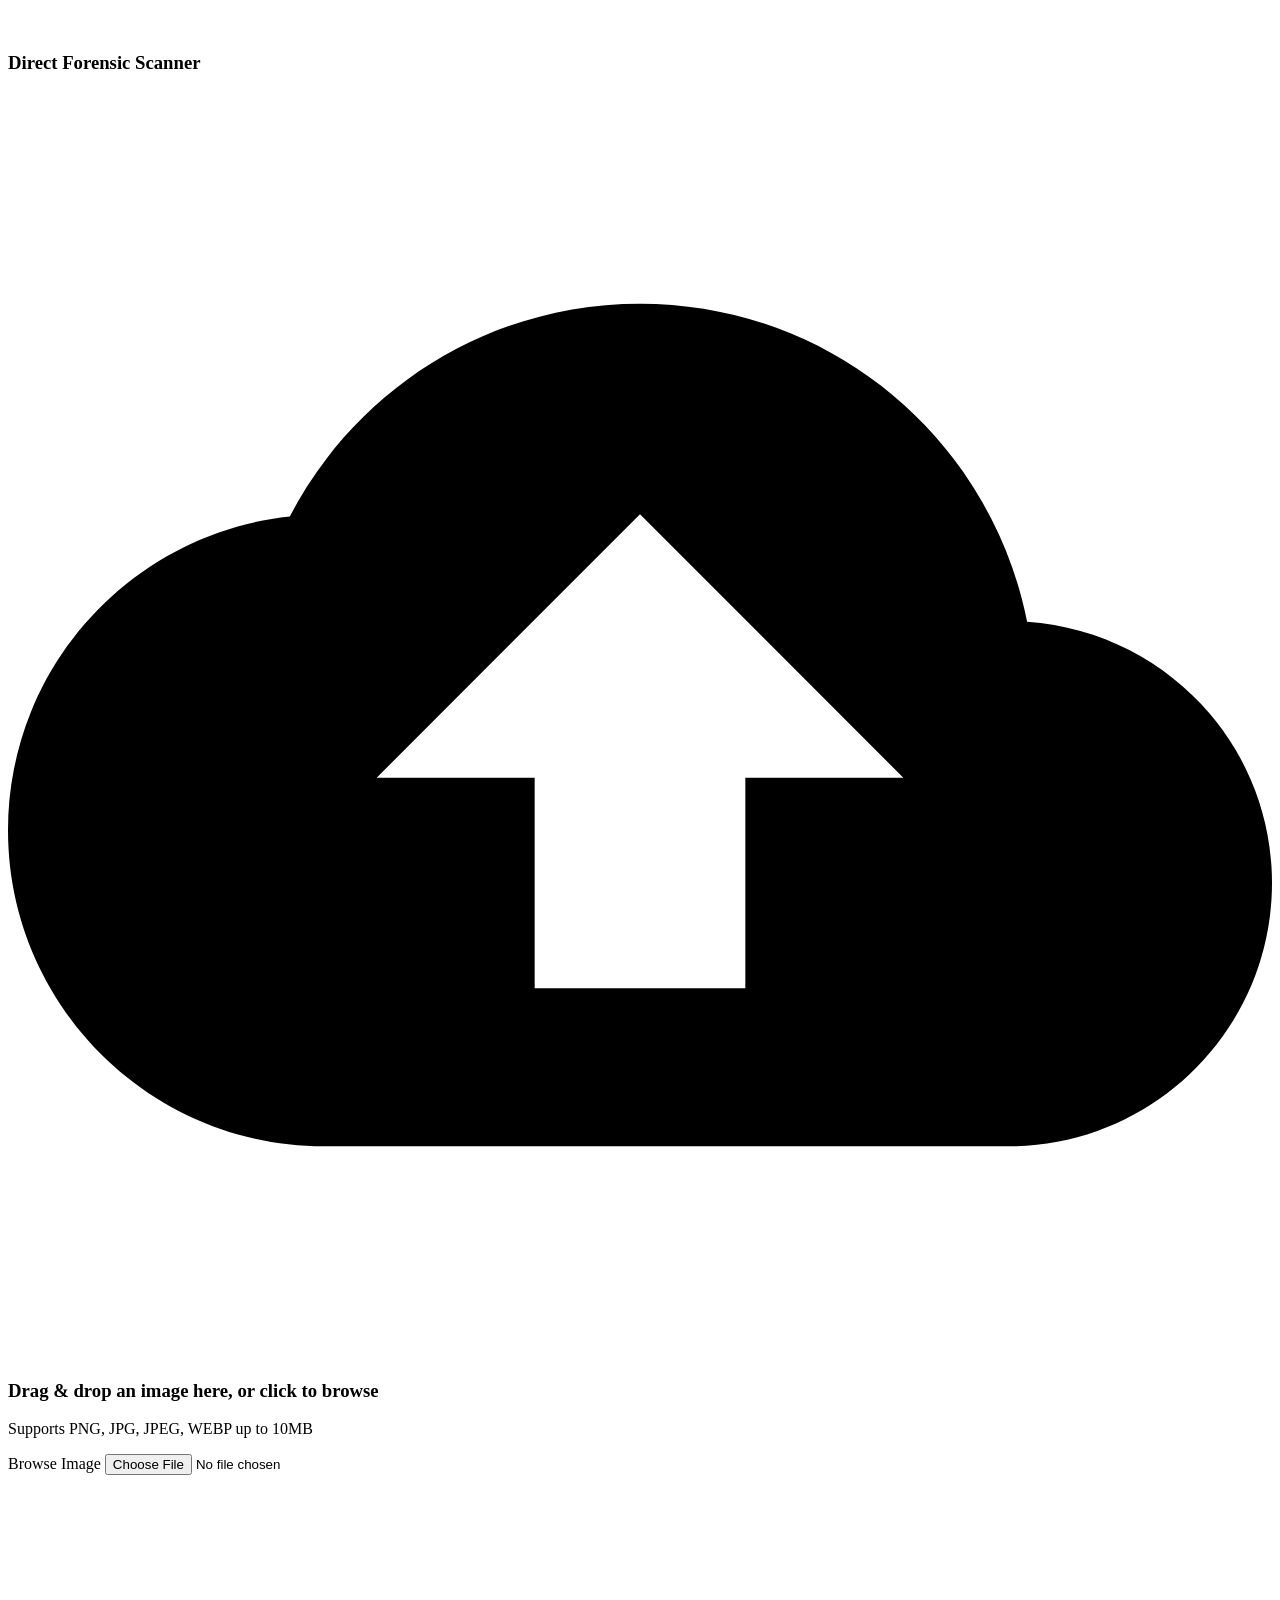
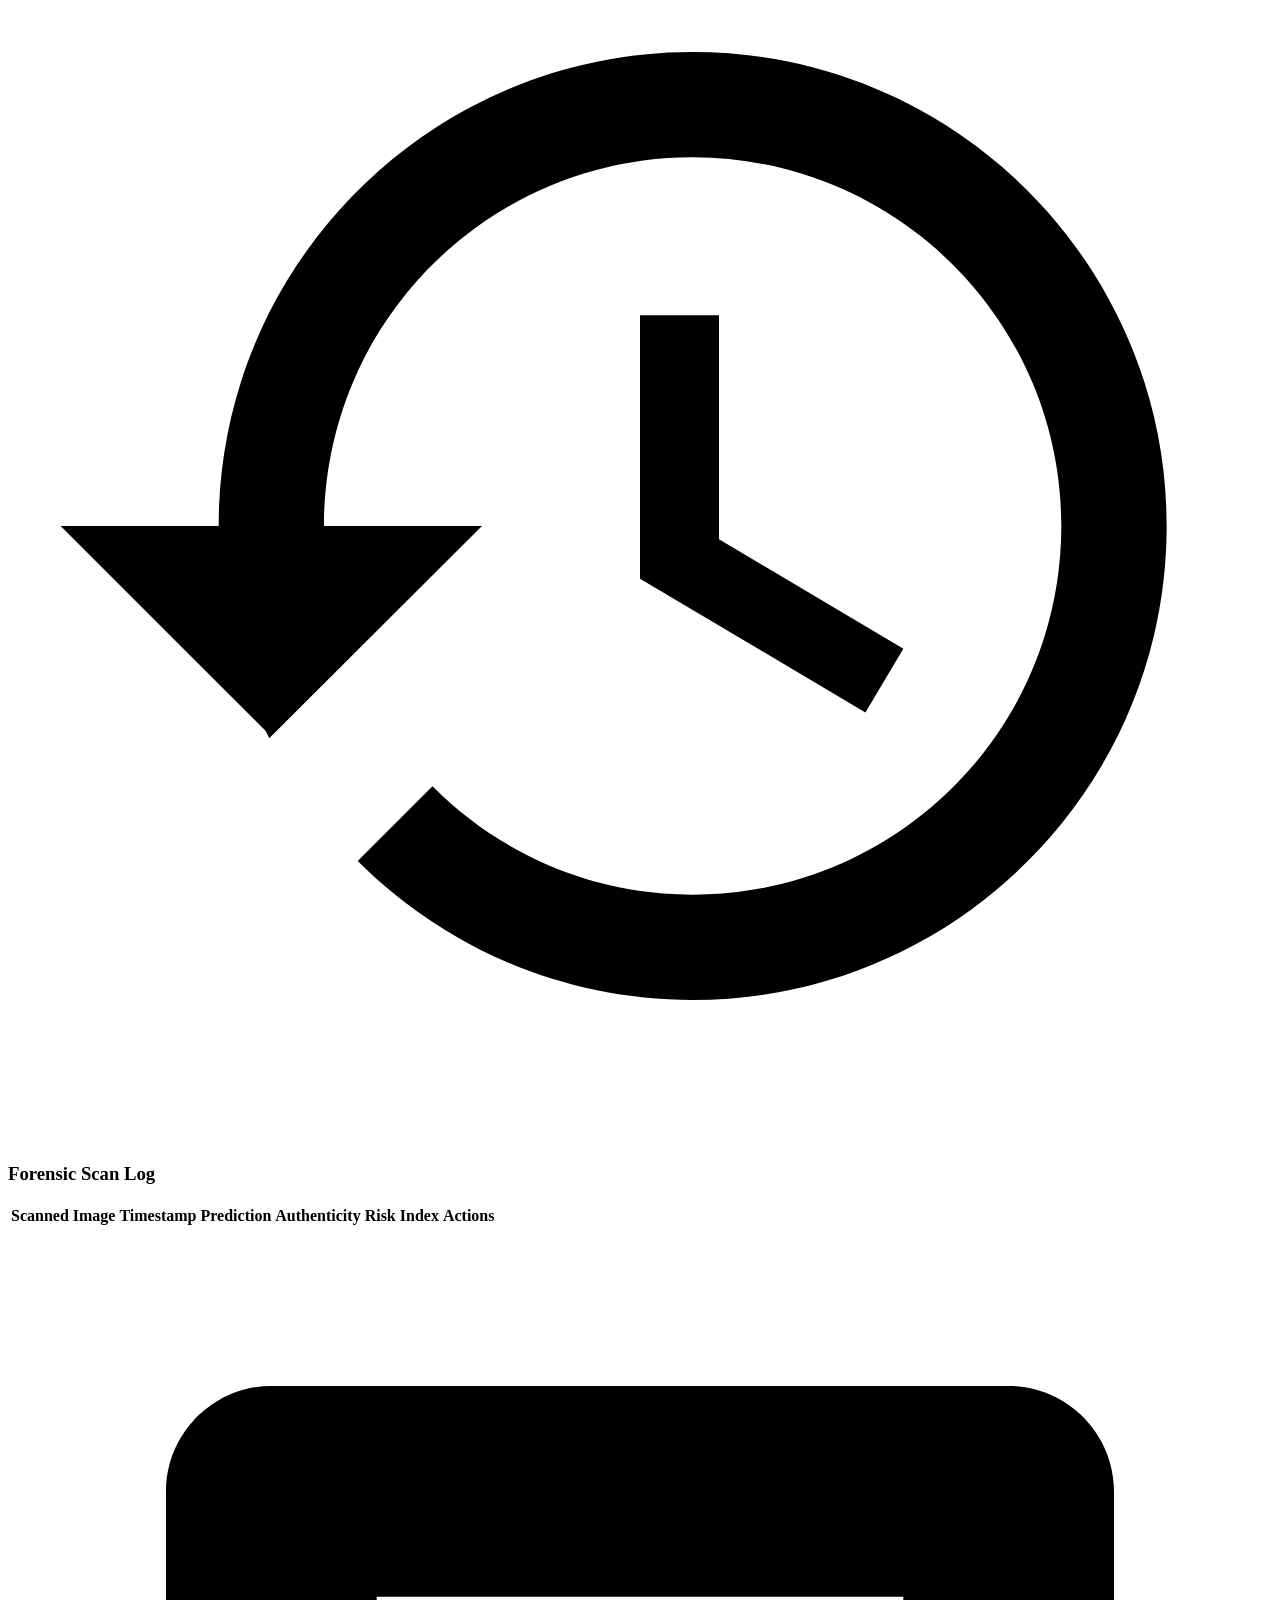
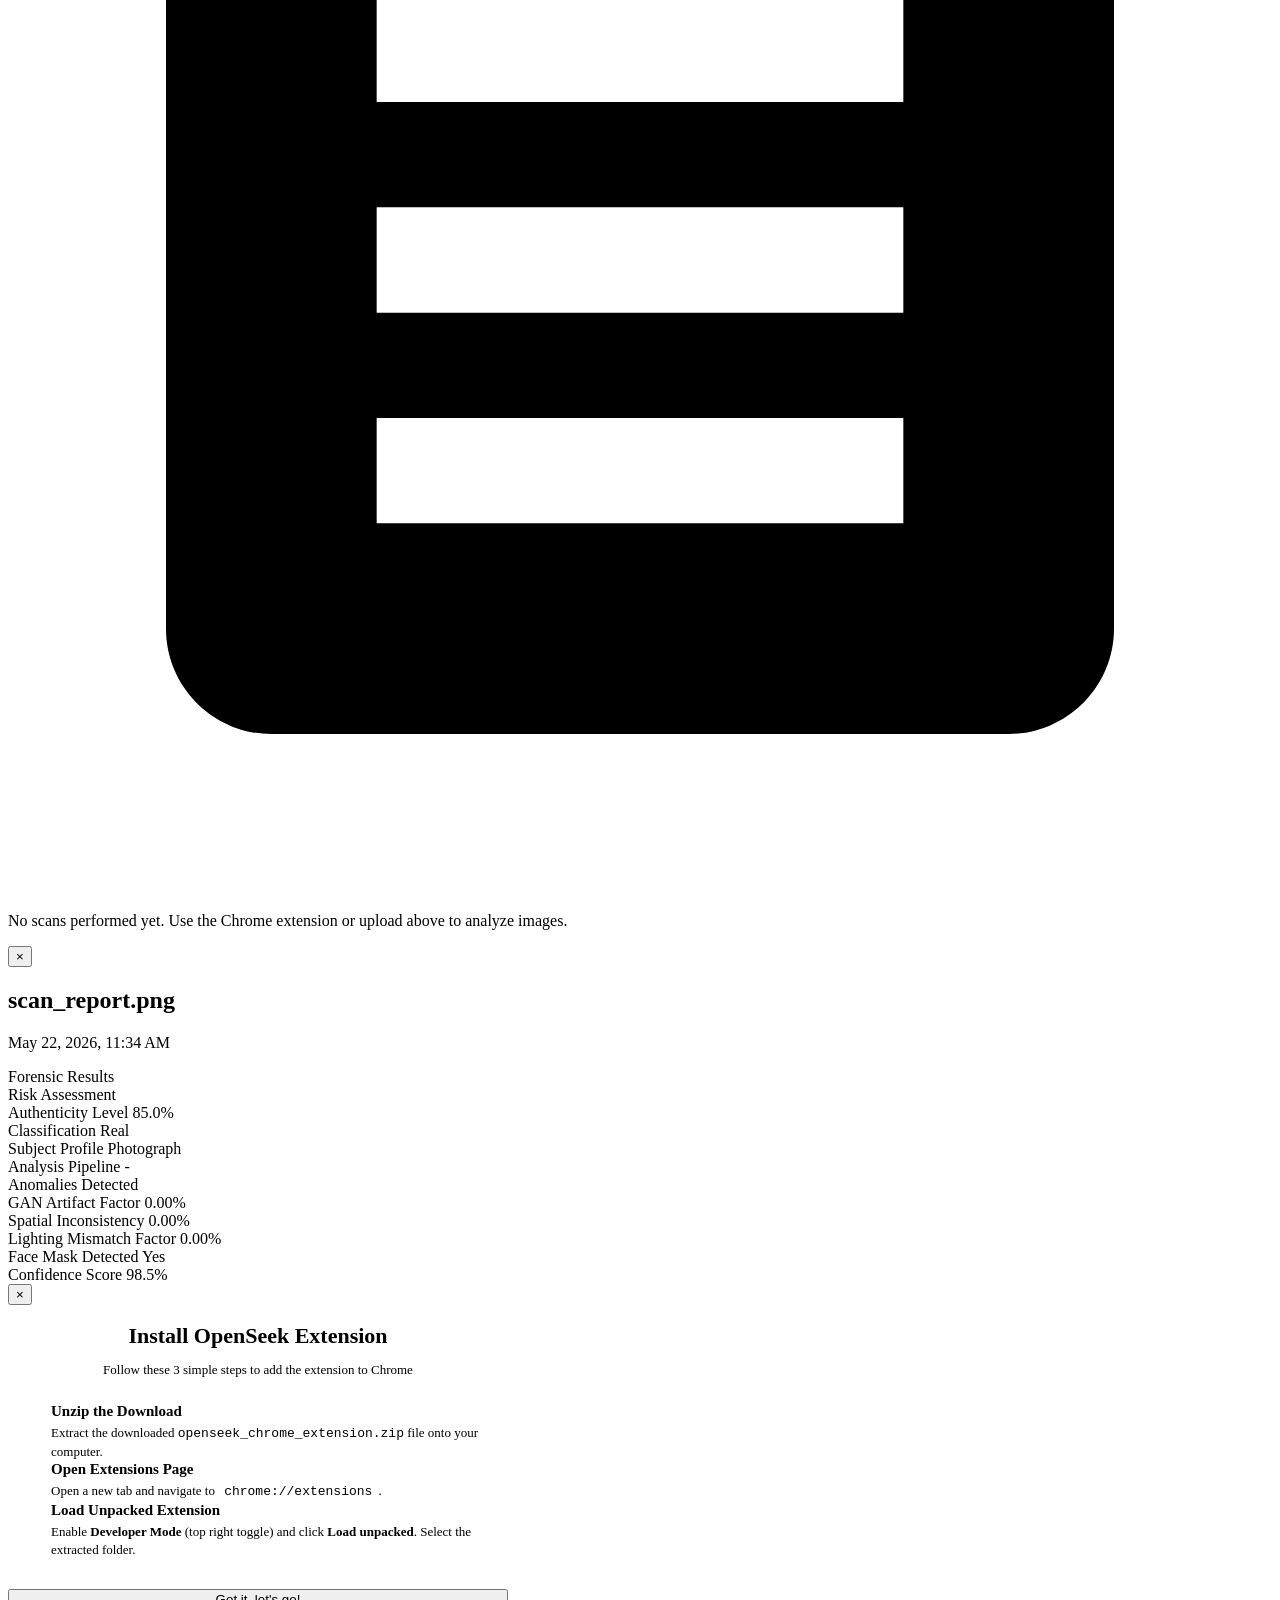
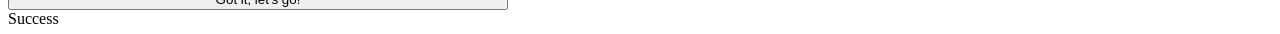
==== commit 5bc2d249: "UI: Overhaul dashboard with premium aesthetic upgrades, SVG progress rings, details anomaly bars, pu" ====
--- a/backend/static/index.html
+++ b/backend/static/index.html
@@ -20,6 +20,9 @@
             <span>OpenSeek</span>
         </div>
         <div class="nav-actions">
+            <button class="theme-toggle-btn" id="theme-toggle-btn" onclick="app.toggleTheme()" title="Toggle Theme" style="margin-right: 10px;">
+                <svg id="theme-icon" viewBox="0 0 24 24" style="width: 20px; height: 20px; fill: currentColor;"></svg>
+            </button>
             <div id="header-user-info" class="user-badge hidden">
                 <span class="user-email" id="header-email">user@openseek.ai</span>
                 <span class="credits-pill">
@@ -241,9 +244,23 @@
                 </h3>
 
                 <div class="credits-circle-container">
-                    <div id="credits-radial-progress" class="credits-progress">
-                        <span id="dashboard-credits" class="credits-value">0</span>
-                        <span class="credits-max">Remaining</span>
+                    <div class="credits-ring-wrapper">
+                        <svg class="progress-ring" width="160" height="160">
+                            <!-- Background Track -->
+                            <circle class="progress-ring-track" stroke="rgba(255, 255, 255, 0.05)" stroke-width="8" fill="transparent" r="70" cx="80" cy="80" />
+                            <!-- Animated Foreground -->
+                            <circle class="progress-ring-circle" id="credits-svg-bar" stroke="url(#purple-cyan-gradient)" stroke-width="8" stroke-linecap="round" fill="transparent" r="70" cx="80" cy="80" stroke-dasharray="440" stroke-dashoffset="440" />
+                            <defs>
+                                <linearGradient id="purple-cyan-gradient" x1="0%" y1="0%" x2="100%" y2="100%">
+                                    <stop offset="0%" stop-color="var(--accent-primary)" />
+                                    <stop offset="100%" stop-color="var(--accent-secondary)" />
+                                </linearGradient>
+                            </defs>
+                        </svg>
+                        <div class="credits-ring-content">
+                            <span id="dashboard-credits" class="credits-value">0</span>
+                            <span class="credits-max">Remaining</span>
+                        </div>
                     </div>
                 </div>
 
@@ -290,22 +307,34 @@
                     </div>
 
                     <!-- Progress Indicator -->
-                    <div class="scan-progress-container" id="scan-progress-box">
-                        <div class="progress-header">
-                            <span id="scan-status-text">Uploading image...</span>
-                            <span id="scan-progress-percent">0%</span>
-                        </div>
-                        <div class="progress-bar-bg">
-                            <div class="progress-bar-fill" id="scan-progress-fill"></div>
+                    <div class="scan-progress-container" id="scan-progress-box" style="display: none; flex-direction: column; align-items: center;">
+                        <div class="scan-preview-wrapper">
+                            <img id="scan-image-preview" src="" class="scan-preview-img hidden">
+                            <div class="scan-laser-line-active"></div>
+                        </div>
+                        <div class="progress-info-wrap" style="width: 100%;">
+                            <div class="progress-header">
+                                <span id="scan-status-text">Uploading image...</span>
+                                <span id="scan-progress-percent">0%</span>
+                            </div>
+                            <div class="progress-bar-bg">
+                                <div class="progress-bar-fill" id="scan-progress-fill"></div>
+                            </div>
                         </div>
                     </div>
 
                     <!-- Scan Results Display -->
-                    <div class="scan-result-panel" id="scan-result-box">
+                    <div class="scan-result-panel" id="scan-result-box" style="display: none;">
                         <div class="result-gauge-box">
-                            <div class="gauge-circle" id="result-radial-gauge">
-                                <span class="gauge-score" id="result-score">0%</span>
-                                <span class="gauge-label">Authenticity</span>
+                            <div class="gauge-container">
+                                <svg class="gauge-ring" width="120" height="120">
+                                    <circle class="gauge-ring-track" stroke="rgba(255,255,255,0.05)" stroke-width="6" fill="transparent" r="50" cx="60" cy="60" />
+                                    <circle class="gauge-ring-circle" id="result-svg-bar" stroke="var(--color-low)" stroke-width="6" stroke-linecap="round" fill="transparent" r="50" cx="60" cy="60" stroke-dasharray="314" stroke-dashoffset="314" />
+                                </svg>
+                                <div class="gauge-content">
+                                    <span class="gauge-score" id="result-score">0%</span>
+                                    <span class="gauge-label">Authenticity</span>
+                                </div>
                             </div>
                             <div id="result-badge-container" class="result-badge-wrap"></div>
                         </div>
@@ -329,6 +358,37 @@
                             <div class="result-row">
                                 <span class="result-row-label">Analysis Pipeline:</span>
                                 <span class="result-row-value" id="result-pipeline">-</span>
+                            </div>
+                            
+                            <!-- Detailed Anomaly Bars -->
+                            <div class="metric-progress-group" style="margin-top: 15px;">
+                                <div class="metric-progress-header">
+                                    <span>AI Probability</span>
+                                    <span id="metric-ai-prob-val">0%</span>
+                                </div>
+                                <div class="metric-progress-bg">
+                                    <div class="metric-progress-fill fill-red" id="metric-ai-prob-fill" style="width: 0%"></div>
+                                </div>
+                            </div>
+                            
+                            <div class="metric-progress-group">
+                                <div class="metric-progress-header">
+                                    <span>Ensemble Confidence</span>
+                                    <span id="metric-confidence-val">0%</span>
+                                </div>
+                                <div class="metric-progress-bg">
+                                    <div class="metric-progress-fill fill-purple" id="metric-confidence-fill" style="width: 0%"></div>
+                                </div>
+                            </div>
+                            
+                            <div class="metric-progress-group">
+                                <div class="metric-progress-header">
+                                    <span>Anomaly Index</span>
+                                    <span id="metric-anomaly-val">0%</span>
+                                </div>
+                                <div class="metric-progress-bg">
+                                    <div class="metric-progress-fill fill-cyan" id="metric-anomaly-fill" style="width: 0%"></div>
+                                </div>
                             </div>
                         </div>
                     </div>
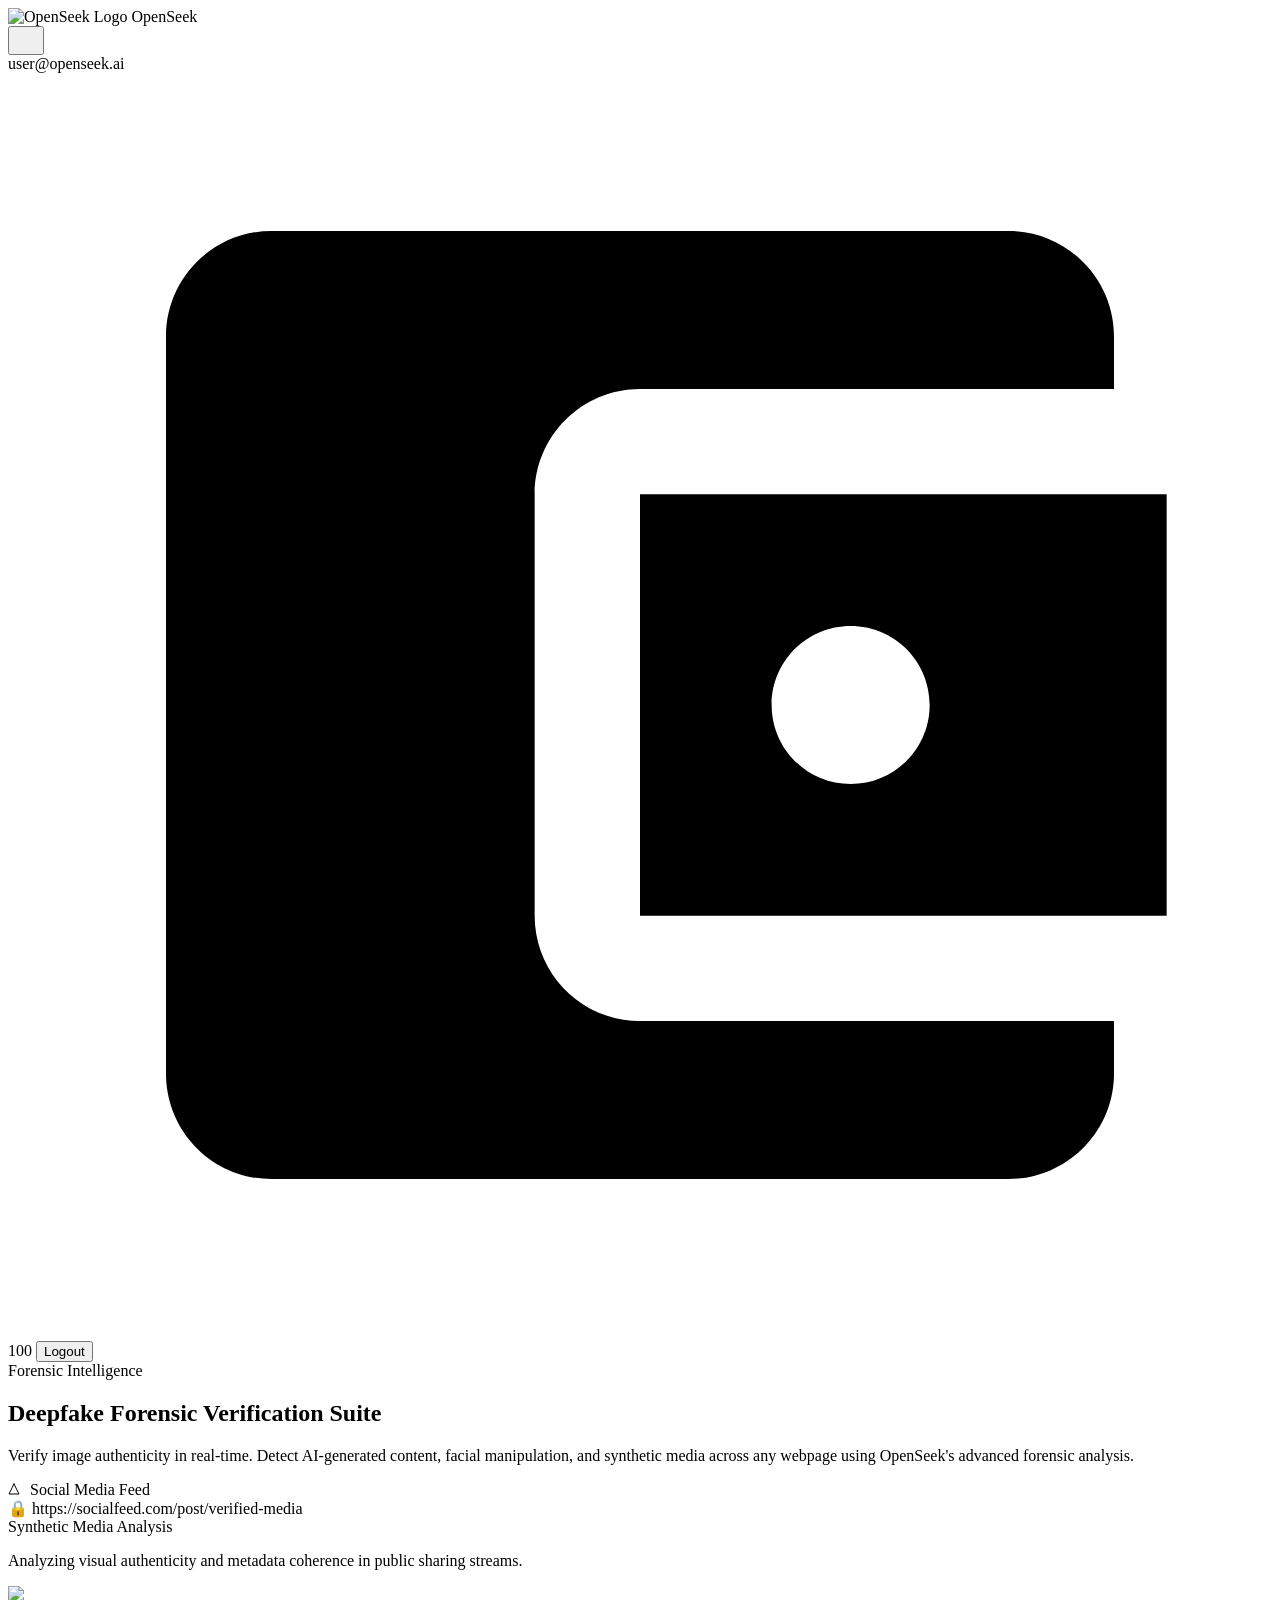
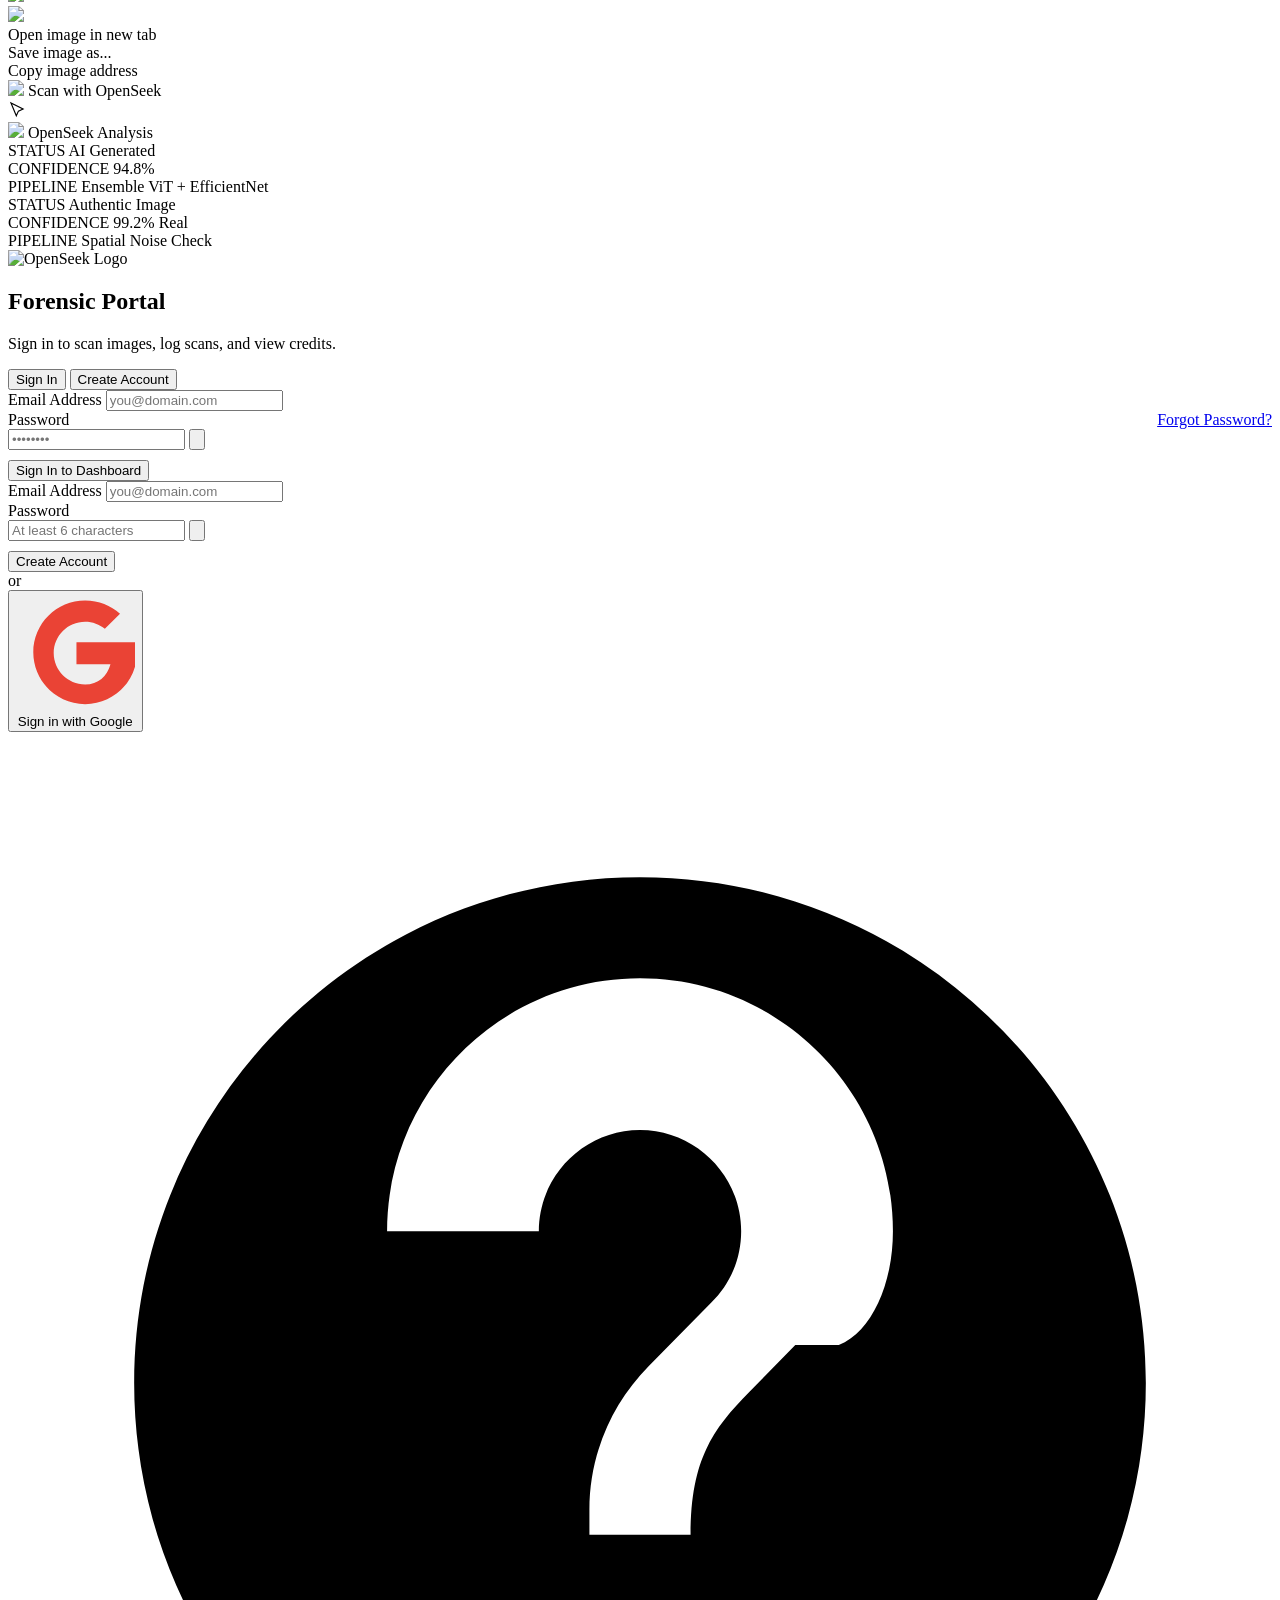
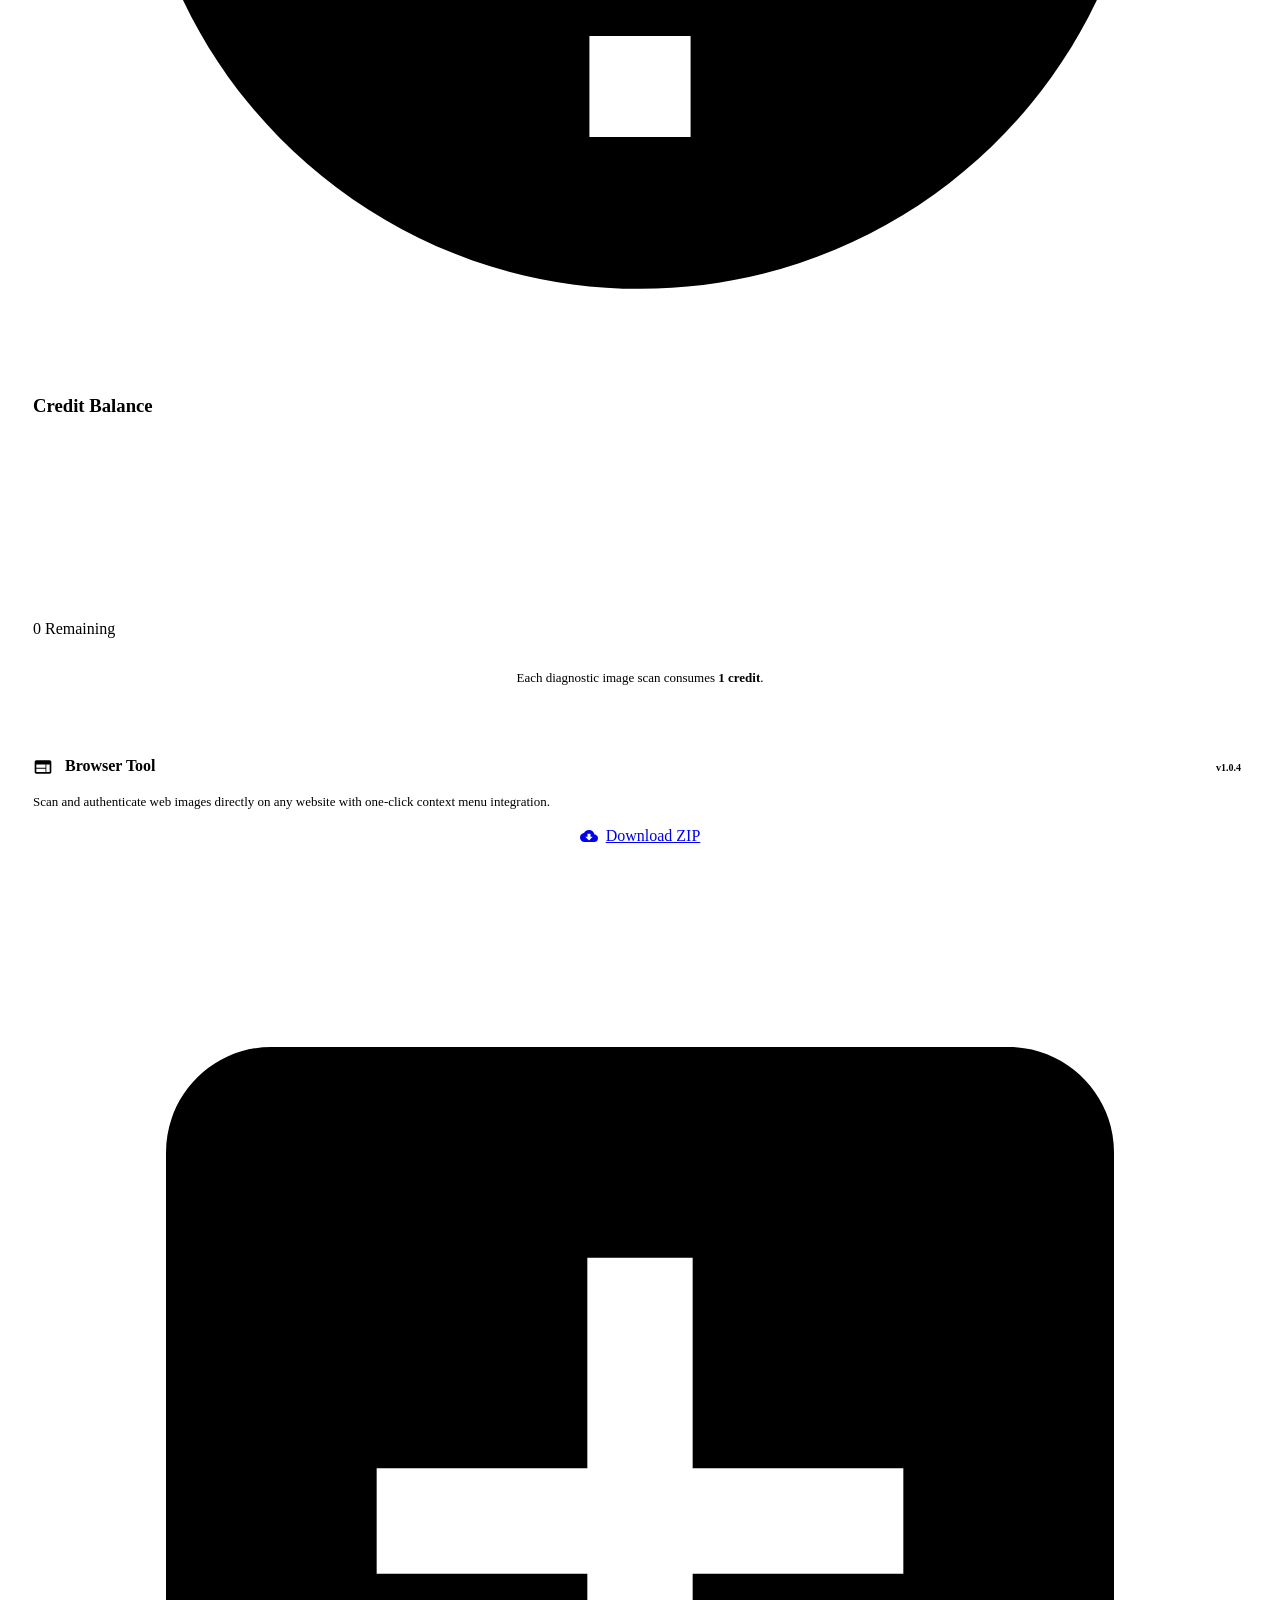
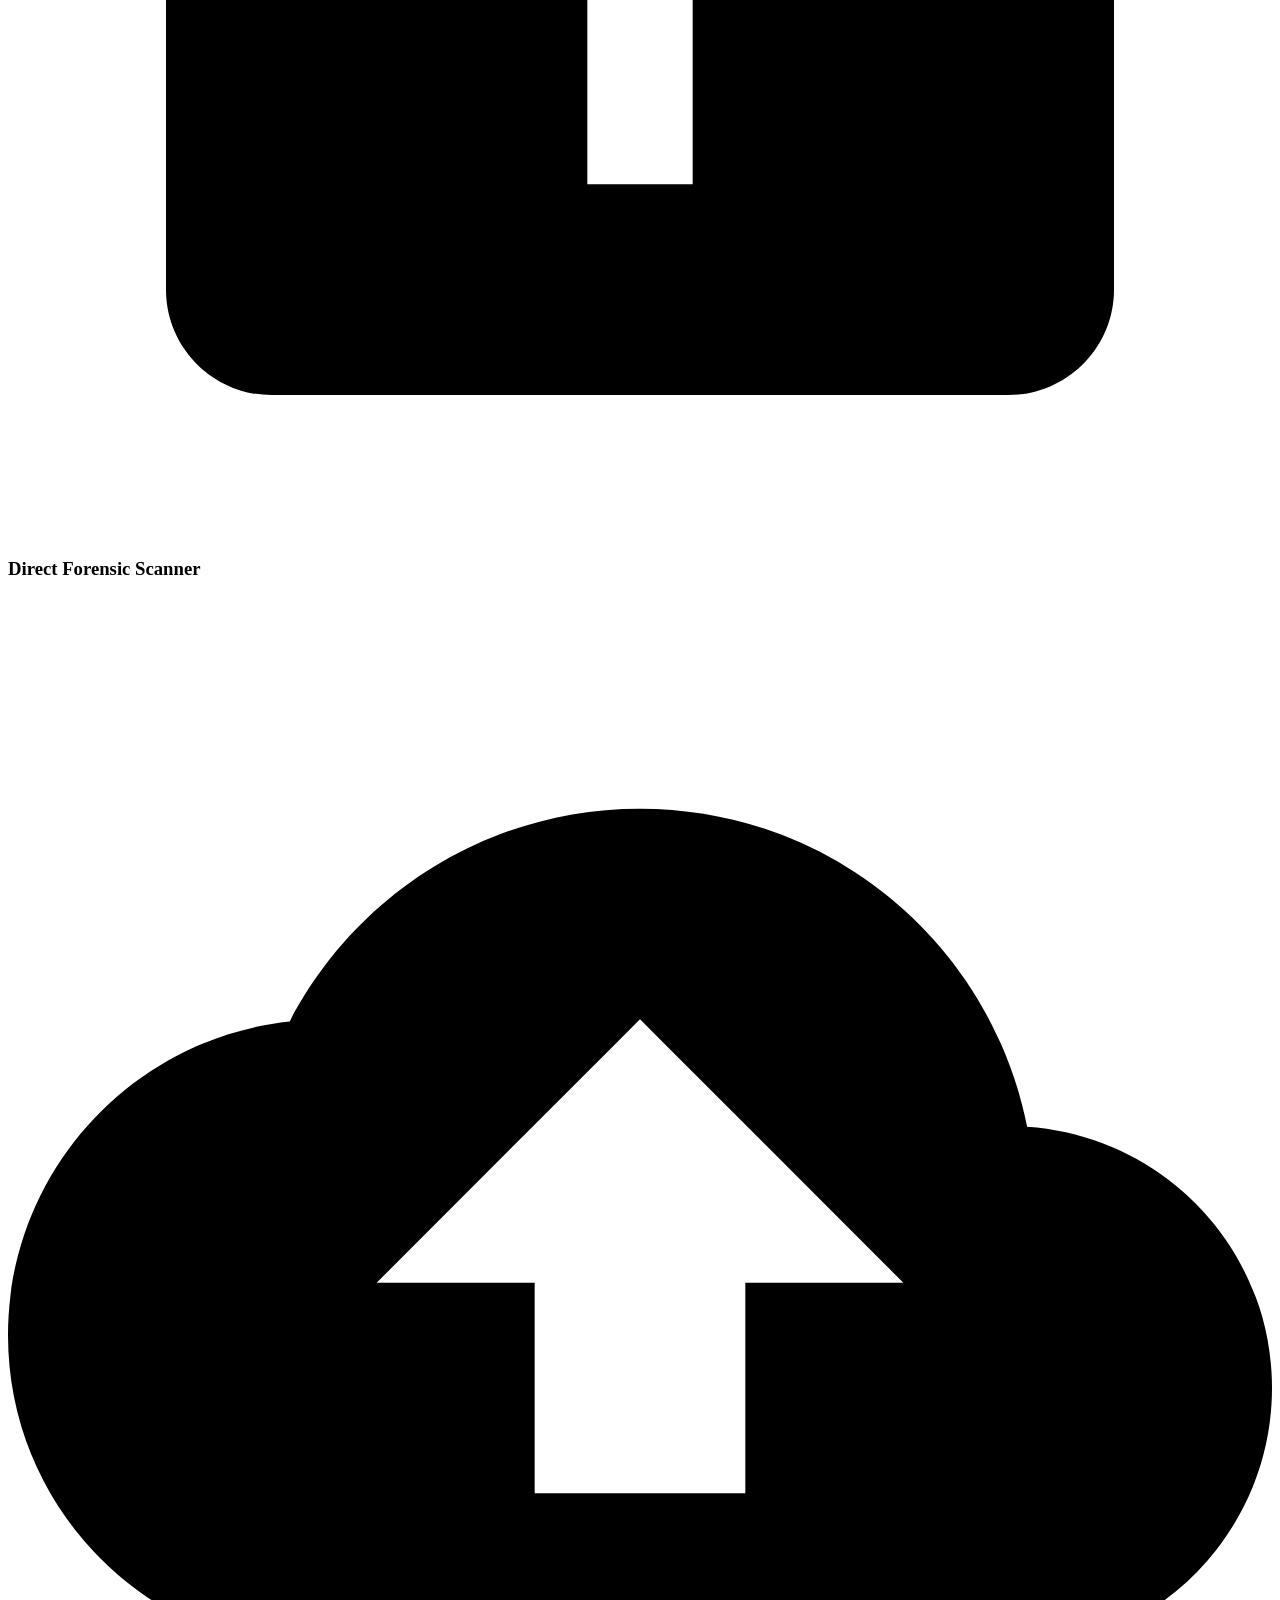
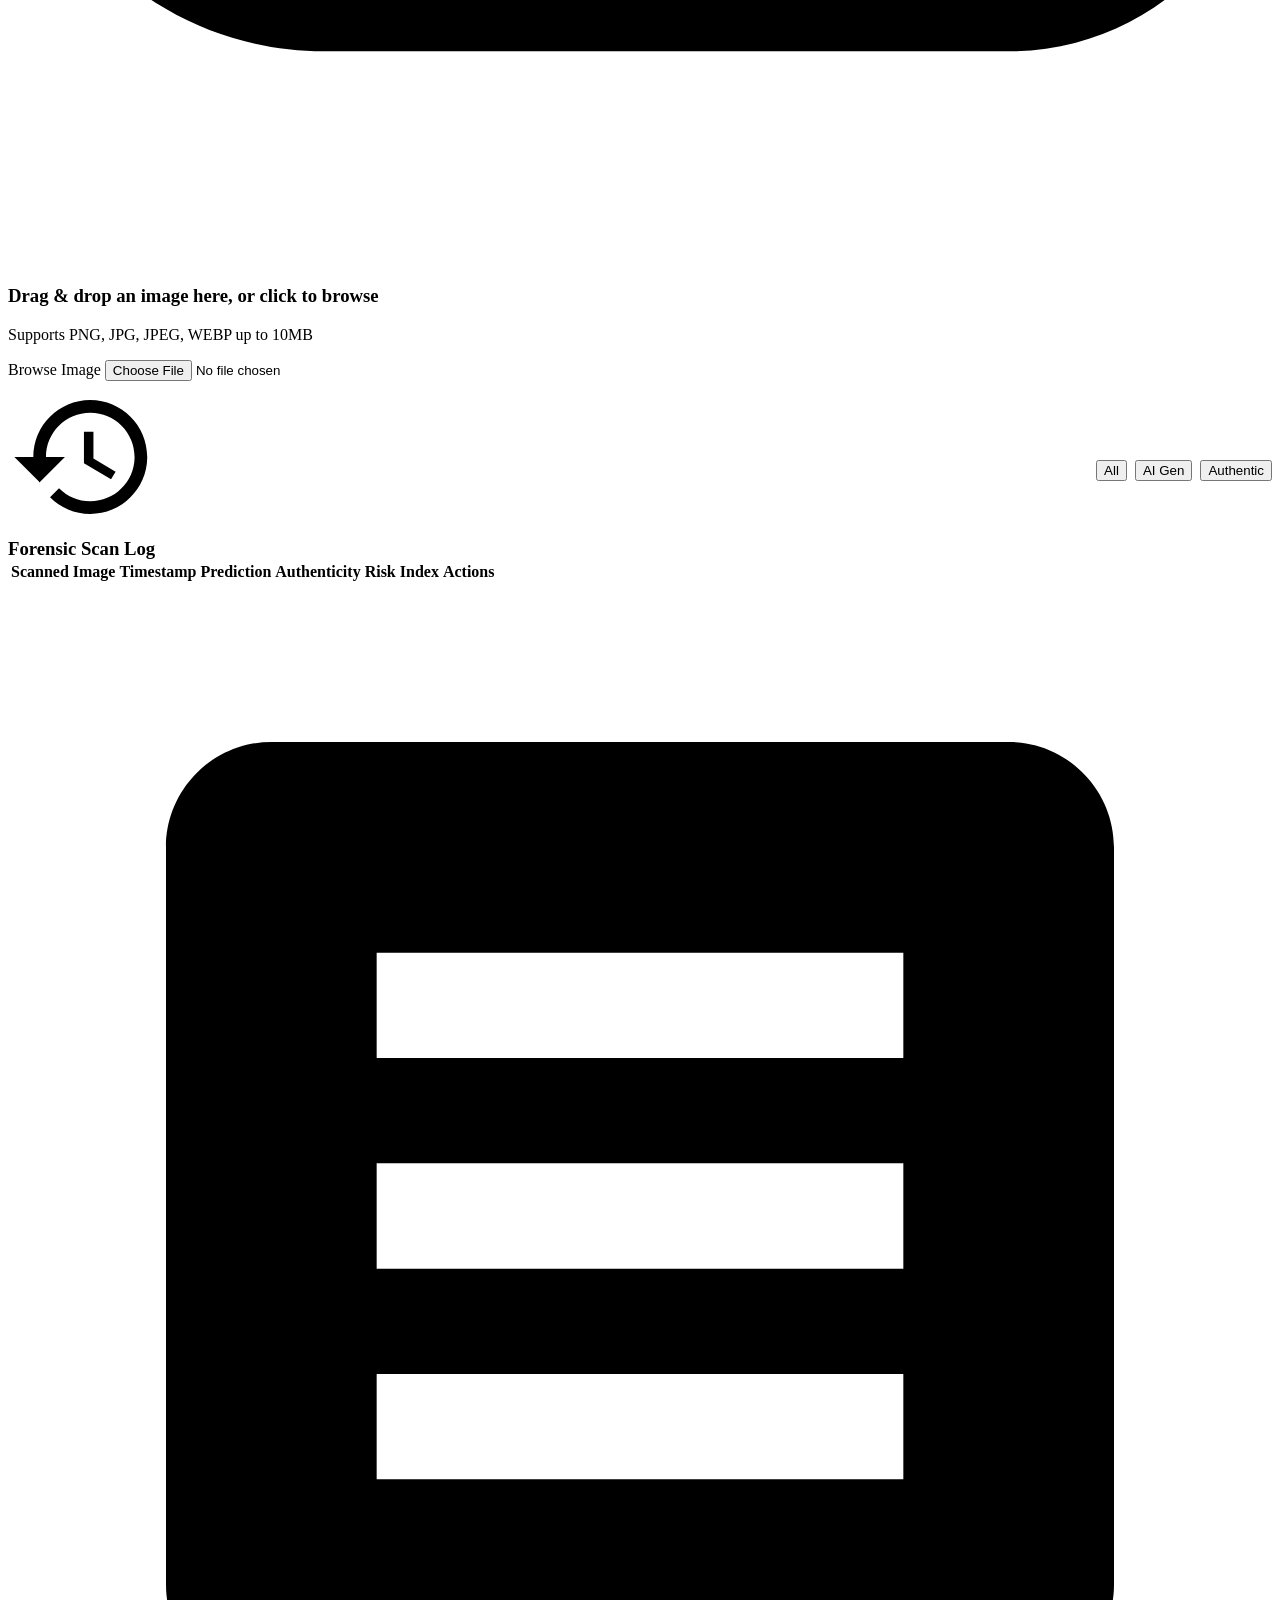
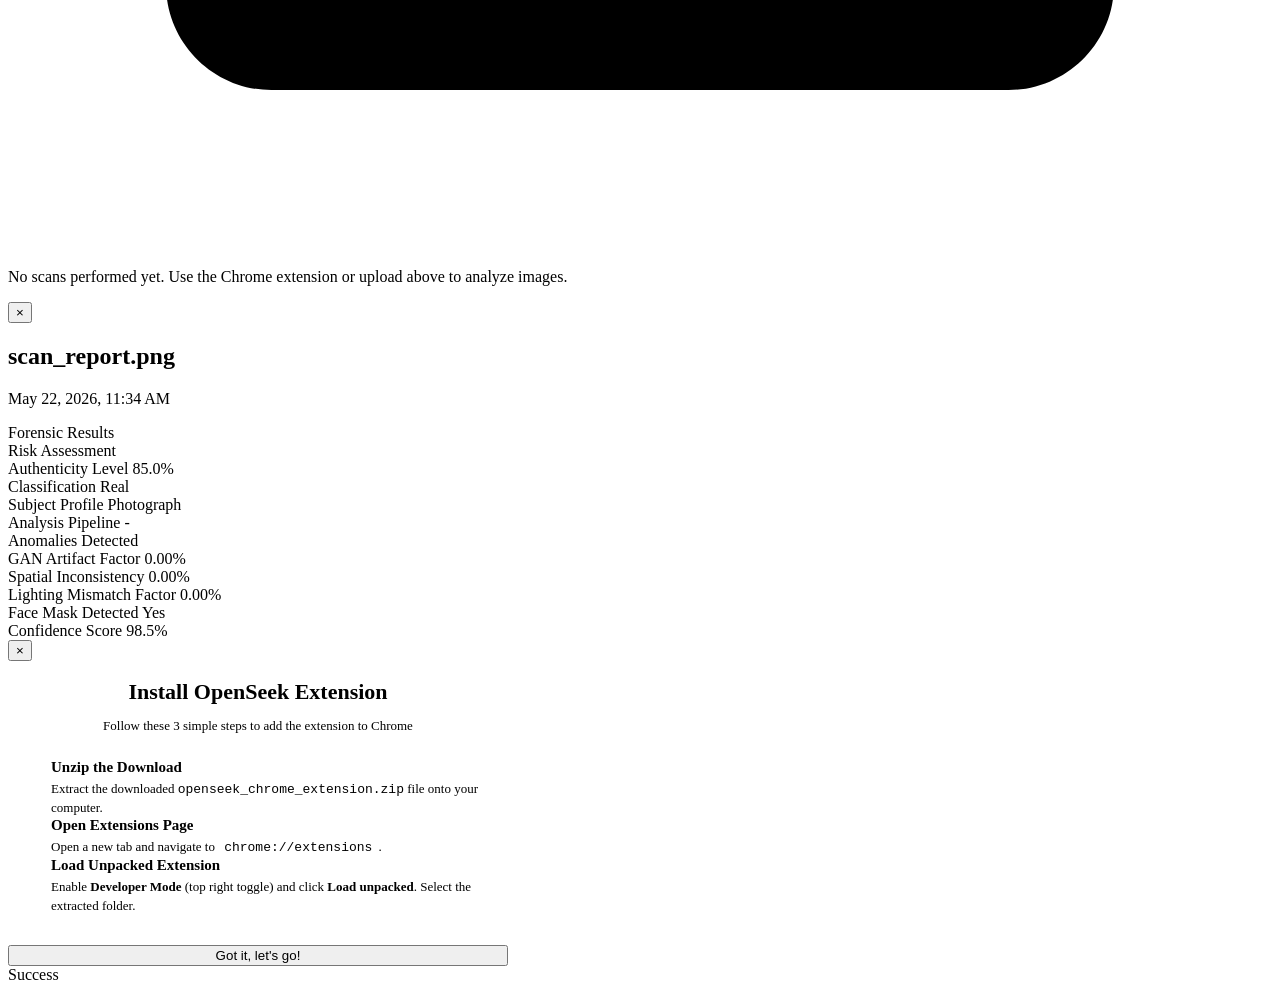
==== commit c169c011: "Enhance UI with separate left column cards, reset scanner button, and scan logs filter pills" ====
--- a/backend/static/index.html
+++ b/backend/static/index.html
@@ -233,51 +233,60 @@
 
         <!-- 2. Dashboard Panel View -->
         <section id="dashboard-section" class="dashboard-grid hidden">
-            
-            <!-- Left Side: User Profile & Credits -->
-            <div class="profile-card glass-panel">
-                <h3 class="card-title">
-                    <svg viewBox="0 0 24 24">
-                        <path d="M12 2C6.48 2 2 6.48 2 12s4.48 10 10 10 10-4.48 10-10S17.52 2 12 2zm1 17h-2v-2h2v2zm2.07-7.75l-.9.92C13.45 12.9 13 13.5 13 15h-2v-.5c0-1.1.45-2.1 1.17-2.83l1.24-1.26c.37-.36.59-.86.59-1.41 0-1.1-.9-2-2-2s-2 .9-2 2H7c0-2.76 2.24-5 5-5s5 2.24 5 5c0 1.04-.42 1.99-1.07 2.25z"/>
-                    </svg>
-                    Credit Balance
-                </h3>
-
-                <div class="credits-circle-container">
-                    <div class="credits-ring-wrapper">
-                        <svg class="progress-ring" width="160" height="160">
-                            <!-- Background Track -->
-                            <circle class="progress-ring-track" stroke="rgba(255, 255, 255, 0.05)" stroke-width="8" fill="transparent" r="70" cx="80" cy="80" />
-                            <!-- Animated Foreground -->
-                            <circle class="progress-ring-circle" id="credits-svg-bar" stroke="url(#purple-cyan-gradient)" stroke-width="8" stroke-linecap="round" fill="transparent" r="70" cx="80" cy="80" stroke-dasharray="440" stroke-dashoffset="440" />
-                            <defs>
-                                <linearGradient id="purple-cyan-gradient" x1="0%" y1="0%" x2="100%" y2="100%">
-                                    <stop offset="0%" stop-color="var(--accent-primary)" />
-                                    <stop offset="100%" stop-color="var(--accent-secondary)" />
-                                </linearGradient>
-                            </defs>
+            <div class="dashboard-left-col" style="display: flex; flex-direction: column; gap: 20px;">
+                <div class="profile-card glass-panel" style="padding: 25px; display: flex; flex-direction: column; gap: 20px;">
+                    <h3 class="card-title">
+                        <svg viewBox="0 0 24 24">
+                            <path d="M12 2C6.48 2 2 6.48 2 12s4.48 10 10 10 10-4.48 10-10S17.52 2 12 2zm1 17h-2v-2h2v2zm2.07-7.75l-.9.92C13.45 12.9 13 13.5 13 15h-2v-.5c0-1.1.45-2.1 1.17-2.83l1.24-1.26c.37-.36.59-.86.59-1.41 0-1.1-.9-2-2-2s-2 .9-2 2H7c0-2.76 2.24-5 5-5s5 2.24 5 5c0 1.04-.42 1.99-1.07 2.25z"/>
                         </svg>
-                        <div class="credits-ring-content">
-                            <span id="dashboard-credits" class="credits-value">0</span>
-                            <span class="credits-max">Remaining</span>
-                        </div>
-                    </div>
-                </div>
-
-                <div class="credits-info">
-                    Each diagnostic image scan consumes <strong>1 credit</strong>.
-                </div>
-
-                <!-- Chrome Extension Download Section -->
-                <div class="extension-download-card">
-                    <div class="extension-info-text">
-                        Analyze web images directly with our browser tool.
-                    </div>
-                    <a id="download-extension-btn" href="/download-extension" class="btn btn-primary download-btn">
-                        <svg viewBox="0 0 24 24">
+                        Credit Balance
+                    </h3>
+
+                    <div class="credits-circle-container">
+                        <div class="credits-ring-wrapper">
+                            <svg class="progress-ring" width="160" height="160">
+                                <!-- Background Track -->
+                                <circle class="progress-ring-track" stroke="rgba(255, 255, 255, 0.05)" stroke-width="8" fill="transparent" r="70" cx="80" cy="80" />
+                                <!-- Animated Foreground -->
+                                <circle class="progress-ring-circle" id="credits-svg-bar" stroke="url(#purple-cyan-gradient)" stroke-width="8" stroke-linecap="round" fill="transparent" r="70" cx="80" cy="80" stroke-dasharray="440" stroke-dashoffset="440" />
+                                <defs>
+                                    <linearGradient id="purple-cyan-gradient" x1="0%" y1="0%" x2="100%" y2="100%">
+                                        <stop offset="0%" stop-color="var(--accent-primary)" />
+                                        <stop offset="100%" stop-color="var(--accent-secondary)" />
+                                    </linearGradient>
+                                </defs>
+                            </svg>
+                            <div class="credits-ring-content">
+                                <span id="dashboard-credits" class="credits-value">0</span>
+                                <span class="credits-max">Remaining</span>
+                            </div>
+                        </div>
+                    </div>
+
+                    <div class="credits-info" style="font-size: 13px; color: var(--text-secondary); text-align: center; margin-top: 10px; line-height: 1.5;">
+                        Each diagnostic image scan consumes <strong>1 credit</strong>.
+                    </div>
+                </div>
+
+                <!-- Chrome Extension Download Card -->
+                <div class="extension-card glass-panel" style="padding: 25px; display: flex; flex-direction: column; gap: 15px;">
+                    <div style="display: flex; align-items: center; justify-content: space-between;">
+                        <h3 class="card-title" style="margin: 0; font-size: 16px;">
+                            <svg viewBox="0 0 24 24" style="width: 20px; height: 20px; fill: var(--accent-secondary); margin-right: 8px; vertical-align: middle;">
+                                <path d="M20 4H4c-1.1 0-1.99.9-1.99 2L2 18c0 1.1.9 2 2 2h16c1.1 0 2-.9 2-2V6c0-1.1-.9-2-2-2zm-5 14H4v-4h11v4zm0-5H4V9h11v4zm5 5h-4V9h4v9z"/>
+                            </svg>
+                            Browser Tool
+                        </h3>
+                        <span class="badge badge-uncertain" style="font-size: 10px; font-weight: 700; padding: 2px 6px;">v1.0.4</span>
+                    </div>
+                    <div class="extension-info-text" style="font-size: 13px; color: var(--text-secondary); line-height: 1.5; text-align: left;">
+                        Scan and authenticate web images directly on any website with one-click context menu integration.
+                    </div>
+                    <a id="download-extension-btn" href="/download-extension" class="btn btn-primary download-btn" style="width: 100%; display: inline-flex; align-items: center; justify-content: center; gap: 8px;">
+                        <svg viewBox="0 0 24 24" style="width: 18px; height: 18px; fill: currentColor;">
                             <path d="M19.35 10.04C18.67 6.59 15.64 4 12 4 9.11 4 6.6 5.64 5.35 8.04 2.34 8.36 0 10.91 0 14c0 3.31 2.69 6 6 6h13c2.76 0 5-2.24 5-5 0-2.64-2.05-4.78-4.65-4.96zM17 13l-5 5-5-5h3V9h4v4h3z"/>
                         </svg>
-                        Download Extension (ZIP)
+                        Download ZIP
                     </a>
                 </div>
             </div>
@@ -390,19 +399,34 @@
                                     <div class="metric-progress-fill fill-cyan" id="metric-anomaly-fill" style="width: 0%"></div>
                                 </div>
                             </div>
+
+                            <!-- Scan Another Button -->
+                            <div style="margin-top: 24px; display: flex; justify-content: flex-end;">
+                                <button class="btn btn-secondary btn-scan-another" id="btn-scan-another" onclick="app.resetScanner()">
+                                    <svg viewBox="0 0 24 24">
+                                        <path d="M17.65 6.35C16.2 4.9 14.21 4 12 4c-4.42 0-7.99 3.58-7.99 8s3.57 8 7.99 8c3.73 0 6.84-2.55 7.73-6h-2.08c-.82 2.33-3.04 4-5.65 4-3.31 0-6-2.69-6-6s2.69-6 6-6c1.66 0 3.14.69 4.22 1.78L13 11h7V4l-2.35 2.35z"/>
+                                    </svg>
+                                    Scan Another Specimen
+                                </button>
+                            </div>
                         </div>
                     </div>
                 </div>
 
                 <!-- History Log Table -->
                 <div id="history-section" class="glass-panel history-section hidden">
-                    <div class="history-header">
-                        <h3 class="card-title">
+                    <div class="history-header" style="display: flex; justify-content: space-between; align-items: center; flex-wrap: wrap; gap: 15px;">
+                        <h3 class="card-title" style="margin: 0;">
                             <svg viewBox="0 0 24 24">
                                 <path d="M13 3c-4.97 0-9 4.03-9 9H1l3.89 3.89.07.14L9 12H6c0-3.87 3.13-7 7-7s7 3.13 7 7-3.13 7-7 7c-1.93 0-3.68-.79-4.94-2.06l-1.42 1.42C8.27 19.99 10.51 21 13 21c4.97 0 9-4.03 9-9s-4.03-9-9-9zm-1 5v5l4.28 2.54.72-1.21-3.5-2.08V8H12z"/>
                             </svg>
                             Forensic Scan Log
                         </h3>
+                        <div class="filter-bar" style="display: flex; gap: 8px;">
+                            <button class="btn-filter active" onclick="app.setHistoryFilter('all')">All</button>
+                            <button class="btn-filter" onclick="app.setHistoryFilter('ai')">AI Gen</button>
+                            <button class="btn-filter" onclick="app.setHistoryFilter('authentic')">Authentic</button>
+                        </div>
                     </div>
                     
                     <div class="table-wrapper">
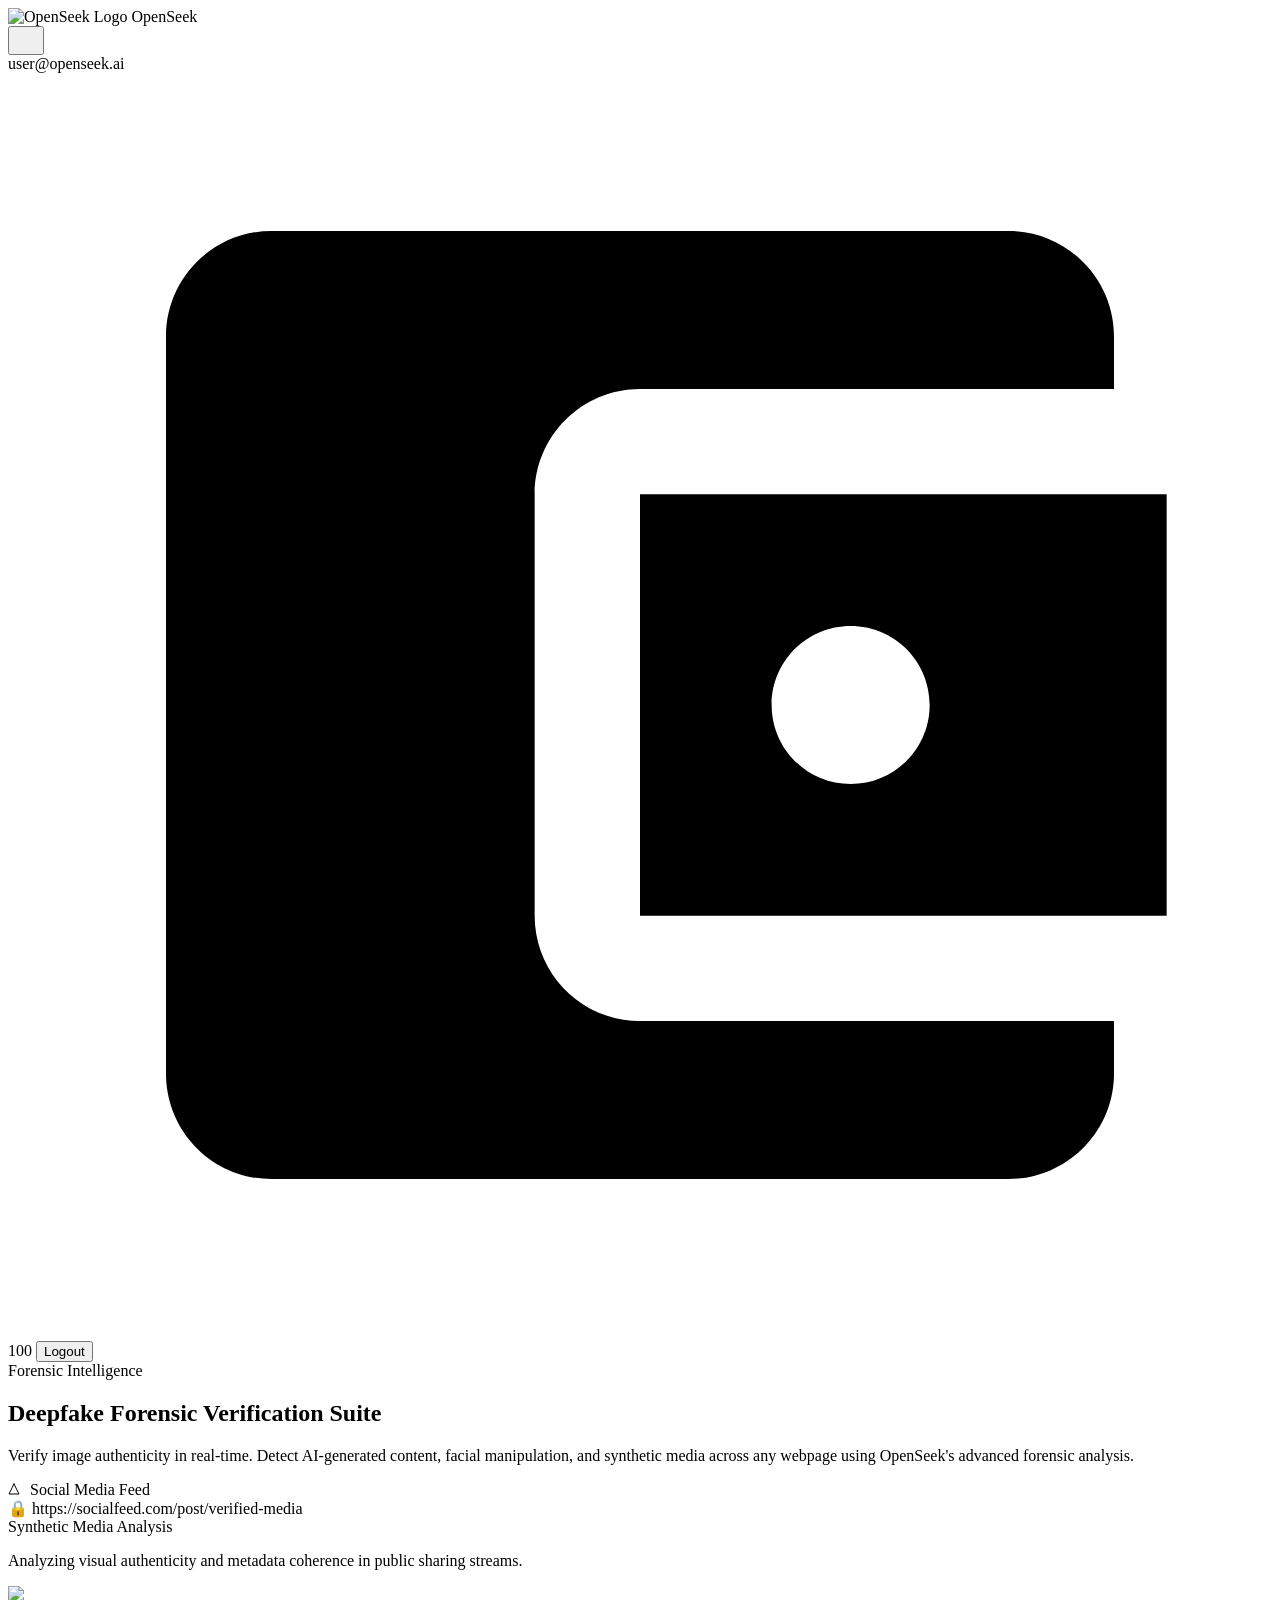
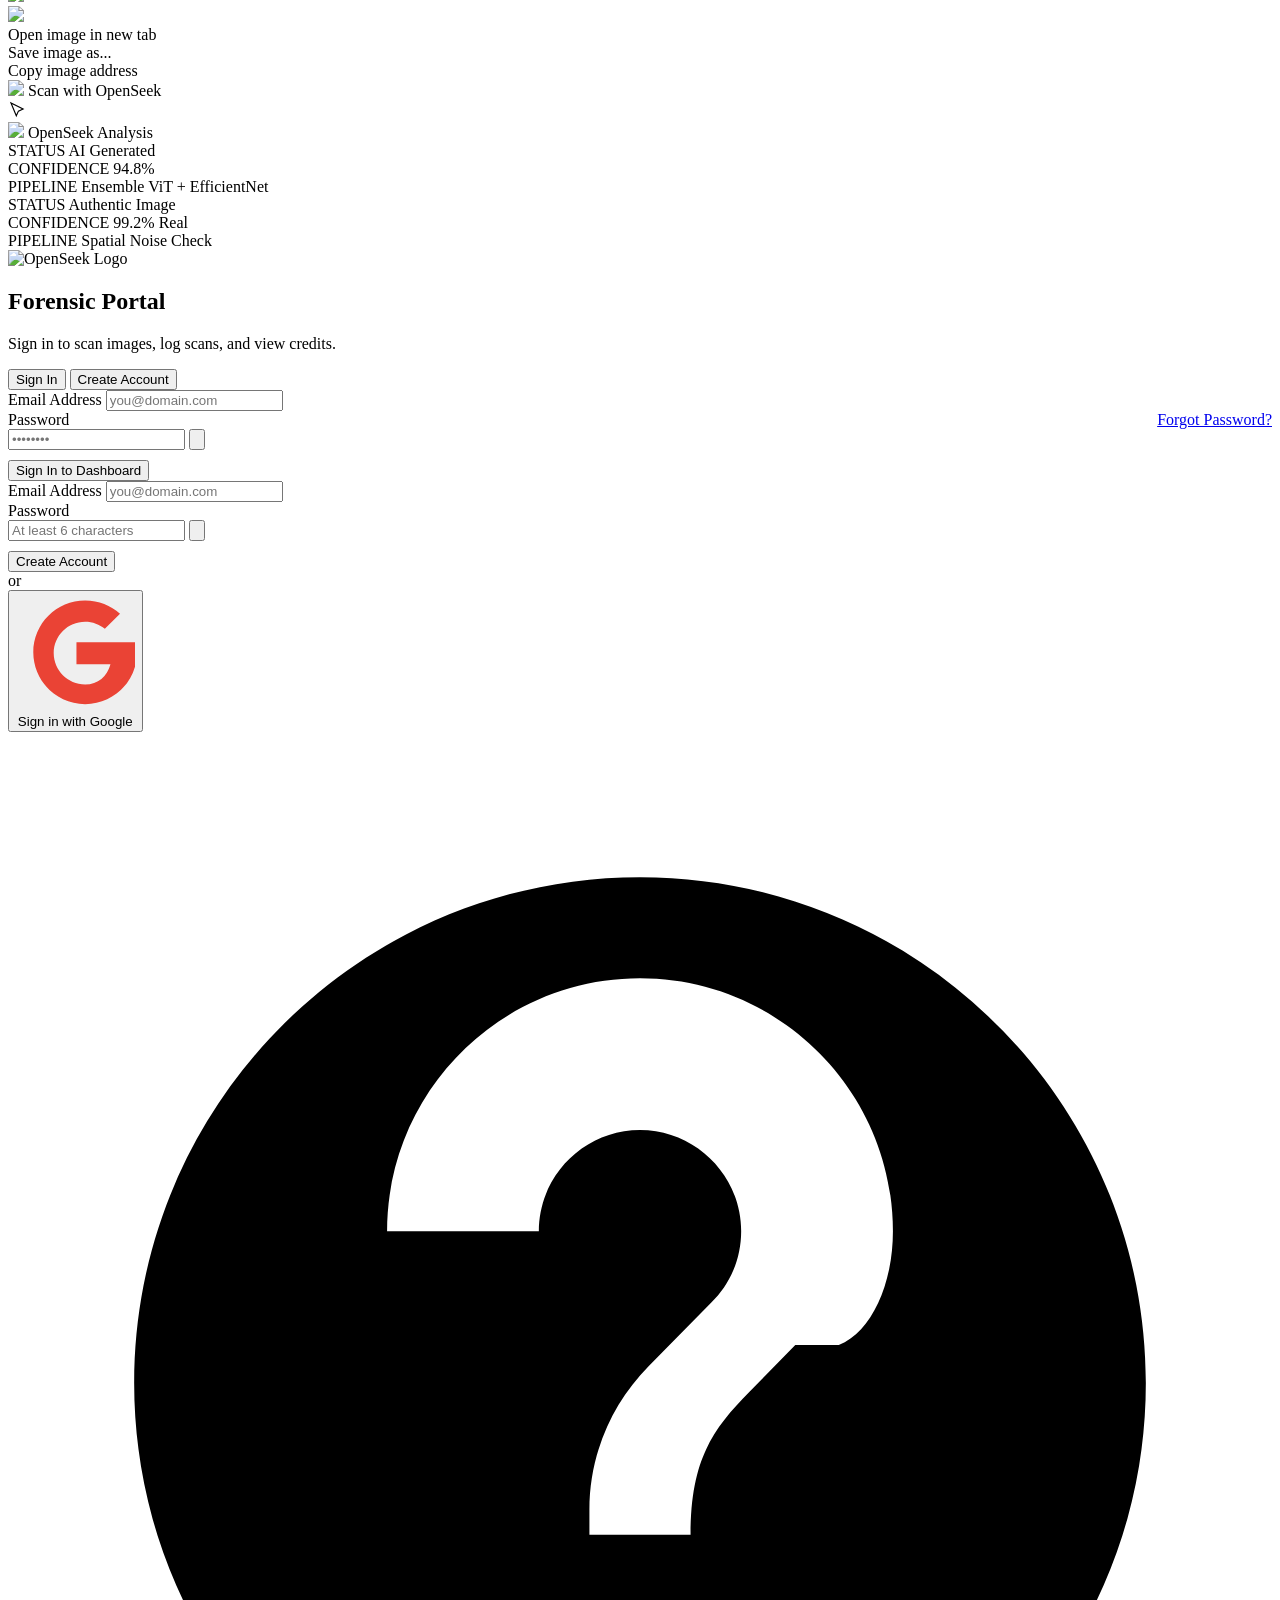
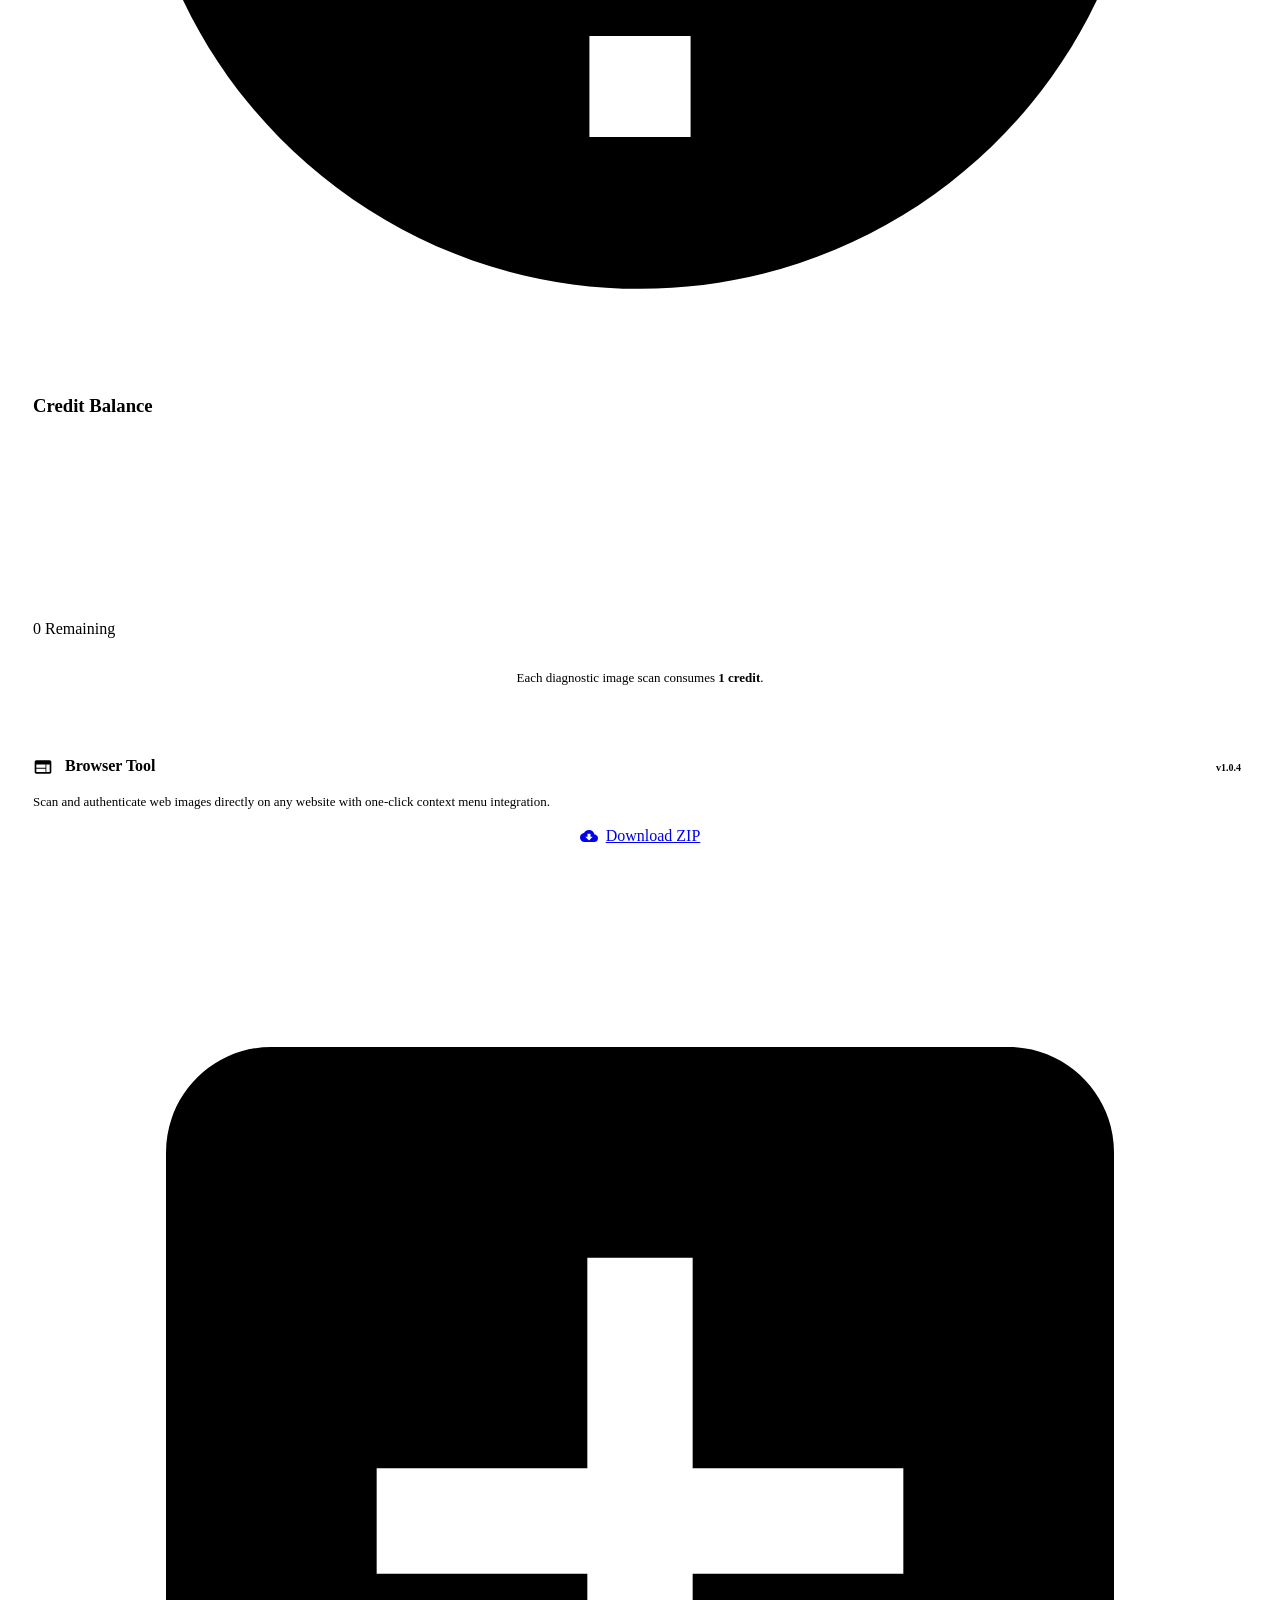
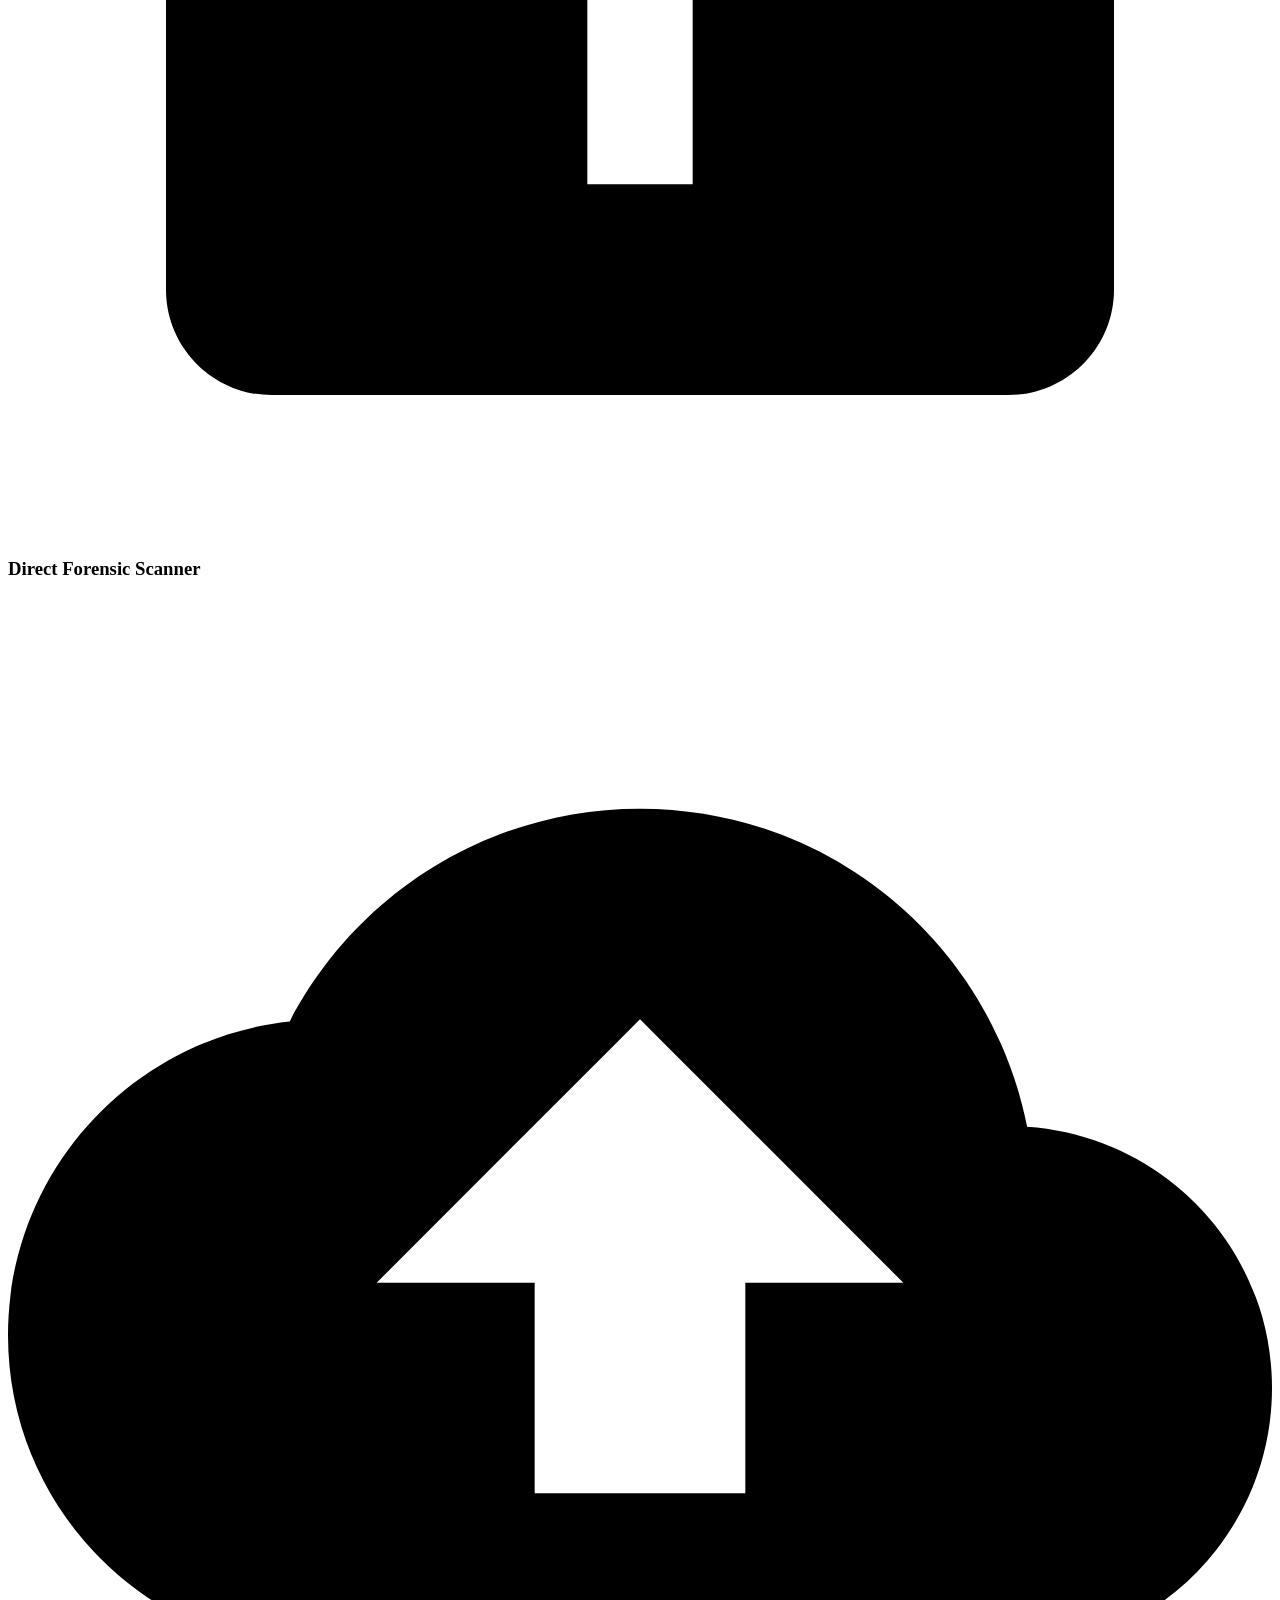
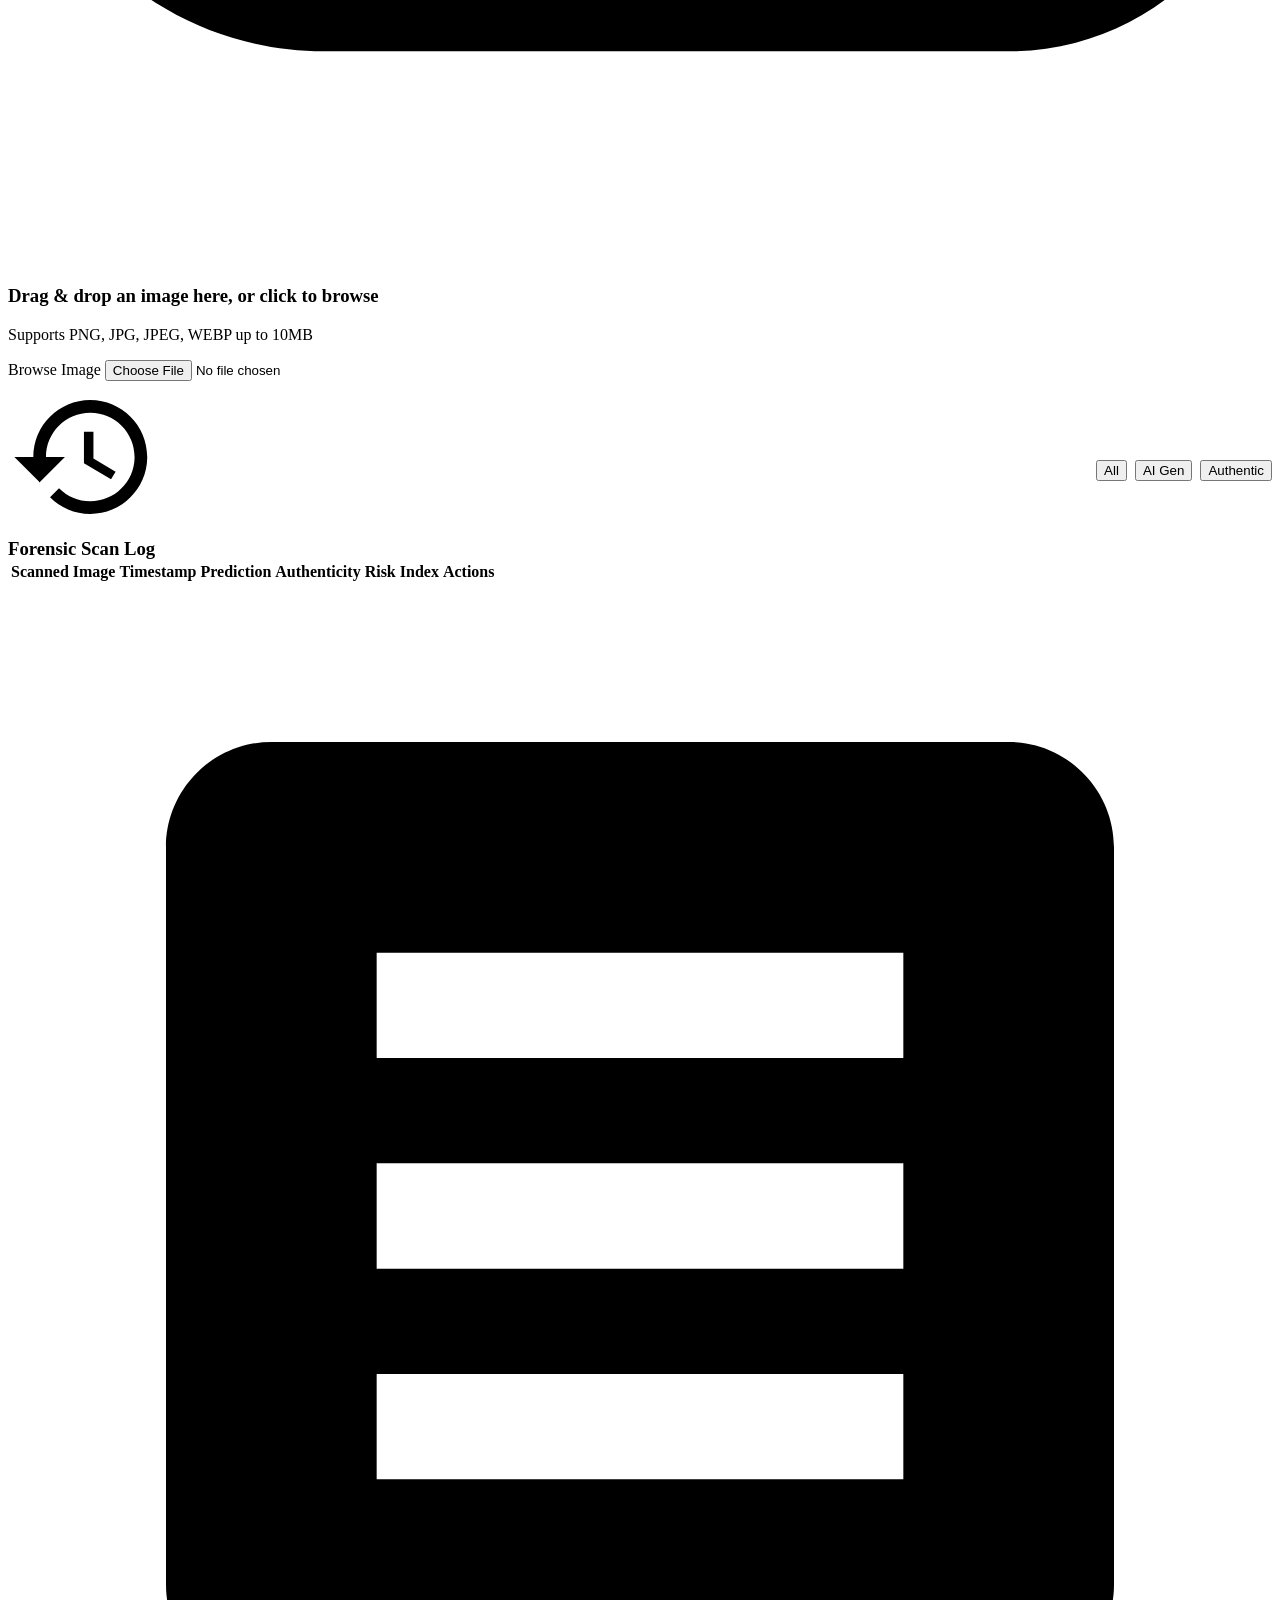
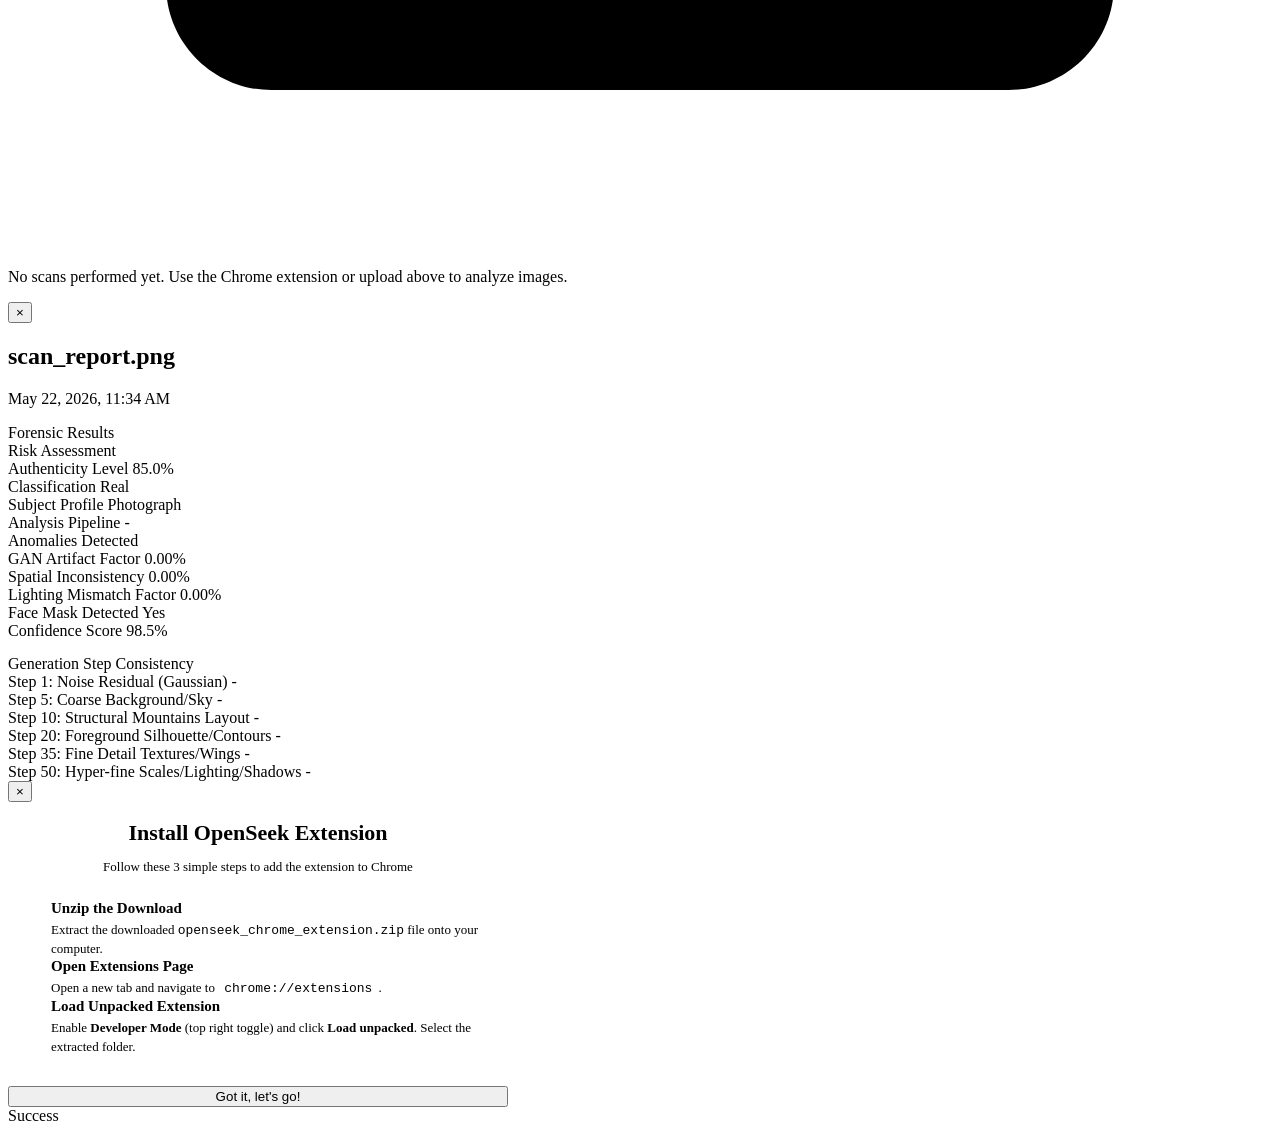
==== commit 28ac91ed: "Update codebase with latest detection models and extension" ====
--- a/backend/static/index.html
+++ b/backend/static/index.html
@@ -400,6 +400,37 @@
                                 </div>
                             </div>
 
+                            <!-- Generation Flowchart Consistency -->
+                            <div class="flowchart-analysis-container" id="scanner-flowchart-box" style="display: none; margin-top: 20px; border-top: 1px solid var(--border-color); padding-top: 15px;">
+                                <h4 style="margin: 0 0 12px 0; font-size: 14px; font-weight: 600; color: var(--text-primary);">Generation Step Consistency</h4>
+                                <div class="flowchart-steps-grid" style="display: grid; grid-template-columns: 1fr; gap: 8px;">
+                                    <div class="flowchart-step-row" style="display: flex; justify-content: space-between; align-items: center; font-size: 12px;">
+                                        <span style="color: var(--text-muted);">Step 1: Noise Residual (Gaussian)</span>
+                                        <span id="flowchart-step-1" style="font-weight: 600; color: var(--color-low);">-</span>
+                                    </div>
+                                    <div class="flowchart-step-row" style="display: flex; justify-content: space-between; align-items: center; font-size: 12px;">
+                                        <span style="color: var(--text-muted);">Step 5: Coarse Background/Sky</span>
+                                        <span id="flowchart-step-5" style="font-weight: 600; color: var(--color-low);">-</span>
+                                    </div>
+                                    <div class="flowchart-step-row" style="display: flex; justify-content: space-between; align-items: center; font-size: 12px;">
+                                        <span style="color: var(--text-muted);">Step 10: Structural Mountains Layout</span>
+                                        <span id="flowchart-step-10" style="font-weight: 600; color: var(--color-low);">-</span>
+                                    </div>
+                                    <div class="flowchart-step-row" style="display: flex; justify-content: space-between; align-items: center; font-size: 12px;">
+                                        <span style="color: var(--text-muted);">Step 20: Foreground Silhouette/Contours</span>
+                                        <span id="flowchart-step-20" style="font-weight: 600; color: var(--color-low);">-</span>
+                                    </div>
+                                    <div class="flowchart-step-row" style="display: flex; justify-content: space-between; align-items: center; font-size: 12px;">
+                                        <span style="color: var(--text-muted);">Step 35: Fine Detail Textures/Wings</span>
+                                        <span id="flowchart-step-35" style="font-weight: 600; color: var(--color-low);">-</span>
+                                    </div>
+                                    <div class="flowchart-step-row" style="display: flex; justify-content: space-between; align-items: center; font-size: 12px;">
+                                        <span style="color: var(--text-muted);">Step 50: Hyper-fine Scales/Lighting/Shadows</span>
+                                        <span id="flowchart-step-50" style="font-weight: 600; color: var(--color-low);">-</span>
+                                    </div>
+                                </div>
+                            </div>
+
                             <!-- Scan Another Button -->
                             <div style="margin-top: 24px; display: flex; justify-content: flex-end;">
                                 <button class="btn btn-secondary btn-scan-another" id="btn-scan-another" onclick="app.resetScanner()">
@@ -514,6 +545,32 @@
                     <span class="result-row-label">Confidence Score</span>
                     <span class="result-row-value" id="modal-confidence">98.5%</span>
                 </div>
+
+                <div class="modal-section-title" id="modal-flowchart-title" style="margin-top: 15px;">Generation Step Consistency</div>
+                <div class="result-row modal-flowchart-row">
+                    <span class="result-row-label">Step 1: Noise Residual (Gaussian)</span>
+                    <span class="result-row-value" id="modal-flowchart-step-1">-</span>
+                </div>
+                <div class="result-row modal-flowchart-row">
+                    <span class="result-row-label">Step 5: Coarse Background/Sky</span>
+                    <span class="result-row-value" id="modal-flowchart-step-5">-</span>
+                </div>
+                <div class="result-row modal-flowchart-row">
+                    <span class="result-row-label">Step 10: Structural Mountains Layout</span>
+                    <span class="result-row-value" id="modal-flowchart-step-10">-</span>
+                </div>
+                <div class="result-row modal-flowchart-row">
+                    <span class="result-row-label">Step 20: Foreground Silhouette/Contours</span>
+                    <span class="result-row-value" id="modal-flowchart-step-20">-</span>
+                </div>
+                <div class="result-row modal-flowchart-row">
+                    <span class="result-row-label">Step 35: Fine Detail Textures/Wings</span>
+                    <span class="result-row-value" id="modal-flowchart-step-35">-</span>
+                </div>
+                <div class="result-row modal-flowchart-row">
+                    <span class="result-row-label">Step 50: Hyper-fine Scales/Lighting/Shadows</span>
+                    <span class="result-row-value" id="modal-flowchart-step-50">-</span>
+                </div>
             </div>
         </div>
     </div>
